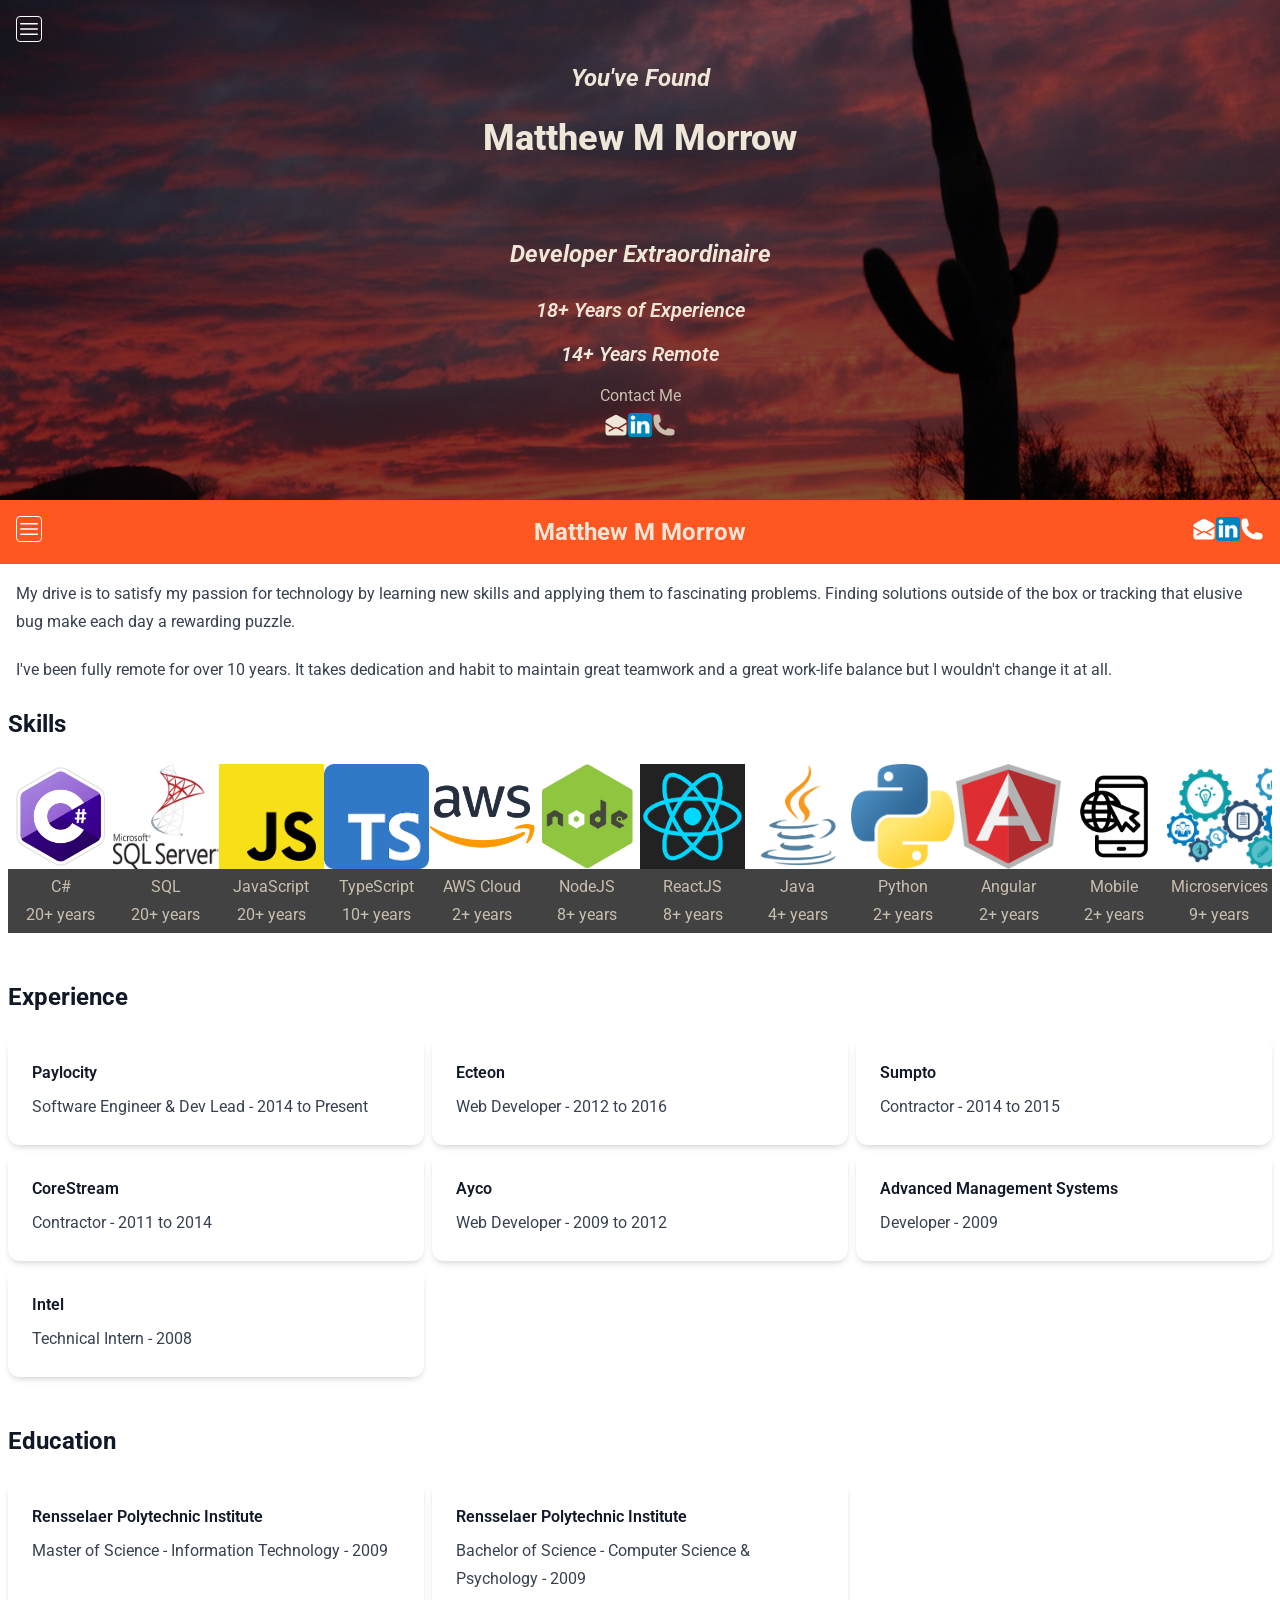
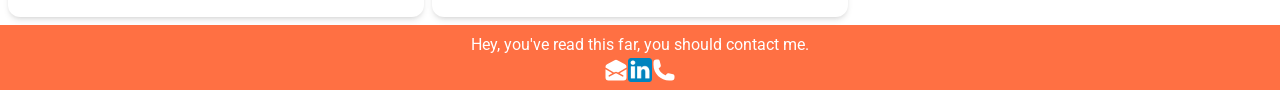
==== index.html @ a5fcb253 "Initial Commit" ====
<!doctype html><html lang="en"><head><meta charset="utf-8"/><link rel="icon" href="/favicon.ico"/><meta name="viewport" content="width=device-width,initial-scale=1"/><meta name="theme-color" content="#000000"/><meta name="description" content="Web site created using create-react-app"/><link rel="apple-touch-icon" href="/logo192.png"/><link rel="manifest" href="/manifest.json"/><title>React App</title><link href="https://fonts.googleapis.com/css?family=Roboto:300,400,500" rel="stylesheet"><script defer="defer" src="/static/js/main.bebfe30c.js"></script><link href="/static/css/main.fe675690.css" rel="stylesheet"></head><body><noscript>You need to enable JavaScript to run this app.</noscript><div id="root"></div></body></html>
---- static/css/main.fe675690.css ----
body{-webkit-font-smoothing:antialiased;-moz-osx-font-smoothing:grayscale;font-family:-apple-system,BlinkMacSystemFont,Segoe UI,Roboto,Oxygen,Ubuntu,Cantarell,Fira Sans,Droid Sans,Helvetica Neue,sans-serif}code{font-family:source-code-pro,Menlo,Monaco,Consolas,Courier New,monospace}

/*
! tailwindcss v3.3.3 | MIT License | https://tailwindcss.com
*/*,:after,:before{border:0 solid #eee;box-sizing:border-box}:after,:before{--tw-content:""}html{-webkit-text-size-adjust:100%;-webkit-font-feature-settings:normal;font-feature-settings:normal;font-family:Roboto,sans-serif;font-variation-settings:normal;line-height:1.5;tab-size:4}body{line-height:inherit;margin:0}hr{border-top-width:1px;color:inherit;height:0}abbr:where([title]){-webkit-text-decoration:underline dotted;text-decoration:underline dotted}h1,h2,h3,h4,h5,h6{font-size:inherit;font-weight:inherit}a{color:inherit;text-decoration:inherit}b,strong{font-weight:bolder}code,kbd,pre,samp{font-family:ui-monospace,SFMono-Regular,Menlo,Monaco,Consolas,Liberation Mono,Courier New,monospace;font-size:1em}small{font-size:80%}sub,sup{font-size:75%;line-height:0;position:relative;vertical-align:initial}sub{bottom:-.25em}sup{top:-.5em}table{border-collapse:collapse;border-color:inherit;text-indent:0}button,input,optgroup,select,textarea{-webkit-font-feature-settings:inherit;font-feature-settings:inherit;color:inherit;font-family:inherit;font-size:100%;font-variation-settings:inherit;font-weight:inherit;line-height:inherit;margin:0;padding:0}button,select{text-transform:none}[type=button],[type=reset],[type=submit],button{-webkit-appearance:button;background-color:initial;background-image:none}:-moz-focusring{outline:auto}:-moz-ui-invalid{box-shadow:none}progress{vertical-align:initial}::-webkit-inner-spin-button,::-webkit-outer-spin-button{height:auto}[type=search]{-webkit-appearance:textfield;outline-offset:-2px}::-webkit-search-decoration{-webkit-appearance:none}::-webkit-file-upload-button{-webkit-appearance:button;font:inherit}summary{display:list-item}blockquote,dd,dl,figure,h1,h2,h3,h4,h5,h6,hr,p,pre{margin:0}fieldset{margin:0}fieldset,legend{padding:0}menu,ol,ul{list-style:none;margin:0;padding:0}dialog{padding:0}textarea{resize:vertical}input::-webkit-input-placeholder,textarea::-webkit-input-placeholder{color:#bdbdbd;opacity:1}input::placeholder,textarea::placeholder{color:#bdbdbd;opacity:1}[role=button],button{cursor:pointer}:disabled{cursor:default}audio,canvas,embed,iframe,img,object,svg,video{display:block;vertical-align:middle}img,video{height:auto;max-width:100%}[hidden]{display:none}*,:after,:before{--tw-border-spacing-x:0;--tw-border-spacing-y:0;--tw-translate-x:0;--tw-translate-y:0;--tw-rotate:0;--tw-skew-x:0;--tw-skew-y:0;--tw-scale-x:1;--tw-scale-y:1;--tw-pan-x: ;--tw-pan-y: ;--tw-pinch-zoom: ;--tw-scroll-snap-strictness:proximity;--tw-gradient-from-position: ;--tw-gradient-via-position: ;--tw-gradient-to-position: ;--tw-ordinal: ;--tw-slashed-zero: ;--tw-numeric-figure: ;--tw-numeric-spacing: ;--tw-numeric-fraction: ;--tw-ring-inset: ;--tw-ring-offset-width:0px;--tw-ring-offset-color:#fff;--tw-ring-color:rgba(33,150,243,.5);--tw-ring-offset-shadow:0 0 #0000;--tw-ring-shadow:0 0 #0000;--tw-shadow:0 0 #0000;--tw-shadow-colored:0 0 #0000;--tw-blur: ;--tw-brightness: ;--tw-contrast: ;--tw-grayscale: ;--tw-hue-rotate: ;--tw-invert: ;--tw-saturate: ;--tw-sepia: ;--tw-drop-shadow: ;--tw-backdrop-blur: ;--tw-backdrop-brightness: ;--tw-backdrop-contrast: ;--tw-backdrop-grayscale: ;--tw-backdrop-hue-rotate: ;--tw-backdrop-invert: ;--tw-backdrop-opacity: ;--tw-backdrop-saturate: ;--tw-backdrop-sepia: }::-webkit-backdrop{--tw-border-spacing-x:0;--tw-border-spacing-y:0;--tw-translate-x:0;--tw-translate-y:0;--tw-rotate:0;--tw-skew-x:0;--tw-skew-y:0;--tw-scale-x:1;--tw-scale-y:1;--tw-pan-x: ;--tw-pan-y: ;--tw-pinch-zoom: ;--tw-scroll-snap-strictness:proximity;--tw-gradient-from-position: ;--tw-gradient-via-position: ;--tw-gradient-to-position: ;--tw-ordinal: ;--tw-slashed-zero: ;--tw-numeric-figure: ;--tw-numeric-spacing: ;--tw-numeric-fraction: ;--tw-ring-inset: ;--tw-ring-offset-width:0px;--tw-ring-offset-color:#fff;--tw-ring-color:rgba(33,150,243,.5);--tw-ring-offset-shadow:0 0 #0000;--tw-ring-shadow:0 0 #0000;--tw-shadow:0 0 #0000;--tw-shadow-colored:0 0 #0000;--tw-blur: ;--tw-brightness: ;--tw-contrast: ;--tw-grayscale: ;--tw-hue-rotate: ;--tw-invert: ;--tw-saturate: ;--tw-sepia: ;--tw-drop-shadow: ;--tw-backdrop-blur: ;--tw-backdrop-brightness: ;--tw-backdrop-contrast: ;--tw-backdrop-grayscale: ;--tw-backdrop-hue-rotate: ;--tw-backdrop-invert: ;--tw-backdrop-opacity: ;--tw-backdrop-saturate: ;--tw-backdrop-sepia: }::backdrop{--tw-border-spacing-x:0;--tw-border-spacing-y:0;--tw-translate-x:0;--tw-translate-y:0;--tw-rotate:0;--tw-skew-x:0;--tw-skew-y:0;--tw-scale-x:1;--tw-scale-y:1;--tw-pan-x: ;--tw-pan-y: ;--tw-pinch-zoom: ;--tw-scroll-snap-strictness:proximity;--tw-gradient-from-position: ;--tw-gradient-via-position: ;--tw-gradient-to-position: ;--tw-ordinal: ;--tw-slashed-zero: ;--tw-numeric-figure: ;--tw-numeric-spacing: ;--tw-numeric-fraction: ;--tw-ring-inset: ;--tw-ring-offset-width:0px;--tw-ring-offset-color:#fff;--tw-ring-color:rgba(33,150,243,.5);--tw-ring-offset-shadow:0 0 #0000;--tw-ring-shadow:0 0 #0000;--tw-shadow:0 0 #0000;--tw-shadow-colored:0 0 #0000;--tw-blur: ;--tw-brightness: ;--tw-contrast: ;--tw-grayscale: ;--tw-hue-rotate: ;--tw-invert: ;--tw-saturate: ;--tw-sepia: ;--tw-drop-shadow: ;--tw-backdrop-blur: ;--tw-backdrop-brightness: ;--tw-backdrop-contrast: ;--tw-backdrop-grayscale: ;--tw-backdrop-hue-rotate: ;--tw-backdrop-invert: ;--tw-backdrop-opacity: ;--tw-backdrop-saturate: ;--tw-backdrop-sepia: }.container{width:100%}@media (min-width:540px){.container{max-width:540px}}@media (min-width:720px){.container{max-width:720px}}@media (min-width:960px){.container{max-width:960px}}@media (min-width:1140px){.container{max-width:1140px}}@media (min-width:1320px){.container{max-width:1320px}}.prose{color:var(--tw-prose-body);max-width:65ch}.prose :where(p):not(:where([class~=not-prose] *)){margin-bottom:1.25em;margin-top:1.25em}.prose :where([class~=lead]):not(:where([class~=not-prose] *)){color:var(--tw-prose-lead);font-size:1.25em;line-height:1.6;margin-bottom:1.2em;margin-top:1.2em}.prose :where(a):not(:where([class~=not-prose] *)){color:var(--tw-prose-links);font-weight:500;text-decoration:underline}.prose :where(strong):not(:where([class~=not-prose] *)){color:var(--tw-prose-bold);font-weight:600}.prose :where(a strong):not(:where([class~=not-prose] *)){color:inherit}.prose :where(blockquote strong):not(:where([class~=not-prose] *)){color:inherit}.prose :where(thead th strong):not(:where([class~=not-prose] *)){color:inherit}.prose :where(ol):not(:where([class~=not-prose] *)){list-style-type:decimal;margin-bottom:1.25em;margin-top:1.25em;padding-left:1.625em}.prose :where(ol[type=A]):not(:where([class~=not-prose] *)){list-style-type:upper-alpha}.prose :where(ol[type=a]):not(:where([class~=not-prose] *)){list-style-type:lower-alpha}.prose :where(ol[type=A s]):not(:where([class~=not-prose] *)){list-style-type:upper-alpha}.prose :where(ol[type=a s]):not(:where([class~=not-prose] *)){list-style-type:lower-alpha}.prose :where(ol[type=I]):not(:where([class~=not-prose] *)){list-style-type:upper-roman}.prose :where(ol[type=i]):not(:where([class~=not-prose] *)){list-style-type:lower-roman}.prose :where(ol[type=I s]):not(:where([class~=not-prose] *)){list-style-type:upper-roman}.prose :where(ol[type=i s]):not(:where([class~=not-prose] *)){list-style-type:lower-roman}.prose :where(ol[type="1"]):not(:where([class~=not-prose] *)){list-style-type:decimal}.prose :where(ul):not(:where([class~=not-prose] *)){list-style-type:disc;margin-bottom:1.25em;margin-top:1.25em;padding-left:1.625em}.prose :where(ol>li):not(:where([class~=not-prose] *))::marker{color:var(--tw-prose-counters);font-weight:400}.prose :where(ul>li):not(:where([class~=not-prose] *))::marker{color:var(--tw-prose-bullets)}.prose :where(hr):not(:where([class~=not-prose] *)){border-color:var(--tw-prose-hr);border-top-width:1px;margin-bottom:3em;margin-top:3em}.prose :where(blockquote):not(:where([class~=not-prose] *)){border-left-color:var(--tw-prose-quote-borders);border-left-width:.25rem;color:var(--tw-prose-quotes);font-style:italic;font-weight:500;margin-bottom:1.6em;margin-top:1.6em;padding-left:1em;quotes:"\201C""\201D""\2018""\2019"}.prose :where(blockquote p:first-of-type):not(:where([class~=not-prose] *)):before{content:open-quote}.prose :where(blockquote p:last-of-type):not(:where([class~=not-prose] *)):after{content:close-quote}.prose :where(h1):not(:where([class~=not-prose] *)){color:var(--tw-prose-headings);font-size:2.25em;font-weight:800;line-height:1.1111111;margin-bottom:.8888889em;margin-top:0}.prose :where(h1 strong):not(:where([class~=not-prose] *)){color:inherit;font-weight:900}.prose :where(h2):not(:where([class~=not-prose] *)){color:var(--tw-prose-headings);font-size:1.5em;font-weight:700;line-height:1.3333333;margin-bottom:1em;margin-top:2em}.prose :where(h2 strong):not(:where([class~=not-prose] *)){color:inherit;font-weight:800}.prose :where(h3):not(:where([class~=not-prose] *)){color:var(--tw-prose-headings);font-size:1.25em;font-weight:600;line-height:1.6;margin-bottom:.6em;margin-top:1.6em}.prose :where(h3 strong):not(:where([class~=not-prose] *)){color:inherit;font-weight:700}.prose :where(h4):not(:where([class~=not-prose] *)){color:var(--tw-prose-headings);font-weight:600;line-height:1.5;margin-bottom:.5em;margin-top:1.5em}.prose :where(h4 strong):not(:where([class~=not-prose] *)){color:inherit;font-weight:700}.prose :where(img):not(:where([class~=not-prose] *)){margin-bottom:2em;margin-top:2em}.prose :where(figure>*):not(:where([class~=not-prose] *)){margin-bottom:0;margin-top:0}.prose :where(figcaption):not(:where([class~=not-prose] *)){color:var(--tw-prose-captions);font-size:.875em;line-height:1.4285714;margin-top:.8571429em}.prose :where(code):not(:where([class~=not-prose] *)){color:var(--tw-prose-code);font-size:.875em;font-weight:600}.prose :where(code):not(:where([class~=not-prose] *)):before{content:"`"}.prose :where(code):not(:where([class~=not-prose] *)):after{content:"`"}.prose :where(a code):not(:where([class~=not-prose] *)){color:inherit}.prose :where(h1 code):not(:where([class~=not-prose] *)){color:inherit}.prose :where(h2 code):not(:where([class~=not-prose] *)){color:inherit;font-size:.875em}.prose :where(h3 code):not(:where([class~=not-prose] *)){color:inherit;font-size:.9em}.prose :where(h4 code):not(:where([class~=not-prose] *)){color:inherit}.prose :where(blockquote code):not(:where([class~=not-prose] *)){color:inherit}.prose :where(thead th code):not(:where([class~=not-prose] *)){color:inherit}.prose :where(pre):not(:where([class~=not-prose] *)){background-color:var(--tw-prose-pre-bg);border-radius:.375rem;color:var(--tw-prose-pre-code);font-size:.875em;font-weight:400;line-height:1.7142857;margin-bottom:1.7142857em;margin-top:1.7142857em;overflow-x:auto;padding:.8571429em 1.1428571em}.prose :where(pre code):not(:where([class~=not-prose] *)){background-color:initial;border-radius:0;border-width:0;color:inherit;font-family:inherit;font-size:inherit;font-weight:inherit;line-height:inherit;padding:0}.prose :where(pre code):not(:where([class~=not-prose] *)):before{content:none}.prose :where(pre code):not(:where([class~=not-prose] *)):after{content:none}.prose :where(table):not(:where([class~=not-prose] *)){font-size:.875em;line-height:1.7142857;margin-bottom:2em;margin-top:2em;table-layout:auto;text-align:left;width:100%}.prose :where(thead):not(:where([class~=not-prose] *)){border-bottom-color:var(--tw-prose-th-borders);border-bottom-width:1px}.prose :where(thead th):not(:where([class~=not-prose] *)){color:var(--tw-prose-headings);font-weight:600;padding-bottom:.5714286em;padding-left:.5714286em;padding-right:.5714286em;vertical-align:bottom}.prose :where(tbody tr):not(:where([class~=not-prose] *)){border-bottom-color:var(--tw-prose-td-borders);border-bottom-width:1px}.prose :where(tbody tr:last-child):not(:where([class~=not-prose] *)){border-bottom-width:0}.prose :where(tbody td):not(:where([class~=not-prose] *)){vertical-align:initial}.prose :where(tfoot):not(:where([class~=not-prose] *)){border-top-color:var(--tw-prose-th-borders);border-top-width:1px}.prose :where(tfoot td):not(:where([class~=not-prose] *)){vertical-align:top}.prose{--tw-prose-body:#374151;--tw-prose-headings:#111827;--tw-prose-lead:#4b5563;--tw-prose-links:#111827;--tw-prose-bold:#111827;--tw-prose-counters:#6b7280;--tw-prose-bullets:#d1d5db;--tw-prose-hr:#e5e7eb;--tw-prose-quotes:#111827;--tw-prose-quote-borders:#e5e7eb;--tw-prose-captions:#6b7280;--tw-prose-code:#111827;--tw-prose-pre-code:#e5e7eb;--tw-prose-pre-bg:#1f2937;--tw-prose-th-borders:#d1d5db;--tw-prose-td-borders:#e5e7eb;--tw-prose-invert-body:#d1d5db;--tw-prose-invert-headings:#fff;--tw-prose-invert-lead:#9ca3af;--tw-prose-invert-links:#fff;--tw-prose-invert-bold:#fff;--tw-prose-invert-counters:#9ca3af;--tw-prose-invert-bullets:#4b5563;--tw-prose-invert-hr:#374151;--tw-prose-invert-quotes:#f3f4f6;--tw-prose-invert-quote-borders:#374151;--tw-prose-invert-captions:#9ca3af;--tw-prose-invert-code:#fff;--tw-prose-invert-pre-code:#d1d5db;--tw-prose-invert-pre-bg:rgba(0,0,0,.5);--tw-prose-invert-th-borders:#4b5563;--tw-prose-invert-td-borders:#374151;font-size:1rem;line-height:1.75}.prose :where(video):not(:where([class~=not-prose] *)){margin-bottom:2em;margin-top:2em}.prose :where(figure):not(:where([class~=not-prose] *)){margin-bottom:2em;margin-top:2em}.prose :where(li):not(:where([class~=not-prose] *)){margin-bottom:.5em;margin-top:.5em}.prose :where(ol>li):not(:where([class~=not-prose] *)){padding-left:.375em}.prose :where(ul>li):not(:where([class~=not-prose] *)){padding-left:.375em}.prose :where(.prose>ul>li p):not(:where([class~=not-prose] *)){margin-bottom:.75em;margin-top:.75em}.prose :where(.prose>ul>li>:first-child):not(:where([class~=not-prose] *)){margin-top:1.25em}.prose :where(.prose>ul>li>:last-child):not(:where([class~=not-prose] *)){margin-bottom:1.25em}.prose :where(.prose>ol>li>:first-child):not(:where([class~=not-prose] *)){margin-top:1.25em}.prose :where(.prose>ol>li>:last-child):not(:where([class~=not-prose] *)){margin-bottom:1.25em}.prose :where(ul ul,ul ol,ol ul,ol ol):not(:where([class~=not-prose] *)){margin-bottom:.75em;margin-top:.75em}.prose :where(hr+*):not(:where([class~=not-prose] *)){margin-top:0}.prose :where(h2+*):not(:where([class~=not-prose] *)){margin-top:0}.prose :where(h3+*):not(:where([class~=not-prose] *)){margin-top:0}.prose :where(h4+*):not(:where([class~=not-prose] *)){margin-top:0}.prose :where(thead th:first-child):not(:where([class~=not-prose] *)){padding-left:0}.prose :where(thead th:last-child):not(:where([class~=not-prose] *)){padding-right:0}.prose :where(tbody td,tfoot td):not(:where([class~=not-prose] *)){padding:.5714286em}.prose :where(tbody td:first-child,tfoot td:first-child):not(:where([class~=not-prose] *)){padding-left:0}.prose :where(tbody td:last-child,tfoot td:last-child):not(:where([class~=not-prose] *)){padding-right:0}.prose :where(.prose>:first-child):not(:where([class~=not-prose] *)){margin-top:0}.prose :where(.prose>:last-child):not(:where([class~=not-prose] *)){margin-bottom:0}.prose-gray{--tw-prose-body:#374151;--tw-prose-headings:#111827;--tw-prose-lead:#4b5563;--tw-prose-links:#111827;--tw-prose-bold:#111827;--tw-prose-counters:#6b7280;--tw-prose-bullets:#d1d5db;--tw-prose-hr:#e5e7eb;--tw-prose-quotes:#111827;--tw-prose-quote-borders:#e5e7eb;--tw-prose-captions:#6b7280;--tw-prose-code:#111827;--tw-prose-pre-code:#e5e7eb;--tw-prose-pre-bg:#1f2937;--tw-prose-th-borders:#d1d5db;--tw-prose-td-borders:#e5e7eb;--tw-prose-invert-body:#d1d5db;--tw-prose-invert-headings:#fff;--tw-prose-invert-lead:#9ca3af;--tw-prose-invert-links:#fff;--tw-prose-invert-bold:#fff;--tw-prose-invert-counters:#9ca3af;--tw-prose-invert-bullets:#4b5563;--tw-prose-invert-hr:#374151;--tw-prose-invert-quotes:#f3f4f6;--tw-prose-invert-quote-borders:#374151;--tw-prose-invert-captions:#9ca3af;--tw-prose-invert-code:#fff;--tw-prose-invert-pre-code:#d1d5db;--tw-prose-invert-pre-bg:rgba(0,0,0,.5);--tw-prose-invert-th-borders:#4b5563;--tw-prose-invert-td-borders:#374151}.pointer-events-none{pointer-events:none}.pointer-events-auto{pointer-events:auto}.\!invisible{visibility:hidden!important}.invisible{visibility:hidden}.collapse{visibility:collapse}.static{position:static}.fixed{position:fixed}.\!absolute{position:absolute!important}.absolute{position:absolute}.relative{position:relative}.sticky{position:-webkit-sticky;position:sticky}.inset-0{inset:0}.-left-1{left:-.25rem}.-top-1{top:-.25rem}.-top-1\.5{top:-.375rem}.-top-2{top:-.5rem}.-top-2\.5{top:-.625rem}.bottom-0{bottom:0}.bottom-4{bottom:1rem}.bottom-\[14\%\]{bottom:14%}.bottom-\[4\%\]{bottom:4%}.left-0{left:0}.left-1{left:.25rem}.left-1\.5{left:.375rem}.left-1\/2,.left-2\/4{left:50%}.left-3{left:.75rem}.left-4{left:1rem}.left-\[14\%\]{left:14%}.left-\[2\%\]{left:2%}.right-0{right:0}.right-1{right:.25rem}.right-2{right:.5rem}.right-3{right:.75rem}.right-4{right:1rem}.right-\[14\%\]{right:14%}.right-\[2\%\]{right:2%}.top-0{top:0}.top-1\/2,.top-2\/4{top:50%}.top-3{top:.75rem}.top-4{top:1rem}.top-\[14\%\]{top:14%}.top-\[4\%\]{top:4%}.z-10{z-index:10}.z-20{z-index:20}.z-50{z-index:50}.z-\[2\]{z-index:2}.z-\[9995\]{z-index:9995}.z-\[9999\]{z-index:9999}.z-\[999\]{z-index:999}.m-0{margin:0}.m-0\.5{margin:.125rem}.m-4{margin:1rem}.mx-2{margin-left:.5rem;margin-right:.5rem}.mx-4{margin-left:1rem;margin-right:1rem}.mx-px{margin-left:1px;margin-right:1px}.-ml-1{margin-left:-.25rem}.-mt-6{margin-top:-1.5rem}.mb-0{margin-bottom:0}.ml-0{margin-left:0}.ml-0\.5{margin-left:.125rem}.ml-1{margin-left:.25rem}.ml-3{margin-left:.75rem}.ml-4{margin-left:1rem}.ml-5{margin-left:1.25rem}.ml-\[18px\]{margin-left:18px}.ml-auto{margin-left:auto}.mr-12{margin-right:3rem}.mr-4{margin-right:1rem}.mr-5{margin-right:1.25rem}.mt-4{margin-top:1rem}.mt-px{margin-top:1px}.box-border{box-sizing:border-box}.block{display:block}.inline-block{display:inline-block}.inline{display:inline}.flex{display:flex}.inline-flex{display:inline-flex}.grid{display:grid}.hidden{display:none}.aspect-square{aspect-ratio:1/1}.h-0{height:0}.h-0\.5{height:.125rem}.h-1{height:.25rem}.h-1\.5{height:.375rem}.h-10{height:2.5rem}.h-11{height:2.75rem}.h-12{height:3rem}.h-2{height:.5rem}.h-2\.5{height:.625rem}.h-3{height:.75rem}.h-3\.5{height:.875rem}.h-4{height:1rem}.h-5{height:1.25rem}.h-6{height:1.5rem}.h-7{height:1.75rem}.h-8{height:2rem}.h-9{height:2.25rem}.h-\[110px\]{height:110px}.h-\[58px\]{height:58px}.h-\[74px\]{height:74px}.h-full{height:100%}.h-max{height:-webkit-max-content;height:max-content}.h-screen{height:100vh}.max-h-96{max-height:24rem}.max-h-\[100vh\]{max-height:100vh}.max-h-\[32px\]{max-height:32px}.max-h-\[40px\]{max-height:40px}.max-h-\[48px\]{max-height:48px}.min-h-\[100px\]{min-height:100px}.min-h-\[100vh\]{min-height:100vh}.min-h-\[12px\]{min-height:12px}.min-h-\[24px\]{min-height:24px}.min-h-\[48px\]{min-height:48px}.w-0{width:0}.w-0\.5{width:.125rem}.w-1\/3{width:33.333333%}.w-1\/4{width:25%}.w-10{width:2.5rem}.w-12{width:3rem}.w-2\/5{width:40%}.w-3{width:.75rem}.w-3\.5{width:.875rem}.w-3\/4{width:75%}.w-3\/5{width:60%}.w-4{width:1rem}.w-5{width:1.25rem}.w-6{width:1.5rem}.w-7{width:1.75rem}.w-8{width:2rem}.w-9{width:2.25rem}.w-\[110px\]{width:110px}.w-\[58px\]{width:58px}.w-\[74px\]{width:74px}.w-full{width:100%}.w-max{width:-webkit-max-content;width:max-content}.w-min{width:-webkit-min-content;width:min-content}.w-screen{width:100vw}.min-w-\[100vw\]{min-width:100vw}.min-w-\[12px\]{min-width:12px}.min-w-\[180px\]{min-width:180px}.min-w-\[200px\]{min-width:200px}.min-w-\[240px\]{min-width:240px}.min-w-\[24px\]{min-width:24px}.min-w-\[48px\]{min-width:48px}.min-w-\[80\%\]{min-width:80%}.min-w-\[90\%\]{min-width:90%}.min-w-\[95\%\]{min-width:95%}.max-w-\[100vw\]{max-width:100vw}.max-w-\[32px\]{max-width:32px}.max-w-\[40px\]{max-width:40px}.max-w-\[48px\]{max-width:48px}.max-w-\[80\%\]{max-width:80%}.max-w-\[90\%\]{max-width:90%}.max-w-\[95\%\]{max-width:95%}.max-w-full{max-width:100%}.max-w-none{max-width:none}.max-w-screen-2xl{max-width:1320px}.flex-1{flex:1 1}.flex-auto{flex:1 1 auto}.flex-none{flex:none}.flex-shrink-0{flex-shrink:0}.shrink{flex-shrink:1}.shrink-0{flex-shrink:0}.grow{flex-grow:1}.basis-1\/3{flex-basis:33.333333%}.basis-full{flex-basis:100%}.-translate-x-1\/2,.-translate-x-2\/4{--tw-translate-x:-50%}.-translate-x-1\/2,.-translate-x-2\/4,.-translate-y-1\/2{-webkit-transform:translate(var(--tw-translate-x),var(--tw-translate-y)) rotate(var(--tw-rotate)) skewX(var(--tw-skew-x)) skewY(var(--tw-skew-y)) scaleX(var(--tw-scale-x)) scaleY(var(--tw-scale-y));transform:translate(var(--tw-translate-x),var(--tw-translate-y)) rotate(var(--tw-rotate)) skewX(var(--tw-skew-x)) skewY(var(--tw-skew-y)) scaleX(var(--tw-scale-x)) scaleY(var(--tw-scale-y))}.-translate-y-1\/2{--tw-translate-y:-50%}.-translate-y-1\/4{--tw-translate-y:-25%}.-translate-y-1\/4,.-translate-y-2\/4{-webkit-transform:translate(var(--tw-translate-x),var(--tw-translate-y)) rotate(var(--tw-rotate)) skewX(var(--tw-skew-x)) skewY(var(--tw-skew-y)) scaleX(var(--tw-scale-x)) scaleY(var(--tw-scale-y));transform:translate(var(--tw-translate-x),var(--tw-translate-y)) rotate(var(--tw-rotate)) skewX(var(--tw-skew-x)) skewY(var(--tw-skew-y)) scaleX(var(--tw-scale-x)) scaleY(var(--tw-scale-y))}.-translate-y-2\/4{--tw-translate-y:-50%}.translate-x-2\/4{--tw-translate-x:50%}.translate-x-2\/4,.translate-y-2\/4{-webkit-transform:translate(var(--tw-translate-x),var(--tw-translate-y)) rotate(var(--tw-rotate)) skewX(var(--tw-skew-x)) skewY(var(--tw-skew-y)) scaleX(var(--tw-scale-x)) scaleY(var(--tw-scale-y));transform:translate(var(--tw-translate-x),var(--tw-translate-y)) rotate(var(--tw-rotate)) skewX(var(--tw-skew-x)) skewY(var(--tw-skew-y)) scaleX(var(--tw-scale-x)) scaleY(var(--tw-scale-y))}.translate-y-2\/4{--tw-translate-y:50%}.rotate-0{--tw-rotate:0deg}.rotate-0,.rotate-180{-webkit-transform:translate(var(--tw-translate-x),var(--tw-translate-y)) rotate(var(--tw-rotate)) skewX(var(--tw-skew-x)) skewY(var(--tw-skew-y)) scaleX(var(--tw-scale-x)) scaleY(var(--tw-scale-y));transform:translate(var(--tw-translate-x),var(--tw-translate-y)) rotate(var(--tw-rotate)) skewX(var(--tw-skew-x)) skewY(var(--tw-skew-y)) scaleX(var(--tw-scale-x)) scaleY(var(--tw-scale-y))}.rotate-180{--tw-rotate:180deg}.scale-100{--tw-scale-x:1;--tw-scale-y:1}.scale-100,.scale-x-0{-webkit-transform:translate(var(--tw-translate-x),var(--tw-translate-y)) rotate(var(--tw-rotate)) skewX(var(--tw-skew-x)) skewY(var(--tw-skew-y)) scaleX(var(--tw-scale-x)) scaleY(var(--tw-scale-y));transform:translate(var(--tw-translate-x),var(--tw-translate-y)) rotate(var(--tw-rotate)) skewX(var(--tw-skew-x)) skewY(var(--tw-skew-y)) scaleX(var(--tw-scale-x)) scaleY(var(--tw-scale-y))}.scale-x-0{--tw-scale-x:0}.scale-x-100{--tw-scale-x:1}.scale-x-100,.transform{-webkit-transform:translate(var(--tw-translate-x),var(--tw-translate-y)) rotate(var(--tw-rotate)) skewX(var(--tw-skew-x)) skewY(var(--tw-skew-y)) scaleX(var(--tw-scale-x)) scaleY(var(--tw-scale-y));transform:translate(var(--tw-translate-x),var(--tw-translate-y)) rotate(var(--tw-rotate)) skewX(var(--tw-skew-x)) skewY(var(--tw-skew-y)) scaleX(var(--tw-scale-x)) scaleY(var(--tw-scale-y))}@-webkit-keyframes spin{to{-webkit-transform:rotate(1turn);transform:rotate(1turn)}}@keyframes spin{to{-webkit-transform:rotate(1turn);transform:rotate(1turn)}}.animate-spin{-webkit-animation:spin 1s linear infinite;animation:spin 1s linear infinite}.cursor-not-allowed{cursor:not-allowed}.cursor-pointer{cursor:pointer}.select-none{-webkit-user-select:none;user-select:none}.\!resize-none{resize:none!important}.resize-none{resize:none}.resize-y{resize:vertical}.\!resize{resize:both!important}.resize{resize:both}.appearance-none{-webkit-appearance:none;appearance:none}.flex-row{flex-direction:row}.flex-col{flex-direction:column}.flex-wrap{flex-wrap:wrap}.place-items-center{place-items:center}.items-center{align-items:center}.justify-end{justify-content:flex-end}.justify-center{justify-content:center}.justify-between{justify-content:space-between}.gap-1{gap:.25rem}.gap-2{gap:.5rem}.gap-4{gap:1rem}.divide-x>:not([hidden])~:not([hidden]){--tw-divide-x-reverse:0;border-left-width:calc(1px*(1 - var(--tw-divide-x-reverse)));border-right-width:calc(1px*var(--tw-divide-x-reverse))}.divide-amber-600>:not([hidden])~:not([hidden]){--tw-divide-opacity:1;border-color:rgb(255 179 0/var(--tw-divide-opacity))}.divide-blue-600>:not([hidden])~:not([hidden]){--tw-divide-opacity:1;border-color:rgb(30 136 229/var(--tw-divide-opacity))}.divide-blue-gray-50>:not([hidden])~:not([hidden]){--tw-divide-opacity:1;border-color:rgb(236 239 241/var(--tw-divide-opacity))}.divide-blue-gray-600>:not([hidden])~:not([hidden]){--tw-divide-opacity:1;border-color:rgb(84 110 122/var(--tw-divide-opacity))}.divide-brown-600>:not([hidden])~:not([hidden]){--tw-divide-opacity:1;border-color:rgb(109 76 65/var(--tw-divide-opacity))}.divide-cyan-600>:not([hidden])~:not([hidden]){--tw-divide-opacity:1;border-color:rgb(0 172 193/var(--tw-divide-opacity))}.divide-deep-orange-600>:not([hidden])~:not([hidden]){--tw-divide-opacity:1;border-color:rgb(244 81 30/var(--tw-divide-opacity))}.divide-deep-purple-600>:not([hidden])~:not([hidden]){--tw-divide-opacity:1;border-color:rgb(94 53 177/var(--tw-divide-opacity))}.divide-gray-800>:not([hidden])~:not([hidden]){--tw-divide-opacity:1;border-color:rgb(66 66 66/var(--tw-divide-opacity))}.divide-green-600>:not([hidden])~:not([hidden]){--tw-divide-opacity:1;border-color:rgb(67 160 71/var(--tw-divide-opacity))}.divide-indigo-600>:not([hidden])~:not([hidden]){--tw-divide-opacity:1;border-color:rgb(57 73 171/var(--tw-divide-opacity))}.divide-light-blue-600>:not([hidden])~:not([hidden]){--tw-divide-opacity:1;border-color:rgb(3 155 229/var(--tw-divide-opacity))}.divide-light-green-600>:not([hidden])~:not([hidden]){--tw-divide-opacity:1;border-color:rgb(124 179 66/var(--tw-divide-opacity))}.divide-lime-600>:not([hidden])~:not([hidden]){--tw-divide-opacity:1;border-color:rgb(192 202 51/var(--tw-divide-opacity))}.divide-orange-600>:not([hidden])~:not([hidden]){--tw-divide-opacity:1;border-color:rgb(251 140 0/var(--tw-divide-opacity))}.divide-pink-600>:not([hidden])~:not([hidden]){--tw-divide-opacity:1;border-color:rgb(216 27 96/var(--tw-divide-opacity))}.divide-purple-600>:not([hidden])~:not([hidden]){--tw-divide-opacity:1;border-color:rgb(142 36 170/var(--tw-divide-opacity))}.divide-red-600>:not([hidden])~:not([hidden]){--tw-divide-opacity:1;border-color:rgb(229 57 53/var(--tw-divide-opacity))}.divide-teal-600>:not([hidden])~:not([hidden]){--tw-divide-opacity:1;border-color:rgb(0 137 123/var(--tw-divide-opacity))}.divide-yellow-600>:not([hidden])~:not([hidden]){--tw-divide-opacity:1;border-color:rgb(253 216 53/var(--tw-divide-opacity))}.justify-self-end{justify-self:end}.overflow-auto{overflow:auto}.overflow-hidden{overflow:hidden}.\!overflow-visible{overflow:visible!important}.overflow-x-hidden{overflow-x:hidden}.truncate{overflow:hidden;text-overflow:ellipsis;white-space:nowrap}.whitespace-normal{white-space:normal}.whitespace-nowrap{white-space:nowrap}.break-words{overflow-wrap:break-word}.break-all{word-break:break-all}.\!rounded-full{border-radius:9999px!important}.\!rounded-none{border-radius:0!important}.rounded{border-radius:.25rem}.rounded-2xl{border-radius:1rem}.rounded-\[7px\]{border-radius:7px}.rounded-full{border-radius:9999px}.rounded-lg{border-radius:.5rem}.rounded-md{border-radius:.375rem}.rounded-none{border-radius:0}.rounded-xl{border-radius:.75rem}.rounded-l-full{border-bottom-left-radius:9999px;border-top-left-radius:9999px}.rounded-l-none{border-bottom-left-radius:0;border-top-left-radius:0}.rounded-r-none{border-bottom-right-radius:0;border-top-right-radius:0}.border{border-width:1px}.border-0{border-width:0}.border-2{border-width:2px}.border-b{border-bottom-width:1px}.border-l-2{border-left-width:2px}.border-r-0{border-right-width:0}.border-r-2{border-right-width:2px}.border-t{border-top-width:1px}.border-t-2{border-top-width:2px}.border-amber-500{--tw-border-opacity:1;border-color:rgb(255 193 7/var(--tw-border-opacity))}.border-black{--tw-border-opacity:1;border-color:rgb(0 0 0/var(--tw-border-opacity))}.border-blue-500{--tw-border-opacity:1;border-color:rgb(33 150 243/var(--tw-border-opacity))}.border-blue-gray-100{--tw-border-opacity:1;border-color:rgb(207 216 220/var(--tw-border-opacity))}.border-blue-gray-200{--tw-border-opacity:1;border-color:rgb(176 190 197/var(--tw-border-opacity))}.border-blue-gray-50{--tw-border-opacity:1;border-color:rgb(236 239 241/var(--tw-border-opacity))}.border-blue-gray-500{--tw-border-opacity:1;border-color:rgb(96 125 139/var(--tw-border-opacity))}.border-brown-500{--tw-border-opacity:1;border-color:rgb(121 85 72/var(--tw-border-opacity))}.border-cyan-500{--tw-border-opacity:1;border-color:rgb(0 188 212/var(--tw-border-opacity))}.border-deep-orange-500{--tw-border-opacity:1;border-color:rgb(255 87 34/var(--tw-border-opacity))}.border-deep-purple-500{--tw-border-opacity:1;border-color:rgb(103 58 183/var(--tw-border-opacity))}.border-gray-900{--tw-border-opacity:1;border-color:rgb(33 33 33/var(--tw-border-opacity))}.border-green-500{--tw-border-opacity:1;border-color:rgb(76 175 80/var(--tw-border-opacity))}.border-indigo-500{--tw-border-opacity:1;border-color:rgb(63 81 181/var(--tw-border-opacity))}.border-light-blue-500{--tw-border-opacity:1;border-color:rgb(3 169 244/var(--tw-border-opacity))}.border-light-green-500{--tw-border-opacity:1;border-color:rgb(139 195 74/var(--tw-border-opacity))}.border-lime-500{--tw-border-opacity:1;border-color:rgb(205 220 57/var(--tw-border-opacity))}.border-orange-500{--tw-border-opacity:1;border-color:rgb(255 152 0/var(--tw-border-opacity))}.border-pink-500{--tw-border-opacity:1;border-color:rgb(233 30 99/var(--tw-border-opacity))}.border-purple-500{--tw-border-opacity:1;border-color:rgb(156 39 176/var(--tw-border-opacity))}.border-red-500{--tw-border-opacity:1;border-color:rgb(244 67 54/var(--tw-border-opacity))}.border-teal-500{--tw-border-opacity:1;border-color:rgb(0 150 136/var(--tw-border-opacity))}.border-white{--tw-border-opacity:1;border-color:rgb(255 255 255/var(--tw-border-opacity))}.border-white\/80{border-color:hsla(0,0%,100%,.8)}.border-yellow-500{--tw-border-opacity:1;border-color:rgb(255 235 59/var(--tw-border-opacity))}.\!border-t-transparent{border-top-color:transparent!important}.border-b-blue-gray-100{--tw-border-opacity:1;border-bottom-color:rgb(207 216 220/var(--tw-border-opacity))}.border-l-transparent{border-left-color:transparent}.border-r-transparent{border-right-color:transparent}.border-t-blue-gray-100{--tw-border-opacity:1;border-top-color:rgb(207 216 220/var(--tw-border-opacity))}.border-t-transparent{border-top-color:transparent}.bg-amber-500{--tw-bg-opacity:1;background-color:rgb(255 193 7/var(--tw-bg-opacity))}.bg-amber-500\/10{background-color:rgba(255,193,7,.1)}.bg-amber-500\/20{background-color:rgba(255,193,7,.2)}.bg-black{--tw-bg-opacity:1;background-color:rgb(0 0 0/var(--tw-bg-opacity))}.bg-blue-500{--tw-bg-opacity:1;background-color:rgb(33 150 243/var(--tw-bg-opacity))}.bg-blue-500\/10{background-color:rgba(33,150,243,.1)}.bg-blue-500\/20{background-color:rgba(33,150,243,.2)}.bg-blue-gray-100{--tw-bg-opacity:1;background-color:rgb(207 216 220/var(--tw-bg-opacity))}.bg-blue-gray-50{--tw-bg-opacity:1;background-color:rgb(236 239 241/var(--tw-bg-opacity))}.bg-blue-gray-50\/50{background-color:rgba(236,239,241,.5)}.bg-blue-gray-500{--tw-bg-opacity:1;background-color:rgb(96 125 139/var(--tw-bg-opacity))}.bg-blue-gray-500\/10{background-color:rgba(96,125,139,.1)}.bg-blue-gray-500\/20{background-color:rgba(96,125,139,.2)}.bg-brown-500{--tw-bg-opacity:1;background-color:rgb(121 85 72/var(--tw-bg-opacity))}.bg-brown-500\/10{background-color:rgba(121,85,72,.1)}.bg-brown-500\/20{background-color:rgba(121,85,72,.2)}.bg-current{background-color:currentColor}.bg-cyan-500{--tw-bg-opacity:1;background-color:rgb(0 188 212/var(--tw-bg-opacity))}.bg-cyan-500\/10{background-color:rgba(0,188,212,.1)}.bg-cyan-500\/20{background-color:rgba(0,188,212,.2)}.bg-deep-orange-400{--tw-bg-opacity:1;background-color:rgb(255 112 67/var(--tw-bg-opacity))}.bg-deep-orange-500{--tw-bg-opacity:1;background-color:rgb(255 87 34/var(--tw-bg-opacity))}.bg-deep-orange-500\/10{background-color:rgba(255,87,34,.1)}.bg-deep-orange-500\/20{background-color:rgba(255,87,34,.2)}.bg-deep-purple-500{--tw-bg-opacity:1;background-color:rgb(103 58 183/var(--tw-bg-opacity))}.bg-deep-purple-500\/10{background-color:rgba(103,58,183,.1)}.bg-deep-purple-500\/20{background-color:rgba(103,58,183,.2)}.bg-gray-300{--tw-bg-opacity:1;background-color:rgb(224 224 224/var(--tw-bg-opacity))}.bg-gray-500{--tw-bg-opacity:1;background-color:rgb(158 158 158/var(--tw-bg-opacity))}.bg-gray-800{--tw-bg-opacity:1;background-color:rgb(66 66 66/var(--tw-bg-opacity))}.bg-gray-900{--tw-bg-opacity:1;background-color:rgb(33 33 33/var(--tw-bg-opacity))}.bg-gray-900\/10{background-color:rgba(33,33,33,.1)}.bg-green-500{--tw-bg-opacity:1;background-color:rgb(76 175 80/var(--tw-bg-opacity))}.bg-green-500\/10{background-color:rgba(76,175,80,.1)}.bg-green-500\/20{background-color:rgba(76,175,80,.2)}.bg-indigo-500{--tw-bg-opacity:1;background-color:rgb(63 81 181/var(--tw-bg-opacity))}.bg-indigo-500\/10{background-color:rgba(63,81,181,.1)}.bg-indigo-500\/20{background-color:rgba(63,81,181,.2)}.bg-light-blue-500{--tw-bg-opacity:1;background-color:rgb(3 169 244/var(--tw-bg-opacity))}.bg-light-blue-500\/10{background-color:rgba(3,169,244,.1)}.bg-light-blue-500\/20{background-color:rgba(3,169,244,.2)}.bg-light-green-500{--tw-bg-opacity:1;background-color:rgb(139 195 74/var(--tw-bg-opacity))}.bg-light-green-500\/10{background-color:rgba(139,195,74,.1)}.bg-light-green-500\/20{background-color:rgba(139,195,74,.2)}.bg-lime-500{--tw-bg-opacity:1;background-color:rgb(205 220 57/var(--tw-bg-opacity))}.bg-lime-500\/10{background-color:rgba(205,220,57,.1)}.bg-lime-500\/20{background-color:rgba(205,220,57,.2)}.bg-orange-500{--tw-bg-opacity:1;background-color:rgb(255 152 0/var(--tw-bg-opacity))}.bg-orange-500\/10{background-color:rgba(255,152,0,.1)}.bg-orange-500\/20{background-color:rgba(255,152,0,.2)}.bg-pink-500{--tw-bg-opacity:1;background-color:rgb(233 30 99/var(--tw-bg-opacity))}.bg-pink-500\/10{background-color:rgba(233,30,99,.1)}.bg-pink-500\/20{background-color:rgba(233,30,99,.2)}.bg-purple-500{--tw-bg-opacity:1;background-color:rgb(156 39 176/var(--tw-bg-opacity))}.bg-purple-500\/10{background-color:rgba(156,39,176,.1)}.bg-purple-500\/20{background-color:rgba(156,39,176,.2)}.bg-red-500{--tw-bg-opacity:1;background-color:rgb(244 67 54/var(--tw-bg-opacity))}.bg-red-500\/10{background-color:rgba(244,67,54,.1)}.bg-red-500\/20{background-color:rgba(244,67,54,.2)}.bg-teal-500{--tw-bg-opacity:1;background-color:rgb(0 150 136/var(--tw-bg-opacity))}.bg-teal-500\/10{background-color:rgba(0,150,136,.1)}.bg-teal-500\/20{background-color:rgba(0,150,136,.2)}.bg-transparent{background-color:initial}.bg-white{--tw-bg-opacity:1;background-color:rgb(255 255 255/var(--tw-bg-opacity))}.bg-white\/10{background-color:hsla(0,0%,100%,.1)}.bg-white\/50{background-color:hsla(0,0%,100%,.5)}.bg-yellow-500{--tw-bg-opacity:1;background-color:rgb(255 235 59/var(--tw-bg-opacity))}.bg-yellow-500\/10{background-color:rgba(255,235,59,.1)}.bg-yellow-500\/20{background-color:rgba(255,235,59,.2)}.bg-opacity-60{--tw-bg-opacity:0.6}.bg-opacity-80{--tw-bg-opacity:0.8}.bg-gradient-to-tr{background-image:linear-gradient(to top right,var(--tw-gradient-stops))}.from-amber-600{--tw-gradient-from:#ffb300 var(--tw-gradient-from-position);--tw-gradient-to:rgba(255,179,0,0) var(--tw-gradient-to-position);--tw-gradient-stops:var(--tw-gradient-from),var(--tw-gradient-to)}.from-blue-600{--tw-gradient-from:#1e88e5 var(--tw-gradient-from-position);--tw-gradient-to:rgba(30,136,229,0) var(--tw-gradient-to-position);--tw-gradient-stops:var(--tw-gradient-from),var(--tw-gradient-to)}.from-blue-gray-600{--tw-gradient-from:#546e7a var(--tw-gradient-from-position);--tw-gradient-to:rgba(84,110,122,0) var(--tw-gradient-to-position);--tw-gradient-stops:var(--tw-gradient-from),var(--tw-gradient-to)}.from-brown-600{--tw-gradient-from:#6d4c41 var(--tw-gradient-from-position);--tw-gradient-to:rgba(109,76,65,0) var(--tw-gradient-to-position);--tw-gradient-stops:var(--tw-gradient-from),var(--tw-gradient-to)}.from-cyan-600{--tw-gradient-from:#00acc1 var(--tw-gradient-from-position);--tw-gradient-to:rgba(0,172,193,0) var(--tw-gradient-to-position);--tw-gradient-stops:var(--tw-gradient-from),var(--tw-gradient-to)}.from-deep-orange-600{--tw-gradient-from:#f4511e var(--tw-gradient-from-position);--tw-gradient-to:rgba(244,81,30,0) var(--tw-gradient-to-position);--tw-gradient-stops:var(--tw-gradient-from),var(--tw-gradient-to)}.from-deep-purple-600{--tw-gradient-from:#5e35b1 var(--tw-gradient-from-position);--tw-gradient-to:rgba(94,53,177,0) var(--tw-gradient-to-position);--tw-gradient-stops:var(--tw-gradient-from),var(--tw-gradient-to)}.from-gray-600{--tw-gradient-from:#757575 var(--tw-gradient-from-position);--tw-gradient-to:hsla(0,0%,46%,0) var(--tw-gradient-to-position);--tw-gradient-stops:var(--tw-gradient-from),var(--tw-gradient-to)}.from-gray-900{--tw-gradient-from:#212121 var(--tw-gradient-from-position);--tw-gradient-to:rgba(33,33,33,0) var(--tw-gradient-to-position);--tw-gradient-stops:var(--tw-gradient-from),var(--tw-gradient-to)}.from-green-600{--tw-gradient-from:#43a047 var(--tw-gradient-from-position);--tw-gradient-to:rgba(67,160,71,0) var(--tw-gradient-to-position);--tw-gradient-stops:var(--tw-gradient-from),var(--tw-gradient-to)}.from-indigo-600{--tw-gradient-from:#3949ab var(--tw-gradient-from-position);--tw-gradient-to:rgba(57,73,171,0) var(--tw-gradient-to-position);--tw-gradient-stops:var(--tw-gradient-from),var(--tw-gradient-to)}.from-light-blue-600{--tw-gradient-from:#039be5 var(--tw-gradient-from-position);--tw-gradient-to:rgba(3,155,229,0) var(--tw-gradient-to-position);--tw-gradient-stops:var(--tw-gradient-from),var(--tw-gradient-to)}.from-light-green-600{--tw-gradient-from:#7cb342 var(--tw-gradient-from-position);--tw-gradient-to:rgba(124,179,66,0) var(--tw-gradient-to-position);--tw-gradient-stops:var(--tw-gradient-from),var(--tw-gradient-to)}.from-lime-600{--tw-gradient-from:#c0ca33 var(--tw-gradient-from-position);--tw-gradient-to:rgba(192,202,51,0) var(--tw-gradient-to-position);--tw-gradient-stops:var(--tw-gradient-from),var(--tw-gradient-to)}.from-orange-600{--tw-gradient-from:#fb8c00 var(--tw-gradient-from-position);--tw-gradient-to:rgba(251,140,0,0) var(--tw-gradient-to-position);--tw-gradient-stops:var(--tw-gradient-from),var(--tw-gradient-to)}.from-pink-600{--tw-gradient-from:#d81b60 var(--tw-gradient-from-position);--tw-gradient-to:rgba(216,27,96,0) var(--tw-gradient-to-position);--tw-gradient-stops:var(--tw-gradient-from),var(--tw-gradient-to)}.from-purple-600{--tw-gradient-from:#8e24aa var(--tw-gradient-from-position);--tw-gradient-to:rgba(142,36,170,0) var(--tw-gradient-to-position);--tw-gradient-stops:var(--tw-gradient-from),var(--tw-gradient-to)}.from-red-600{--tw-gradient-from:#e53935 var(--tw-gradient-from-position);--tw-gradient-to:rgba(229,57,53,0) var(--tw-gradient-to-position);--tw-gradient-stops:var(--tw-gradient-from),var(--tw-gradient-to)}.from-teal-600{--tw-gradient-from:#00897b var(--tw-gradient-from-position);--tw-gradient-to:rgba(0,137,123,0) var(--tw-gradient-to-position);--tw-gradient-stops:var(--tw-gradient-from),var(--tw-gradient-to)}.from-yellow-600{--tw-gradient-from:#fdd835 var(--tw-gradient-from-position);--tw-gradient-to:rgba(253,216,53,0) var(--tw-gradient-to-position);--tw-gradient-stops:var(--tw-gradient-from),var(--tw-gradient-to)}.to-amber-400{--tw-gradient-to:#ffca28 var(--tw-gradient-to-position)}.to-blue-400{--tw-gradient-to:#42a5f5 var(--tw-gradient-to-position)}.to-blue-gray-400{--tw-gradient-to:#78909c var(--tw-gradient-to-position)}.to-brown-400{--tw-gradient-to:#8d6e63 var(--tw-gradient-to-position)}.to-cyan-400{--tw-gradient-to:#26c6da var(--tw-gradient-to-position)}.to-deep-orange-400{--tw-gradient-to:#ff7043 var(--tw-gradient-to-position)}.to-deep-purple-400{--tw-gradient-to:#7e57c2 var(--tw-gradient-to-position)}.to-gray-400{--tw-gradient-to:#bdbdbd var(--tw-gradient-to-position)}.to-gray-800{--tw-gradient-to:#424242 var(--tw-gradient-to-position)}.to-green-400{--tw-gradient-to:#66bb6a var(--tw-gradient-to-position)}.to-indigo-400{--tw-gradient-to:#5c6bc0 var(--tw-gradient-to-position)}.to-light-blue-400{--tw-gradient-to:#29b6f6 var(--tw-gradient-to-position)}.to-light-green-400{--tw-gradient-to:#9ccc65 var(--tw-gradient-to-position)}.to-lime-400{--tw-gradient-to:#d4e157 var(--tw-gradient-to-position)}.to-orange-400{--tw-gradient-to:#ffa726 var(--tw-gradient-to-position)}.to-pink-400{--tw-gradient-to:#ec407a var(--tw-gradient-to-position)}.to-purple-400{--tw-gradient-to:#ab47bc var(--tw-gradient-to-position)}.to-red-400{--tw-gradient-to:#ef5350 var(--tw-gradient-to-position)}.to-teal-400{--tw-gradient-to:#26a69a var(--tw-gradient-to-position)}.to-yellow-400{--tw-gradient-to:#ffee58 var(--tw-gradient-to-position)}.bg-clip-border{background-clip:initial}.bg-clip-text{-webkit-background-clip:text;background-clip:text}.object-cover{object-fit:cover}.object-center{object-position:center}.p-0{padding:0}.p-0\.5{padding:.125rem}.p-1{padding:.25rem}.p-1\.5{padding:.375rem}.p-2{padding:.5rem}.p-3{padding:.75rem}.p-4{padding:1rem}.p-5{padding:1.25rem}.p-6{padding:1.5rem}.px-1{padding-left:.25rem;padding-right:.25rem}.px-2{padding-left:.5rem;padding-right:.5rem}.px-3{padding-left:.75rem;padding-right:.75rem}.px-4{padding-left:1rem;padding-right:1rem}.px-6{padding-left:1.5rem;padding-right:1.5rem}.px-7{padding-left:1.75rem;padding-right:1.75rem}.px-8{padding-left:2rem;padding-right:2rem}.px-px{padding-left:1px;padding-right:1px}.py-1{padding-bottom:.25rem;padding-top:.25rem}.py-1\.5{padding-bottom:.375rem;padding-top:.375rem}.py-2{padding-bottom:.5rem;padding-top:.5rem}.py-2\.5{padding-bottom:.625rem;padding-top:.625rem}.py-3{padding-bottom:.75rem;padding-top:.75rem}.py-3\.5{padding-bottom:.875rem;padding-top:.875rem}.py-4{padding-bottom:1rem;padding-top:1rem}.\!pr-7{padding-right:1.75rem!important}.\!pr-9{padding-right:2.25rem!important}.pb-1{padding-bottom:.25rem}.pb-1\.5{padding-bottom:.375rem}.pb-2{padding-bottom:.5rem}.pt-0{padding-top:0}.pt-0\.5{padding-top:.125rem}.pt-3{padding-top:.75rem}.pt-4{padding-top:1rem}.pt-5{padding-top:1.25rem}.pt-\[9px\]{padding-top:9px}.pt-px{padding-top:1px}.text-left{text-align:left}.text-center{text-align:center}.text-right{text-align:right}.text-start{text-align:start}.align-middle{vertical-align:middle}.font-sans{font-family:Roboto,sans-serif}.\!text-\[11px\]{font-size:11px!important}.text-2xl{font-size:1.5rem;line-height:2rem}.text-3xl{font-size:1.875rem;line-height:2.25rem}.text-4xl{font-size:2.25rem;line-height:2.5rem}.text-5xl{font-size:3rem;line-height:1}.text-\[11px\]{font-size:11px}.text-base{font-size:1rem;line-height:1.5rem}.text-sm{font-size:.875rem;line-height:1.25rem}.text-xl{font-size:1.25rem;line-height:1.75rem}.text-xs{font-size:.75rem;line-height:1rem}.font-bold{font-weight:700}.font-light{font-weight:300}.font-medium{font-weight:500}.font-normal{font-weight:400}.font-semibold{font-weight:600}.uppercase{text-transform:uppercase}.italic{font-style:italic}.\!leading-tight{line-height:1.25!important}.leading-\[1\.3\]{line-height:1.3}.leading-\[3\.75\]{line-height:3.75}.leading-\[4\.1\]{line-height:4.1}.leading-\[4\.25\]{line-height:4.25}.leading-\[4\.875\]{line-height:4.875}.leading-none{line-height:1}.leading-normal{line-height:1.5}.leading-relaxed{line-height:1.625}.leading-snug{line-height:1.375}.leading-tight{line-height:1.25}.tracking-normal{letter-spacing:0}.\!text-black{color:rgb(0 0 0/var(--tw-text-opacity))!important}.\!text-black,.\!text-white{--tw-text-opacity:1!important}.\!text-white{color:rgb(255 255 255/var(--tw-text-opacity))!important}.text-amber-500{--tw-text-opacity:1;color:rgb(255 193 7/var(--tw-text-opacity))}.text-amber-700{--tw-text-opacity:1;color:rgb(255 160 0/var(--tw-text-opacity))}.text-amber-900{--tw-text-opacity:1;color:rgb(255 111 0/var(--tw-text-opacity))}.text-black{--tw-text-opacity:1;color:rgb(0 0 0/var(--tw-text-opacity))}.text-blue-500{--tw-text-opacity:1;color:rgb(33 150 243/var(--tw-text-opacity))}.text-blue-700{--tw-text-opacity:1;color:rgb(25 118 210/var(--tw-text-opacity))}.text-blue-900{--tw-text-opacity:1;color:rgb(13 71 161/var(--tw-text-opacity))}.text-blue-gray-400{--tw-text-opacity:1;color:rgb(120 144 156/var(--tw-text-opacity))}.text-blue-gray-500{--tw-text-opacity:1;color:rgb(96 125 139/var(--tw-text-opacity))}.text-blue-gray-700{--tw-text-opacity:1;color:rgb(69 90 100/var(--tw-text-opacity))}.text-blue-gray-900{--tw-text-opacity:1;color:rgb(38 50 56/var(--tw-text-opacity))}.text-brown-500{--tw-text-opacity:1;color:rgb(121 85 72/var(--tw-text-opacity))}.text-brown-700{--tw-text-opacity:1;color:rgb(93 64 55/var(--tw-text-opacity))}.text-brown-900{--tw-text-opacity:1;color:rgb(62 39 35/var(--tw-text-opacity))}.text-current{color:currentColor}.text-cyan-500{--tw-text-opacity:1;color:rgb(0 188 212/var(--tw-text-opacity))}.text-cyan-700{--tw-text-opacity:1;color:rgb(0 151 167/var(--tw-text-opacity))}.text-cyan-900{--tw-text-opacity:1;color:rgb(0 96 100/var(--tw-text-opacity))}.text-deep-orange-500{--tw-text-opacity:1;color:rgb(255 87 34/var(--tw-text-opacity))}.text-deep-orange-700{--tw-text-opacity:1;color:rgb(230 74 25/var(--tw-text-opacity))}.text-deep-orange-900{--tw-text-opacity:1;color:rgb(191 54 12/var(--tw-text-opacity))}.text-deep-purple-500{--tw-text-opacity:1;color:rgb(103 58 183/var(--tw-text-opacity))}.text-deep-purple-700{--tw-text-opacity:1;color:rgb(81 45 168/var(--tw-text-opacity))}.text-deep-purple-900{--tw-text-opacity:1;color:rgb(49 27 146/var(--tw-text-opacity))}.text-gray-300{--tw-text-opacity:1;color:rgb(224 224 224/var(--tw-text-opacity))}.text-gray-500{--tw-text-opacity:1;color:rgb(158 158 158/var(--tw-text-opacity))}.text-gray-700{--tw-text-opacity:1;color:rgb(97 97 97/var(--tw-text-opacity))}.text-gray-900{--tw-text-opacity:1;color:rgb(33 33 33/var(--tw-text-opacity))}.text-green-500{--tw-text-opacity:1;color:rgb(76 175 80/var(--tw-text-opacity))}.text-green-700{--tw-text-opacity:1;color:rgb(56 142 60/var(--tw-text-opacity))}.text-green-900{--tw-text-opacity:1;color:rgb(27 94 32/var(--tw-text-opacity))}.text-indigo-500{--tw-text-opacity:1;color:rgb(63 81 181/var(--tw-text-opacity))}.text-indigo-700{--tw-text-opacity:1;color:rgb(48 63 159/var(--tw-text-opacity))}.text-indigo-900{--tw-text-opacity:1;color:rgb(26 35 126/var(--tw-text-opacity))}.text-inherit{color:inherit}.text-light-blue-500{--tw-text-opacity:1;color:rgb(3 169 244/var(--tw-text-opacity))}.text-light-blue-700{--tw-text-opacity:1;color:rgb(2 136 209/var(--tw-text-opacity))}.text-light-blue-900{--tw-text-opacity:1;color:rgb(1 87 155/var(--tw-text-opacity))}.text-light-green-500{--tw-text-opacity:1;color:rgb(139 195 74/var(--tw-text-opacity))}.text-light-green-700{--tw-text-opacity:1;color:rgb(104 159 56/var(--tw-text-opacity))}.text-light-green-900{--tw-text-opacity:1;color:rgb(51 105 30/var(--tw-text-opacity))}.text-lime-500{--tw-text-opacity:1;color:rgb(205 220 57/var(--tw-text-opacity))}.text-lime-700{--tw-text-opacity:1;color:rgb(175 180 43/var(--tw-text-opacity))}.text-lime-900{--tw-text-opacity:1;color:rgb(130 119 23/var(--tw-text-opacity))}.text-orange-500{--tw-text-opacity:1;color:rgb(255 152 0/var(--tw-text-opacity))}.text-orange-700{--tw-text-opacity:1;color:rgb(245 124 0/var(--tw-text-opacity))}.text-orange-900{--tw-text-opacity:1;color:rgb(230 81 0/var(--tw-text-opacity))}.text-pink-500{--tw-text-opacity:1;color:rgb(233 30 99/var(--tw-text-opacity))}.text-pink-700{--tw-text-opacity:1;color:rgb(194 24 91/var(--tw-text-opacity))}.text-pink-900{--tw-text-opacity:1;color:rgb(136 14 79/var(--tw-text-opacity))}.text-purple-500{--tw-text-opacity:1;color:rgb(156 39 176/var(--tw-text-opacity))}.text-purple-700{--tw-text-opacity:1;color:rgb(123 31 162/var(--tw-text-opacity))}.text-purple-900{--tw-text-opacity:1;color:rgb(74 20 140/var(--tw-text-opacity))}.text-red-500{--tw-text-opacity:1;color:rgb(244 67 54/var(--tw-text-opacity))}.text-red-700{--tw-text-opacity:1;color:rgb(211 47 47/var(--tw-text-opacity))}.text-red-900{--tw-text-opacity:1;color:rgb(183 28 28/var(--tw-text-opacity))}.text-teal-500{--tw-text-opacity:1;color:rgb(0 150 136/var(--tw-text-opacity))}.text-teal-700{--tw-text-opacity:1;color:rgb(0 121 107/var(--tw-text-opacity))}.text-teal-900{--tw-text-opacity:1;color:rgb(0 77 64/var(--tw-text-opacity))}.text-transparent{color:transparent}.text-white{--tw-text-opacity:1;color:rgb(255 255 255/var(--tw-text-opacity))}.text-yellow-500{--tw-text-opacity:1;color:rgb(255 235 59/var(--tw-text-opacity))}.text-yellow-700{--tw-text-opacity:1;color:rgb(251 192 45/var(--tw-text-opacity))}.text-yellow-900{--tw-text-opacity:1;color:rgb(245 127 23/var(--tw-text-opacity))}.antialiased{-webkit-font-smoothing:antialiased;-moz-osx-font-smoothing:grayscale}.opacity-0{opacity:0}.opacity-10{opacity:.1}.opacity-50{opacity:.5}.shadow{--tw-shadow:0 1px 3px 0 rgba(0,0,0,.1),0 1px 2px -1px rgba(0,0,0,.1);--tw-shadow-colored:0 1px 3px 0 var(--tw-shadow-color),0 1px 2px -1px var(--tw-shadow-color)}.shadow,.shadow-2xl{box-shadow:0 0 #0000,0 0 #0000,var(--tw-shadow);box-shadow:var(--tw-ring-offset-shadow,0 0 #0000),var(--tw-ring-shadow,0 0 #0000),var(--tw-shadow)}.shadow-2xl{--tw-shadow:0 25px 50px -12px rgba(0,0,0,.25);--tw-shadow-colored:0 25px 50px -12px var(--tw-shadow-color)}.shadow-lg{--tw-shadow:0 10px 15px -3px rgba(0,0,0,.1),0 4px 6px -4px rgba(0,0,0,.1);--tw-shadow-colored:0 10px 15px -3px var(--tw-shadow-color),0 4px 6px -4px var(--tw-shadow-color)}.shadow-lg,.shadow-md{box-shadow:0 0 #0000,0 0 #0000,var(--tw-shadow);box-shadow:var(--tw-ring-offset-shadow,0 0 #0000),var(--tw-ring-shadow,0 0 #0000),var(--tw-shadow)}.shadow-md{--tw-shadow:0 4px 6px -1px rgba(0,0,0,.1),0 2px 4px -2px rgba(0,0,0,.1);--tw-shadow-colored:0 4px 6px -1px var(--tw-shadow-color),0 2px 4px -2px var(--tw-shadow-color)}.shadow-none{--tw-shadow:0 0 rgb(0,0/0,0);--tw-shadow-colored:0 0 var(--tw-shadow-color);box-shadow:0 0 #0000,0 0 #0000,var(--tw-shadow);box-shadow:var(--tw-ring-offset-shadow,0 0 #0000),var(--tw-ring-shadow,0 0 #0000),var(--tw-shadow)}.shadow-amber-500\/20{--tw-shadow-color:rgba(255,193,7,.2);--tw-shadow:var(--tw-shadow-colored)}.shadow-amber-500\/40{--tw-shadow-color:rgba(255,193,7,.4);--tw-shadow:var(--tw-shadow-colored)}.shadow-blue-500\/20{--tw-shadow-color:rgba(33,150,243,.2);--tw-shadow:var(--tw-shadow-colored)}.shadow-blue-500\/40{--tw-shadow-color:rgba(33,150,243,.4);--tw-shadow:var(--tw-shadow-colored)}.shadow-blue-gray-500\/10{--tw-shadow-color:rgba(96,125,139,.1);--tw-shadow:var(--tw-shadow-colored)}.shadow-blue-gray-500\/20{--tw-shadow-color:rgba(96,125,139,.2);--tw-shadow:var(--tw-shadow-colored)}.shadow-blue-gray-500\/40{--tw-shadow-color:rgba(96,125,139,.4);--tw-shadow:var(--tw-shadow-colored)}.shadow-blue-gray-900\/10{--tw-shadow-color:rgba(38,50,56,.1);--tw-shadow:var(--tw-shadow-colored)}.shadow-brown-500\/20{--tw-shadow-color:rgba(121,85,72,.2);--tw-shadow:var(--tw-shadow-colored)}.shadow-brown-500\/40{--tw-shadow-color:rgba(121,85,72,.4);--tw-shadow:var(--tw-shadow-colored)}.shadow-cyan-500\/20{--tw-shadow-color:rgba(0,188,212,.2);--tw-shadow:var(--tw-shadow-colored)}.shadow-cyan-500\/40{--tw-shadow-color:rgba(0,188,212,.4);--tw-shadow:var(--tw-shadow-colored)}.shadow-deep-orange-500\/20{--tw-shadow-color:rgba(255,87,34,.2);--tw-shadow:var(--tw-shadow-colored)}.shadow-deep-orange-500\/40{--tw-shadow-color:rgba(255,87,34,.4);--tw-shadow:var(--tw-shadow-colored)}.shadow-deep-purple-500\/20{--tw-shadow-color:rgba(103,58,183,.2);--tw-shadow:var(--tw-shadow-colored)}.shadow-deep-purple-500\/40{--tw-shadow-color:rgba(103,58,183,.4);--tw-shadow:var(--tw-shadow-colored)}.shadow-gray-900\/10{--tw-shadow-color:rgba(33,33,33,.1);--tw-shadow:var(--tw-shadow-colored)}.shadow-gray-900\/20{--tw-shadow-color:rgba(33,33,33,.2);--tw-shadow:var(--tw-shadow-colored)}.shadow-green-500\/20{--tw-shadow-color:rgba(76,175,80,.2);--tw-shadow:var(--tw-shadow-colored)}.shadow-green-500\/40{--tw-shadow-color:rgba(76,175,80,.4);--tw-shadow:var(--tw-shadow-colored)}.shadow-indigo-500\/20{--tw-shadow-color:rgba(63,81,181,.2);--tw-shadow:var(--tw-shadow-colored)}.shadow-indigo-500\/40{--tw-shadow-color:rgba(63,81,181,.4);--tw-shadow:var(--tw-shadow-colored)}.shadow-light-blue-500\/20{--tw-shadow-color:rgba(3,169,244,.2);--tw-shadow:var(--tw-shadow-colored)}.shadow-light-blue-500\/40{--tw-shadow-color:rgba(3,169,244,.4);--tw-shadow:var(--tw-shadow-colored)}.shadow-light-green-500\/20{--tw-shadow-color:rgba(139,195,74,.2);--tw-shadow:var(--tw-shadow-colored)}.shadow-light-green-500\/40{--tw-shadow-color:rgba(139,195,74,.4);--tw-shadow:var(--tw-shadow-colored)}.shadow-lime-500\/20{--tw-shadow-color:rgba(205,220,57,.2);--tw-shadow:var(--tw-shadow-colored)}.shadow-lime-500\/40{--tw-shadow-color:rgba(205,220,57,.4);--tw-shadow:var(--tw-shadow-colored)}.shadow-orange-500\/20{--tw-shadow-color:rgba(255,152,0,.2);--tw-shadow:var(--tw-shadow-colored)}.shadow-orange-500\/40{--tw-shadow-color:rgba(255,152,0,.4);--tw-shadow:var(--tw-shadow-colored)}.shadow-pink-500\/20{--tw-shadow-color:rgba(233,30,99,.2);--tw-shadow:var(--tw-shadow-colored)}.shadow-pink-500\/40{--tw-shadow-color:rgba(233,30,99,.4);--tw-shadow:var(--tw-shadow-colored)}.shadow-purple-500\/20{--tw-shadow-color:rgba(156,39,176,.2);--tw-shadow:var(--tw-shadow-colored)}.shadow-purple-500\/40{--tw-shadow-color:rgba(156,39,176,.4);--tw-shadow:var(--tw-shadow-colored)}.shadow-red-500\/20{--tw-shadow-color:rgba(244,67,54,.2);--tw-shadow:var(--tw-shadow-colored)}.shadow-red-500\/40{--tw-shadow-color:rgba(244,67,54,.4);--tw-shadow:var(--tw-shadow-colored)}.shadow-teal-500\/20{--tw-shadow-color:rgba(0,150,136,.2);--tw-shadow:var(--tw-shadow-colored)}.shadow-teal-500\/40{--tw-shadow-color:rgba(0,150,136,.4);--tw-shadow:var(--tw-shadow-colored)}.shadow-yellow-500\/20{--tw-shadow-color:rgba(255,235,59,.2);--tw-shadow:var(--tw-shadow-colored)}.shadow-yellow-500\/40{--tw-shadow-color:rgba(255,235,59,.4);--tw-shadow:var(--tw-shadow-colored)}.outline-none{outline:2px solid transparent;outline-offset:2px}.outline{outline-style:solid}.outline-0{outline-width:0}.invert{--tw-invert:invert(100%)}.filter,.invert{-webkit-filter:var(--tw-blur) var(--tw-brightness) var(--tw-contrast) var(--tw-grayscale) var(--tw-hue-rotate) var(--tw-invert) var(--tw-saturate) var(--tw-sepia) var(--tw-drop-shadow);filter:var(--tw-blur) var(--tw-brightness) var(--tw-contrast) var(--tw-grayscale) var(--tw-hue-rotate) var(--tw-invert) var(--tw-saturate) var(--tw-sepia) var(--tw-drop-shadow)}.backdrop-blur-2xl{--tw-backdrop-blur:blur(40px)}.backdrop-blur-2xl,.backdrop-blur-sm{-webkit-backdrop-filter:var(--tw-backdrop-blur) var(--tw-backdrop-brightness) var(--tw-backdrop-contrast) var(--tw-backdrop-grayscale) var(--tw-backdrop-hue-rotate) var(--tw-backdrop-invert) var(--tw-backdrop-opacity) var(--tw-backdrop-saturate) var(--tw-backdrop-sepia);backdrop-filter:var(--tw-backdrop-blur) var(--tw-backdrop-brightness) var(--tw-backdrop-contrast) var(--tw-backdrop-grayscale) var(--tw-backdrop-hue-rotate) var(--tw-backdrop-invert) var(--tw-backdrop-opacity) var(--tw-backdrop-saturate) var(--tw-backdrop-sepia)}.backdrop-blur-sm{--tw-backdrop-blur:blur(4px)}.backdrop-saturate-200{--tw-backdrop-saturate:saturate(2);-webkit-backdrop-filter:var(--tw-backdrop-blur) var(--tw-backdrop-brightness) var(--tw-backdrop-contrast) var(--tw-backdrop-grayscale) var(--tw-backdrop-hue-rotate) var(--tw-backdrop-invert) var(--tw-backdrop-opacity) var(--tw-backdrop-saturate) var(--tw-backdrop-sepia);backdrop-filter:var(--tw-backdrop-blur) var(--tw-backdrop-brightness) var(--tw-backdrop-contrast) var(--tw-backdrop-grayscale) var(--tw-backdrop-hue-rotate) var(--tw-backdrop-invert) var(--tw-backdrop-opacity) var(--tw-backdrop-saturate) var(--tw-backdrop-sepia)}.transition{transition-duration:.15s;transition-property:color,background-color,border-color,fill,stroke,opacity,box-shadow,-webkit-text-decoration-color,-webkit-transform,-webkit-filter,-webkit-backdrop-filter;transition-property:color,background-color,border-color,text-decoration-color,fill,stroke,opacity,box-shadow,transform,filter,backdrop-filter;transition-property:color,background-color,border-color,text-decoration-color,fill,stroke,opacity,box-shadow,transform,filter,backdrop-filter,-webkit-text-decoration-color,-webkit-transform,-webkit-filter,-webkit-backdrop-filter;transition-timing-function:cubic-bezier(.4,0,.2,1)}.transition-all{transition-duration:.15s;transition-property:all;transition-timing-function:cubic-bezier(.4,0,.2,1)}.transition-colors{transition-duration:.15s;transition-property:color,background-color,border-color,fill,stroke,-webkit-text-decoration-color;transition-property:color,background-color,border-color,text-decoration-color,fill,stroke;transition-property:color,background-color,border-color,text-decoration-color,fill,stroke,-webkit-text-decoration-color;transition-timing-function:cubic-bezier(.4,0,.2,1)}.transition-opacity{transition-duration:.15s;transition-property:opacity;transition-timing-function:cubic-bezier(.4,0,.2,1)}.transition-transform{transition-duration:.15s;transition-property:-webkit-transform;transition-property:transform;transition-property:transform,-webkit-transform;transition-timing-function:cubic-bezier(.4,0,.2,1)}.duration-200{transition-duration:.2s}.duration-300{transition-duration:.3s}.duration-500{transition-duration:.5s}.ease-in-out{transition-timing-function:cubic-bezier(.4,0,.2,1)}.content-\[\'\'\]{--tw-content:"";content:var(--tw-content)}.\[-webkit-appearance\:none\]{-webkit-appearance:none}#background{background:linear-gradient(rgba(0,0,0,.5),rgba(0,0,0,.5)),url(/static/media/sunset.d8d8f969b3219746c644.jpg);background-position-x:right;background-position-y:center;background-size:cover;min-height:500px}.toolbar-placeholder{min-height:64px}.logo{background-position-x:right;background-position-y:center;background-repeat:no-repeat;background-size:contain;flex:1 1;margin-left:auto}*{font-family:Roboto,Open Sans,Helvetica Neue,sans-serif}.App{text-align:center}.App-logo{height:40vmin;pointer-events:none}@media (prefers-reduced-motion:no-preference){.App-logo{-webkit-animation:App-logo-spin 20s linear infinite;animation:App-logo-spin 20s linear infinite}}.App-header{align-items:center;background-color:#282c34;color:#fff;display:flex;flex-direction:column;font-size:calc(10px + 2vmin);justify-content:center;min-height:100vh}.App-link{color:#61dafb}@-webkit-keyframes App-logo-spin{0%{-webkit-transform:rotate(0deg);transform:rotate(0deg)}to{-webkit-transform:rotate(1turn);transform:rotate(1turn)}}@keyframes App-logo-spin{0%{-webkit-transform:rotate(0deg);transform:rotate(0deg)}to{-webkit-transform:rotate(1turn);transform:rotate(1turn)}}.before\:pointer-events-none:before{content:var(--tw-content);pointer-events:none}.before\:absolute:before{content:var(--tw-content);position:absolute}.before\:left-2\/4:before{content:var(--tw-content);left:50%}.before\:top-2\/4:before{content:var(--tw-content);top:50%}.before\:mr-1:before{content:var(--tw-content);margin-right:.25rem}.before\:mt-\[6\.5px\]:before{content:var(--tw-content);margin-top:6.5px}.before\:box-border:before{box-sizing:border-box;content:var(--tw-content)}.before\:block:before{content:var(--tw-content);display:block}.before\:h-1:before{content:var(--tw-content);height:.25rem}.before\:h-1\.5:before{content:var(--tw-content);height:.375rem}.before\:h-10:before{content:var(--tw-content);height:2.5rem}.before\:h-12:before{content:var(--tw-content);height:3rem}.before\:w-10:before{content:var(--tw-content);width:2.5rem}.before\:w-12:before{content:var(--tw-content);width:3rem}.before\:w-2:before{content:var(--tw-content);width:.5rem}.before\:w-2\.5:before{content:var(--tw-content);width:.625rem}.before\:-translate-x-2\/4:before{--tw-translate-x:-50%}.before\:-translate-x-2\/4:before,.before\:-translate-y-2\/4:before{content:var(--tw-content);-webkit-transform:translate(var(--tw-translate-x),var(--tw-translate-y)) rotate(var(--tw-rotate)) skewX(var(--tw-skew-x)) skewY(var(--tw-skew-y)) scaleX(var(--tw-scale-x)) scaleY(var(--tw-scale-y));transform:translate(var(--tw-translate-x),var(--tw-translate-y)) rotate(var(--tw-rotate)) skewX(var(--tw-skew-x)) skewY(var(--tw-skew-y)) scaleX(var(--tw-scale-x)) scaleY(var(--tw-scale-y))}.before\:-translate-y-2\/4:before{--tw-translate-y:-50%}.before\:rounded-full:before{border-radius:9999px;content:var(--tw-content)}.before\:rounded-tl-md:before{border-top-left-radius:.375rem;content:var(--tw-content)}.before\:border-l:before{border-left-width:1px;content:var(--tw-content)}.before\:border-l-2:before{border-left-width:2px;content:var(--tw-content)}.before\:border-t:before{border-top-width:1px;content:var(--tw-content)}.before\:border-t-2:before{border-top-width:2px;content:var(--tw-content)}.before\:\!border-blue-gray-200:before{--tw-border-opacity:1!important;border-color:rgb(176 190 197/var(--tw-border-opacity))!important;content:var(--tw-content)}.before\:border-amber-500:before{--tw-border-opacity:1;border-color:rgb(255 193 7/var(--tw-border-opacity));content:var(--tw-content)}.before\:border-black:before{--tw-border-opacity:1;border-color:rgb(0 0 0/var(--tw-border-opacity));content:var(--tw-content)}.before\:border-blue-500:before{--tw-border-opacity:1;border-color:rgb(33 150 243/var(--tw-border-opacity));content:var(--tw-content)}.before\:border-blue-gray-200:before{--tw-border-opacity:1;border-color:rgb(176 190 197/var(--tw-border-opacity));content:var(--tw-content)}.before\:border-blue-gray-500:before{--tw-border-opacity:1;border-color:rgb(96 125 139/var(--tw-border-opacity));content:var(--tw-content)}.before\:border-brown-500:before{--tw-border-opacity:1;border-color:rgb(121 85 72/var(--tw-border-opacity));content:var(--tw-content)}.before\:border-cyan-500:before{--tw-border-opacity:1;border-color:rgb(0 188 212/var(--tw-border-opacity));content:var(--tw-content)}.before\:border-deep-orange-500:before{--tw-border-opacity:1;border-color:rgb(255 87 34/var(--tw-border-opacity));content:var(--tw-content)}.before\:border-deep-purple-500:before{--tw-border-opacity:1;border-color:rgb(103 58 183/var(--tw-border-opacity));content:var(--tw-content)}.before\:border-gray-900:before{--tw-border-opacity:1;border-color:rgb(33 33 33/var(--tw-border-opacity));content:var(--tw-content)}.before\:border-green-500:before{--tw-border-opacity:1;border-color:rgb(76 175 80/var(--tw-border-opacity));content:var(--tw-content)}.before\:border-indigo-500:before{--tw-border-opacity:1;border-color:rgb(63 81 181/var(--tw-border-opacity));content:var(--tw-content)}.before\:border-light-blue-500:before{--tw-border-opacity:1;border-color:rgb(3 169 244/var(--tw-border-opacity));content:var(--tw-content)}.before\:border-light-green-500:before{--tw-border-opacity:1;border-color:rgb(139 195 74/var(--tw-border-opacity));content:var(--tw-content)}.before\:border-lime-500:before{--tw-border-opacity:1;border-color:rgb(205 220 57/var(--tw-border-opacity));content:var(--tw-content)}.before\:border-orange-500:before{--tw-border-opacity:1;border-color:rgb(255 152 0/var(--tw-border-opacity));content:var(--tw-content)}.before\:border-pink-500:before{--tw-border-opacity:1;border-color:rgb(233 30 99/var(--tw-border-opacity));content:var(--tw-content)}.before\:border-purple-500:before{--tw-border-opacity:1;border-color:rgb(156 39 176/var(--tw-border-opacity));content:var(--tw-content)}.before\:border-red-500:before{--tw-border-opacity:1;border-color:rgb(244 67 54/var(--tw-border-opacity));content:var(--tw-content)}.before\:border-teal-500:before{--tw-border-opacity:1;border-color:rgb(0 150 136/var(--tw-border-opacity));content:var(--tw-content)}.before\:border-transparent:before{border-color:transparent;content:var(--tw-content)}.before\:border-white:before{--tw-border-opacity:1;border-color:rgb(255 255 255/var(--tw-border-opacity));content:var(--tw-content)}.before\:border-yellow-500:before{--tw-border-opacity:1;border-color:rgb(255 235 59/var(--tw-border-opacity));content:var(--tw-content)}.before\:border-l-transparent:before{border-left-color:transparent;content:var(--tw-content)}.before\:border-t-transparent:before{border-top-color:transparent;content:var(--tw-content)}.before\:bg-blue-gray-500:before{--tw-bg-opacity:1;background-color:rgb(96 125 139/var(--tw-bg-opacity));content:var(--tw-content)}.before\:opacity-0:before{content:var(--tw-content);opacity:0}.before\:transition-all:before{content:var(--tw-content);transition-duration:.15s;transition-property:all;transition-timing-function:cubic-bezier(.4,0,.2,1)}.before\:transition-opacity:before{content:var(--tw-content);transition-duration:.15s;transition-property:opacity;transition-timing-function:cubic-bezier(.4,0,.2,1)}.after\:pointer-events-none:after{content:var(--tw-content);pointer-events:none}.after\:absolute:after{content:var(--tw-content);position:absolute}.after\:-bottom-0:after{bottom:0;content:var(--tw-content)}.after\:-bottom-1:after{bottom:-.25rem;content:var(--tw-content)}.after\:-bottom-1\.5:after{bottom:-.375rem;content:var(--tw-content)}.after\:-bottom-2:after{bottom:-.5rem;content:var(--tw-content)}.after\:-bottom-2\.5:after{bottom:-.625rem;content:var(--tw-content)}.after\:ml-1:after{content:var(--tw-content);margin-left:.25rem}.after\:mt-\[6\.5px\]:after{content:var(--tw-content);margin-top:6.5px}.after\:box-border:after{box-sizing:border-box;content:var(--tw-content)}.after\:block:after{content:var(--tw-content);display:block}.after\:h-1:after{content:var(--tw-content);height:.25rem}.after\:h-1\.5:after{content:var(--tw-content);height:.375rem}.after\:w-2:after{content:var(--tw-content);width:.5rem}.after\:w-2\.5:after{content:var(--tw-content);width:.625rem}.after\:w-full:after{content:var(--tw-content);width:100%}.after\:flex-grow:after{content:var(--tw-content);flex-grow:1}.after\:scale-x-0:after{--tw-scale-x:0}.after\:scale-x-0:after,.after\:scale-x-100:after{content:var(--tw-content);-webkit-transform:translate(var(--tw-translate-x),var(--tw-translate-y)) rotate(var(--tw-rotate)) skewX(var(--tw-skew-x)) skewY(var(--tw-skew-y)) scaleX(var(--tw-scale-x)) scaleY(var(--tw-scale-y));transform:translate(var(--tw-translate-x),var(--tw-translate-y)) rotate(var(--tw-rotate)) skewX(var(--tw-skew-x)) skewY(var(--tw-skew-y)) scaleX(var(--tw-scale-x)) scaleY(var(--tw-scale-y))}.after\:scale-x-100:after{--tw-scale-x:1}.after\:rounded-tr-md:after{border-top-right-radius:.375rem;content:var(--tw-content)}.after\:border-b-2:after{border-bottom-width:2px;content:var(--tw-content)}.after\:border-r:after{border-right-width:1px;content:var(--tw-content)}.after\:border-r-2:after{border-right-width:2px;content:var(--tw-content)}.after\:border-t:after{border-top-width:1px;content:var(--tw-content)}.after\:border-t-2:after{border-top-width:2px;content:var(--tw-content)}.after\:\!border-blue-gray-200:after{--tw-border-opacity:1!important;border-color:rgb(176 190 197/var(--tw-border-opacity))!important;content:var(--tw-content)}.after\:border-amber-500:after{--tw-border-opacity:1;border-color:rgb(255 193 7/var(--tw-border-opacity));content:var(--tw-content)}.after\:border-black:after{--tw-border-opacity:1;border-color:rgb(0 0 0/var(--tw-border-opacity));content:var(--tw-content)}.after\:border-blue-500:after{--tw-border-opacity:1;border-color:rgb(33 150 243/var(--tw-border-opacity));content:var(--tw-content)}.after\:border-blue-gray-200:after{--tw-border-opacity:1;border-color:rgb(176 190 197/var(--tw-border-opacity));content:var(--tw-content)}.after\:border-blue-gray-50:after{--tw-border-opacity:1;border-color:rgb(236 239 241/var(--tw-border-opacity));content:var(--tw-content)}.after\:border-blue-gray-500:after{--tw-border-opacity:1;border-color:rgb(96 125 139/var(--tw-border-opacity));content:var(--tw-content)}.after\:border-brown-500:after{--tw-border-opacity:1;border-color:rgb(121 85 72/var(--tw-border-opacity));content:var(--tw-content)}.after\:border-cyan-500:after{--tw-border-opacity:1;border-color:rgb(0 188 212/var(--tw-border-opacity));content:var(--tw-content)}.after\:border-deep-orange-500:after{--tw-border-opacity:1;border-color:rgb(255 87 34/var(--tw-border-opacity));content:var(--tw-content)}.after\:border-deep-purple-500:after{--tw-border-opacity:1;border-color:rgb(103 58 183/var(--tw-border-opacity));content:var(--tw-content)}.after\:border-gray-500:after{--tw-border-opacity:1;border-color:rgb(158 158 158/var(--tw-border-opacity));content:var(--tw-content)}.after\:border-gray-900:after{--tw-border-opacity:1;border-color:rgb(33 33 33/var(--tw-border-opacity));content:var(--tw-content)}.after\:border-green-500:after{--tw-border-opacity:1;border-color:rgb(76 175 80/var(--tw-border-opacity));content:var(--tw-content)}.after\:border-indigo-500:after{--tw-border-opacity:1;border-color:rgb(63 81 181/var(--tw-border-opacity));content:var(--tw-content)}.after\:border-light-blue-500:after{--tw-border-opacity:1;border-color:rgb(3 169 244/var(--tw-border-opacity));content:var(--tw-content)}.after\:border-light-green-500:after{--tw-border-opacity:1;border-color:rgb(139 195 74/var(--tw-border-opacity));content:var(--tw-content)}.after\:border-lime-500:after{--tw-border-opacity:1;border-color:rgb(205 220 57/var(--tw-border-opacity));content:var(--tw-content)}.after\:border-orange-500:after{--tw-border-opacity:1;border-color:rgb(255 152 0/var(--tw-border-opacity));content:var(--tw-content)}.after\:border-pink-500:after{--tw-border-opacity:1;border-color:rgb(233 30 99/var(--tw-border-opacity));content:var(--tw-content)}.after\:border-purple-500:after{--tw-border-opacity:1;border-color:rgb(156 39 176/var(--tw-border-opacity));content:var(--tw-content)}.after\:border-red-500:after{--tw-border-opacity:1;border-color:rgb(244 67 54/var(--tw-border-opacity));content:var(--tw-content)}.after\:border-teal-500:after{--tw-border-opacity:1;border-color:rgb(0 150 136/var(--tw-border-opacity));content:var(--tw-content)}.after\:border-transparent:after{border-color:transparent;content:var(--tw-content)}.after\:border-white:after{--tw-border-opacity:1;border-color:rgb(255 255 255/var(--tw-border-opacity));content:var(--tw-content)}.after\:border-yellow-500:after{--tw-border-opacity:1;border-color:rgb(255 235 59/var(--tw-border-opacity));content:var(--tw-content)}.after\:border-r-transparent:after{border-right-color:transparent;content:var(--tw-content)}.after\:border-t-transparent:after{border-top-color:transparent;content:var(--tw-content)}.after\:transition-all:after{content:var(--tw-content);transition-duration:.15s;transition-property:all;transition-timing-function:cubic-bezier(.4,0,.2,1)}.after\:transition-transform:after{content:var(--tw-content);transition-duration:.15s;transition-property:-webkit-transform;transition-property:transform;transition-property:transform,-webkit-transform;transition-timing-function:cubic-bezier(.4,0,.2,1)}.after\:duration-300:after{content:var(--tw-content);transition-duration:.3s}.checked\:border-amber-500:checked{--tw-border-opacity:1;border-color:rgb(255 193 7/var(--tw-border-opacity))}.checked\:border-blue-500:checked{--tw-border-opacity:1;border-color:rgb(33 150 243/var(--tw-border-opacity))}.checked\:border-blue-gray-500:checked{--tw-border-opacity:1;border-color:rgb(96 125 139/var(--tw-border-opacity))}.checked\:border-brown-500:checked{--tw-border-opacity:1;border-color:rgb(121 85 72/var(--tw-border-opacity))}.checked\:border-cyan-500:checked{--tw-border-opacity:1;border-color:rgb(0 188 212/var(--tw-border-opacity))}.checked\:border-deep-orange-500:checked{--tw-border-opacity:1;border-color:rgb(255 87 34/var(--tw-border-opacity))}.checked\:border-deep-purple-500:checked{--tw-border-opacity:1;border-color:rgb(103 58 183/var(--tw-border-opacity))}.checked\:border-gray-900:checked{--tw-border-opacity:1;border-color:rgb(33 33 33/var(--tw-border-opacity))}.checked\:border-green-500:checked{--tw-border-opacity:1;border-color:rgb(76 175 80/var(--tw-border-opacity))}.checked\:border-indigo-500:checked{--tw-border-opacity:1;border-color:rgb(63 81 181/var(--tw-border-opacity))}.checked\:border-light-blue-500:checked{--tw-border-opacity:1;border-color:rgb(3 169 244/var(--tw-border-opacity))}.checked\:border-light-green-500:checked{--tw-border-opacity:1;border-color:rgb(139 195 74/var(--tw-border-opacity))}.checked\:border-lime-500:checked{--tw-border-opacity:1;border-color:rgb(205 220 57/var(--tw-border-opacity))}.checked\:border-orange-500:checked{--tw-border-opacity:1;border-color:rgb(255 152 0/var(--tw-border-opacity))}.checked\:border-pink-500:checked{--tw-border-opacity:1;border-color:rgb(233 30 99/var(--tw-border-opacity))}.checked\:border-purple-500:checked{--tw-border-opacity:1;border-color:rgb(156 39 176/var(--tw-border-opacity))}.checked\:border-red-500:checked{--tw-border-opacity:1;border-color:rgb(244 67 54/var(--tw-border-opacity))}.checked\:border-teal-500:checked{--tw-border-opacity:1;border-color:rgb(0 150 136/var(--tw-border-opacity))}.checked\:border-yellow-500:checked{--tw-border-opacity:1;border-color:rgb(255 235 59/var(--tw-border-opacity))}.checked\:bg-amber-500:checked{--tw-bg-opacity:1;background-color:rgb(255 193 7/var(--tw-bg-opacity))}.checked\:bg-blue-500:checked{--tw-bg-opacity:1;background-color:rgb(33 150 243/var(--tw-bg-opacity))}.checked\:bg-blue-gray-500:checked{--tw-bg-opacity:1;background-color:rgb(96 125 139/var(--tw-bg-opacity))}.checked\:bg-brown-500:checked{--tw-bg-opacity:1;background-color:rgb(121 85 72/var(--tw-bg-opacity))}.checked\:bg-cyan-500:checked{--tw-bg-opacity:1;background-color:rgb(0 188 212/var(--tw-bg-opacity))}.checked\:bg-deep-orange-500:checked{--tw-bg-opacity:1;background-color:rgb(255 87 34/var(--tw-bg-opacity))}.checked\:bg-deep-purple-500:checked{--tw-bg-opacity:1;background-color:rgb(103 58 183/var(--tw-bg-opacity))}.checked\:bg-gray-900:checked{--tw-bg-opacity:1;background-color:rgb(33 33 33/var(--tw-bg-opacity))}.checked\:bg-green-500:checked{--tw-bg-opacity:1;background-color:rgb(76 175 80/var(--tw-bg-opacity))}.checked\:bg-indigo-500:checked{--tw-bg-opacity:1;background-color:rgb(63 81 181/var(--tw-bg-opacity))}.checked\:bg-light-blue-500:checked{--tw-bg-opacity:1;background-color:rgb(3 169 244/var(--tw-bg-opacity))}.checked\:bg-light-green-500:checked{--tw-bg-opacity:1;background-color:rgb(139 195 74/var(--tw-bg-opacity))}.checked\:bg-lime-500:checked{--tw-bg-opacity:1;background-color:rgb(205 220 57/var(--tw-bg-opacity))}.checked\:bg-orange-500:checked{--tw-bg-opacity:1;background-color:rgb(255 152 0/var(--tw-bg-opacity))}.checked\:bg-pink-500:checked{--tw-bg-opacity:1;background-color:rgb(233 30 99/var(--tw-bg-opacity))}.checked\:bg-purple-500:checked{--tw-bg-opacity:1;background-color:rgb(156 39 176/var(--tw-bg-opacity))}.checked\:bg-red-500:checked{--tw-bg-opacity:1;background-color:rgb(244 67 54/var(--tw-bg-opacity))}.checked\:bg-teal-500:checked{--tw-bg-opacity:1;background-color:rgb(0 150 136/var(--tw-bg-opacity))}.checked\:bg-yellow-500:checked{--tw-bg-opacity:1;background-color:rgb(255 235 59/var(--tw-bg-opacity))}.checked\:before\:bg-amber-500:checked:before{--tw-bg-opacity:1;background-color:rgb(255 193 7/var(--tw-bg-opacity));content:var(--tw-content)}.checked\:before\:bg-blue-500:checked:before{--tw-bg-opacity:1;background-color:rgb(33 150 243/var(--tw-bg-opacity));content:var(--tw-content)}.checked\:before\:bg-blue-gray-500:checked:before{--tw-bg-opacity:1;background-color:rgb(96 125 139/var(--tw-bg-opacity));content:var(--tw-content)}.checked\:before\:bg-brown-500:checked:before{--tw-bg-opacity:1;background-color:rgb(121 85 72/var(--tw-bg-opacity));content:var(--tw-content)}.checked\:before\:bg-cyan-500:checked:before{--tw-bg-opacity:1;background-color:rgb(0 188 212/var(--tw-bg-opacity));content:var(--tw-content)}.checked\:before\:bg-deep-orange-500:checked:before{--tw-bg-opacity:1;background-color:rgb(255 87 34/var(--tw-bg-opacity));content:var(--tw-content)}.checked\:before\:bg-deep-purple-500:checked:before{--tw-bg-opacity:1;background-color:rgb(103 58 183/var(--tw-bg-opacity));content:var(--tw-content)}.checked\:before\:bg-gray-900:checked:before{--tw-bg-opacity:1;background-color:rgb(33 33 33/var(--tw-bg-opacity));content:var(--tw-content)}.checked\:before\:bg-green-500:checked:before{--tw-bg-opacity:1;background-color:rgb(76 175 80/var(--tw-bg-opacity));content:var(--tw-content)}.checked\:before\:bg-indigo-500:checked:before{--tw-bg-opacity:1;background-color:rgb(63 81 181/var(--tw-bg-opacity));content:var(--tw-content)}.checked\:before\:bg-light-blue-500:checked:before{--tw-bg-opacity:1;background-color:rgb(3 169 244/var(--tw-bg-opacity));content:var(--tw-content)}.checked\:before\:bg-light-green-500:checked:before{--tw-bg-opacity:1;background-color:rgb(139 195 74/var(--tw-bg-opacity));content:var(--tw-content)}.checked\:before\:bg-lime-500:checked:before{--tw-bg-opacity:1;background-color:rgb(205 220 57/var(--tw-bg-opacity));content:var(--tw-content)}.checked\:before\:bg-orange-500:checked:before{--tw-bg-opacity:1;background-color:rgb(255 152 0/var(--tw-bg-opacity));content:var(--tw-content)}.checked\:before\:bg-pink-500:checked:before{--tw-bg-opacity:1;background-color:rgb(233 30 99/var(--tw-bg-opacity));content:var(--tw-content)}.checked\:before\:bg-purple-500:checked:before{--tw-bg-opacity:1;background-color:rgb(156 39 176/var(--tw-bg-opacity));content:var(--tw-content)}.checked\:before\:bg-red-500:checked:before{--tw-bg-opacity:1;background-color:rgb(244 67 54/var(--tw-bg-opacity));content:var(--tw-content)}.checked\:before\:bg-teal-500:checked:before{--tw-bg-opacity:1;background-color:rgb(0 150 136/var(--tw-bg-opacity));content:var(--tw-content)}.checked\:before\:bg-yellow-500:checked:before{--tw-bg-opacity:1;background-color:rgb(255 235 59/var(--tw-bg-opacity));content:var(--tw-content)}.placeholder-shown\:border:placeholder-shown{border-width:1px}.placeholder-shown\:border-blue-gray-200:placeholder-shown{--tw-border-opacity:1;border-color:rgb(176 190 197/var(--tw-border-opacity))}.placeholder-shown\:border-green-500:placeholder-shown{--tw-border-opacity:1;border-color:rgb(76 175 80/var(--tw-border-opacity))}.placeholder-shown\:border-red-500:placeholder-shown{--tw-border-opacity:1;border-color:rgb(244 67 54/var(--tw-border-opacity))}.placeholder-shown\:border-t-blue-gray-200:placeholder-shown{--tw-border-opacity:1;border-top-color:rgb(176 190 197/var(--tw-border-opacity))}.placeholder-shown\:border-t-green-500:placeholder-shown{--tw-border-opacity:1;border-top-color:rgb(76 175 80/var(--tw-border-opacity))}.placeholder-shown\:border-t-red-500:placeholder-shown{--tw-border-opacity:1;border-top-color:rgb(244 67 54/var(--tw-border-opacity))}.hover\:scale-110:hover{--tw-scale-x:1.1;--tw-scale-y:1.1;-webkit-transform:translate(var(--tw-translate-x),var(--tw-translate-y)) rotate(var(--tw-rotate)) skewX(var(--tw-skew-x)) skewY(var(--tw-skew-y)) scaleX(var(--tw-scale-x)) scaleY(var(--tw-scale-y));transform:translate(var(--tw-translate-x),var(--tw-translate-y)) rotate(var(--tw-rotate)) skewX(var(--tw-skew-x)) skewY(var(--tw-skew-y)) scaleX(var(--tw-scale-x)) scaleY(var(--tw-scale-y))}.hover\:bg-amber-500\/10:hover{background-color:rgba(255,193,7,.1)}.hover\:bg-blue-500\/10:hover{background-color:rgba(33,150,243,.1)}.hover\:bg-blue-gray-50:hover{--tw-bg-opacity:1;background-color:rgb(236 239 241/var(--tw-bg-opacity))}.hover\:bg-blue-gray-500\/10:hover{background-color:rgba(96,125,139,.1)}.hover\:bg-brown-500\/10:hover{background-color:rgba(121,85,72,.1)}.hover\:bg-cyan-500\/10:hover{background-color:rgba(0,188,212,.1)}.hover\:bg-deep-orange-500\/10:hover{background-color:rgba(255,87,34,.1)}.hover\:bg-deep-purple-500\/10:hover{background-color:rgba(103,58,183,.1)}.hover\:bg-gray-900\/10:hover{background-color:rgba(33,33,33,.1)}.hover\:bg-green-500\/10:hover{background-color:rgba(76,175,80,.1)}.hover\:bg-indigo-500\/10:hover{background-color:rgba(63,81,181,.1)}.hover\:bg-light-blue-500\/10:hover{background-color:rgba(3,169,244,.1)}.hover\:bg-light-green-500\/10:hover{background-color:rgba(139,195,74,.1)}.hover\:bg-lime-500\/10:hover{background-color:rgba(205,220,57,.1)}.hover\:bg-orange-500\/10:hover{background-color:rgba(255,152,0,.1)}.hover\:bg-pink-500\/10:hover{background-color:rgba(233,30,99,.1)}.hover\:bg-purple-500\/10:hover{background-color:rgba(156,39,176,.1)}.hover\:bg-red-500\/10:hover{background-color:rgba(244,67,54,.1)}.hover\:bg-teal-500\/10:hover{background-color:rgba(0,150,136,.1)}.hover\:bg-transparent:hover{background-color:initial}.hover\:bg-white\/10:hover{background-color:hsla(0,0%,100%,.1)}.hover\:bg-yellow-500\/10:hover{background-color:rgba(255,235,59,.1)}.hover\:bg-opacity-80:hover{--tw-bg-opacity:0.8}.hover\:text-blue-gray-500:hover{--tw-text-opacity:1;color:rgb(96 125 139/var(--tw-text-opacity))}.hover\:text-blue-gray-900:hover{--tw-text-opacity:1;color:rgb(38 50 56/var(--tw-text-opacity))}.hover\:text-light-blue-500:hover{--tw-text-opacity:1;color:rgb(3 169 244/var(--tw-text-opacity))}.hover\:opacity-75:hover{opacity:.75}.hover\:shadow-lg:hover{--tw-shadow:0 10px 15px -3px rgba(0,0,0,.1),0 4px 6px -4px rgba(0,0,0,.1);--tw-shadow-colored:0 10px 15px -3px var(--tw-shadow-color),0 4px 6px -4px var(--tw-shadow-color);box-shadow:0 0 #0000,0 0 #0000,var(--tw-shadow);box-shadow:var(--tw-ring-offset-shadow,0 0 #0000),var(--tw-ring-shadow,0 0 #0000),var(--tw-shadow)}.hover\:shadow-amber-500\/40:hover{--tw-shadow-color:rgba(255,193,7,.4);--tw-shadow:var(--tw-shadow-colored)}.hover\:shadow-blue-500\/40:hover{--tw-shadow-color:rgba(33,150,243,.4);--tw-shadow:var(--tw-shadow-colored)}.hover\:shadow-blue-gray-500\/20:hover{--tw-shadow-color:rgba(96,125,139,.2);--tw-shadow:var(--tw-shadow-colored)}.hover\:shadow-blue-gray-500\/40:hover{--tw-shadow-color:rgba(96,125,139,.4);--tw-shadow:var(--tw-shadow-colored)}.hover\:shadow-brown-500\/40:hover{--tw-shadow-color:rgba(121,85,72,.4);--tw-shadow:var(--tw-shadow-colored)}.hover\:shadow-cyan-500\/40:hover{--tw-shadow-color:rgba(0,188,212,.4);--tw-shadow:var(--tw-shadow-colored)}.hover\:shadow-deep-orange-500\/40:hover{--tw-shadow-color:rgba(255,87,34,.4);--tw-shadow:var(--tw-shadow-colored)}.hover\:shadow-deep-purple-500\/40:hover{--tw-shadow-color:rgba(103,58,183,.4);--tw-shadow:var(--tw-shadow-colored)}.hover\:shadow-gray-900\/20:hover{--tw-shadow-color:rgba(33,33,33,.2);--tw-shadow:var(--tw-shadow-colored)}.hover\:shadow-green-500\/40:hover{--tw-shadow-color:rgba(76,175,80,.4);--tw-shadow:var(--tw-shadow-colored)}.hover\:shadow-indigo-500\/40:hover{--tw-shadow-color:rgba(63,81,181,.4);--tw-shadow:var(--tw-shadow-colored)}.hover\:shadow-light-blue-500\/40:hover{--tw-shadow-color:rgba(3,169,244,.4);--tw-shadow:var(--tw-shadow-colored)}.hover\:shadow-light-green-500\/40:hover{--tw-shadow-color:rgba(139,195,74,.4);--tw-shadow:var(--tw-shadow-colored)}.hover\:shadow-lime-500\/40:hover{--tw-shadow-color:rgba(205,220,57,.4);--tw-shadow:var(--tw-shadow-colored)}.hover\:shadow-orange-500\/40:hover{--tw-shadow-color:rgba(255,152,0,.4);--tw-shadow:var(--tw-shadow-colored)}.hover\:shadow-pink-500\/40:hover{--tw-shadow-color:rgba(233,30,99,.4);--tw-shadow:var(--tw-shadow-colored)}.hover\:shadow-purple-500\/40:hover{--tw-shadow-color:rgba(156,39,176,.4);--tw-shadow:var(--tw-shadow-colored)}.hover\:shadow-red-500\/40:hover{--tw-shadow-color:rgba(244,67,54,.4);--tw-shadow:var(--tw-shadow-colored)}.hover\:shadow-teal-500\/40:hover{--tw-shadow-color:rgba(0,150,136,.4);--tw-shadow:var(--tw-shadow-colored)}.hover\:shadow-yellow-500\/40:hover{--tw-shadow-color:rgba(255,235,59,.4);--tw-shadow:var(--tw-shadow-colored)}.hover\:before\:opacity-10:hover:before{content:var(--tw-content);opacity:.1}.focus\:scale-110:focus{--tw-scale-x:1.1;--tw-scale-y:1.1;-webkit-transform:translate(var(--tw-translate-x),var(--tw-translate-y)) rotate(var(--tw-rotate)) skewX(var(--tw-skew-x)) skewY(var(--tw-skew-y)) scaleX(var(--tw-scale-x)) scaleY(var(--tw-scale-y));transform:translate(var(--tw-translate-x),var(--tw-translate-y)) rotate(var(--tw-rotate)) skewX(var(--tw-skew-x)) skewY(var(--tw-skew-y)) scaleX(var(--tw-scale-x)) scaleY(var(--tw-scale-y))}.focus\:border-2:focus{border-width:2px}.focus\:border-amber-500:focus{--tw-border-opacity:1;border-color:rgb(255 193 7/var(--tw-border-opacity))}.focus\:border-black:focus{--tw-border-opacity:1;border-color:rgb(0 0 0/var(--tw-border-opacity))}.focus\:border-blue-500:focus{--tw-border-opacity:1;border-color:rgb(33 150 243/var(--tw-border-opacity))}.focus\:border-blue-gray-500:focus{--tw-border-opacity:1;border-color:rgb(96 125 139/var(--tw-border-opacity))}.focus\:border-blue-gray-900:focus{--tw-border-opacity:1;border-color:rgb(38 50 56/var(--tw-border-opacity))}.focus\:border-brown-500:focus{--tw-border-opacity:1;border-color:rgb(121 85 72/var(--tw-border-opacity))}.focus\:border-cyan-500:focus{--tw-border-opacity:1;border-color:rgb(0 188 212/var(--tw-border-opacity))}.focus\:border-deep-orange-500:focus{--tw-border-opacity:1;border-color:rgb(255 87 34/var(--tw-border-opacity))}.focus\:border-deep-purple-500:focus{--tw-border-opacity:1;border-color:rgb(103 58 183/var(--tw-border-opacity))}.focus\:border-gray-500:focus{--tw-border-opacity:1;border-color:rgb(158 158 158/var(--tw-border-opacity))}.focus\:border-gray-900:focus{--tw-border-opacity:1;border-color:rgb(33 33 33/var(--tw-border-opacity))}.focus\:border-green-500:focus{--tw-border-opacity:1;border-color:rgb(76 175 80/var(--tw-border-opacity))}.focus\:border-indigo-500:focus{--tw-border-opacity:1;border-color:rgb(63 81 181/var(--tw-border-opacity))}.focus\:border-light-blue-500:focus{--tw-border-opacity:1;border-color:rgb(3 169 244/var(--tw-border-opacity))}.focus\:border-light-green-500:focus{--tw-border-opacity:1;border-color:rgb(139 195 74/var(--tw-border-opacity))}.focus\:border-lime-500:focus{--tw-border-opacity:1;border-color:rgb(205 220 57/var(--tw-border-opacity))}.focus\:border-orange-500:focus{--tw-border-opacity:1;border-color:rgb(255 152 0/var(--tw-border-opacity))}.focus\:border-pink-500:focus{--tw-border-opacity:1;border-color:rgb(233 30 99/var(--tw-border-opacity))}.focus\:border-purple-500:focus{--tw-border-opacity:1;border-color:rgb(156 39 176/var(--tw-border-opacity))}.focus\:border-red-500:focus{--tw-border-opacity:1;border-color:rgb(244 67 54/var(--tw-border-opacity))}.focus\:border-teal-500:focus{--tw-border-opacity:1;border-color:rgb(0 150 136/var(--tw-border-opacity))}.focus\:border-white:focus{--tw-border-opacity:1;border-color:rgb(255 255 255/var(--tw-border-opacity))}.focus\:border-yellow-500:focus{--tw-border-opacity:1;border-color:rgb(255 235 59/var(--tw-border-opacity))}.focus\:border-t-transparent:focus{border-top-color:transparent}.focus\:bg-blue-gray-50:focus{--tw-bg-opacity:1;background-color:rgb(236 239 241/var(--tw-bg-opacity))}.focus\:bg-transparent:focus{background-color:initial}.focus\:bg-opacity-80:focus{--tw-bg-opacity:0.8}.focus\:text-blue-gray-500:focus{--tw-text-opacity:1;color:rgb(96 125 139/var(--tw-text-opacity))}.focus\:text-blue-gray-900:focus{--tw-text-opacity:1;color:rgb(38 50 56/var(--tw-text-opacity))}.focus\:opacity-\[0\.85\]:focus{opacity:.85}.focus\:shadow-none:focus{--tw-shadow:0 0 rgb(0,0/0,0);--tw-shadow-colored:0 0 var(--tw-shadow-color);box-shadow:0 0 #0000,0 0 #0000,var(--tw-shadow);box-shadow:var(--tw-ring-offset-shadow,0 0 #0000),var(--tw-ring-shadow,0 0 #0000),var(--tw-shadow)}.focus\:outline-none:focus{outline:2px solid transparent;outline-offset:2px}.focus\:outline-0:focus{outline-width:0}.focus\:ring:focus{--tw-ring-offset-shadow:var(--tw-ring-inset) 0 0 0 var(--tw-ring-offset-width) var(--tw-ring-offset-color);--tw-ring-shadow:var(--tw-ring-inset) 0 0 0 calc(3px + var(--tw-ring-offset-width)) var(--tw-ring-color);box-shadow:var(--tw-ring-offset-shadow),var(--tw-ring-shadow),0 0 #0000;box-shadow:var(--tw-ring-offset-shadow),var(--tw-ring-shadow),var(--tw-shadow,0 0 #0000)}.focus\:ring-amber-200:focus{--tw-ring-opacity:1;--tw-ring-color:rgb(255 224 130/var(--tw-ring-opacity))}.focus\:ring-blue-200:focus{--tw-ring-opacity:1;--tw-ring-color:rgb(144 202 249/var(--tw-ring-opacity))}.focus\:ring-blue-gray-200:focus{--tw-ring-opacity:1;--tw-ring-color:rgb(176 190 197/var(--tw-ring-opacity))}.focus\:ring-brown-200:focus{--tw-ring-opacity:1;--tw-ring-color:rgb(188 170 164/var(--tw-ring-opacity))}.focus\:ring-cyan-200:focus{--tw-ring-opacity:1;--tw-ring-color:rgb(128 222 234/var(--tw-ring-opacity))}.focus\:ring-deep-orange-200:focus{--tw-ring-opacity:1;--tw-ring-color:rgb(255 171 145/var(--tw-ring-opacity))}.focus\:ring-deep-purple-200:focus{--tw-ring-opacity:1;--tw-ring-color:rgb(179 157 219/var(--tw-ring-opacity))}.focus\:ring-gray-300:focus{--tw-ring-opacity:1;--tw-ring-color:rgb(224 224 224/var(--tw-ring-opacity))}.focus\:ring-green-200:focus{--tw-ring-opacity:1;--tw-ring-color:rgb(165 214 167/var(--tw-ring-opacity))}.focus\:ring-indigo-200:focus{--tw-ring-opacity:1;--tw-ring-color:rgb(159 168 218/var(--tw-ring-opacity))}.focus\:ring-light-blue-200:focus{--tw-ring-opacity:1;--tw-ring-color:rgb(129 212 250/var(--tw-ring-opacity))}.focus\:ring-light-green-200:focus{--tw-ring-opacity:1;--tw-ring-color:rgb(197 225 165/var(--tw-ring-opacity))}.focus\:ring-lime-200:focus{--tw-ring-opacity:1;--tw-ring-color:rgb(230 238 156/var(--tw-ring-opacity))}.focus\:ring-orange-200:focus{--tw-ring-opacity:1;--tw-ring-color:rgb(255 204 128/var(--tw-ring-opacity))}.focus\:ring-pink-200:focus{--tw-ring-opacity:1;--tw-ring-color:rgb(244 143 177/var(--tw-ring-opacity))}.focus\:ring-purple-200:focus{--tw-ring-opacity:1;--tw-ring-color:rgb(206 147 216/var(--tw-ring-opacity))}.focus\:ring-red-200:focus{--tw-ring-opacity:1;--tw-ring-color:rgb(239 154 154/var(--tw-ring-opacity))}.focus\:ring-teal-200:focus{--tw-ring-opacity:1;--tw-ring-color:rgb(128 203 196/var(--tw-ring-opacity))}.focus\:ring-white\/50:focus{--tw-ring-color:hsla(0,0%,100%,.5)}.focus\:ring-yellow-200:focus{--tw-ring-opacity:1;--tw-ring-color:rgb(255 245 157/var(--tw-ring-opacity))}.active\:scale-100:active{--tw-scale-x:1;--tw-scale-y:1;-webkit-transform:translate(var(--tw-translate-x),var(--tw-translate-y)) rotate(var(--tw-rotate)) skewX(var(--tw-skew-x)) skewY(var(--tw-skew-y)) scaleX(var(--tw-scale-x)) scaleY(var(--tw-scale-y));transform:translate(var(--tw-translate-x),var(--tw-translate-y)) rotate(var(--tw-rotate)) skewX(var(--tw-skew-x)) skewY(var(--tw-skew-y)) scaleX(var(--tw-scale-x)) scaleY(var(--tw-scale-y))}.active\:bg-amber-500\/30:active{background-color:rgba(255,193,7,.3)}.active\:bg-blue-500\/30:active{background-color:rgba(33,150,243,.3)}.active\:bg-blue-gray-50:active{--tw-bg-opacity:1;background-color:rgb(236 239 241/var(--tw-bg-opacity))}.active\:bg-blue-gray-500\/30:active{background-color:rgba(96,125,139,.3)}.active\:bg-brown-500\/30:active{background-color:rgba(121,85,72,.3)}.active\:bg-cyan-500\/30:active{background-color:rgba(0,188,212,.3)}.active\:bg-deep-orange-500\/30:active{background-color:rgba(255,87,34,.3)}.active\:bg-deep-purple-500\/30:active{background-color:rgba(103,58,183,.3)}.active\:bg-gray-900\/20:active{background-color:rgba(33,33,33,.2)}.active\:bg-green-500\/30:active{background-color:rgba(76,175,80,.3)}.active\:bg-indigo-500\/30:active{background-color:rgba(63,81,181,.3)}.active\:bg-light-blue-500\/30:active{background-color:rgba(3,169,244,.3)}.active\:bg-light-green-500\/30:active{background-color:rgba(139,195,74,.3)}.active\:bg-lime-500\/30:active{background-color:rgba(205,220,57,.3)}.active\:bg-orange-500\/30:active{background-color:rgba(255,152,0,.3)}.active\:bg-pink-500\/30:active{background-color:rgba(233,30,99,.3)}.active\:bg-purple-500\/30:active{background-color:rgba(156,39,176,.3)}.active\:bg-red-500\/30:active{background-color:rgba(244,67,54,.3)}.active\:bg-teal-500\/30:active{background-color:rgba(0,150,136,.3)}.active\:bg-transparent:active{background-color:initial}.active\:bg-white\/30:active{background-color:hsla(0,0%,100%,.3)}.active\:bg-yellow-500\/30:active{background-color:rgba(255,235,59,.3)}.active\:bg-opacity-80:active{--tw-bg-opacity:0.8}.active\:text-blue-gray-500:active{--tw-text-opacity:1;color:rgb(96 125 139/var(--tw-text-opacity))}.active\:text-blue-gray-900:active{--tw-text-opacity:1;color:rgb(38 50 56/var(--tw-text-opacity))}.active\:opacity-\[0\.85\]:active{opacity:.85}.active\:shadow-none:active{--tw-shadow:0 0 rgb(0,0/0,0);--tw-shadow-colored:0 0 var(--tw-shadow-color);box-shadow:0 0 #0000,0 0 #0000,var(--tw-shadow);box-shadow:var(--tw-ring-offset-shadow,0 0 #0000),var(--tw-ring-shadow,0 0 #0000),var(--tw-shadow)}.disabled\:pointer-events-none:disabled{pointer-events:none}.disabled\:resize-none:disabled{resize:none}.disabled\:border-0:disabled{border-width:0}.disabled\:bg-blue-gray-50:disabled{--tw-bg-opacity:1;background-color:rgb(236 239 241/var(--tw-bg-opacity))}.disabled\:opacity-50:disabled{opacity:.5}.disabled\:shadow-none:disabled{--tw-shadow:0 0 rgb(0,0/0,0);--tw-shadow-colored:0 0 var(--tw-shadow-color);box-shadow:0 0 #0000,0 0 #0000,var(--tw-shadow);box-shadow:var(--tw-ring-offset-shadow,0 0 #0000),var(--tw-ring-shadow,0 0 #0000),var(--tw-shadow)}.peer:checked~.peer-checked\:translate-x-full{--tw-translate-x:100%;-webkit-transform:translate(var(--tw-translate-x),var(--tw-translate-y)) rotate(var(--tw-rotate)) skewX(var(--tw-skew-x)) skewY(var(--tw-skew-y)) scaleX(var(--tw-scale-x)) scaleY(var(--tw-scale-y));transform:translate(var(--tw-translate-x),var(--tw-translate-y)) rotate(var(--tw-rotate)) skewX(var(--tw-skew-x)) skewY(var(--tw-skew-y)) scaleX(var(--tw-scale-x)) scaleY(var(--tw-scale-y))}.peer:checked~.peer-checked\:border-amber-500{--tw-border-opacity:1;border-color:rgb(255 193 7/var(--tw-border-opacity))}.peer:checked~.peer-checked\:border-blue-500{--tw-border-opacity:1;border-color:rgb(33 150 243/var(--tw-border-opacity))}.peer:checked~.peer-checked\:border-blue-gray-500{--tw-border-opacity:1;border-color:rgb(96 125 139/var(--tw-border-opacity))}.peer:checked~.peer-checked\:border-brown-500{--tw-border-opacity:1;border-color:rgb(121 85 72/var(--tw-border-opacity))}.peer:checked~.peer-checked\:border-cyan-500{--tw-border-opacity:1;border-color:rgb(0 188 212/var(--tw-border-opacity))}.peer:checked~.peer-checked\:border-deep-orange-500{--tw-border-opacity:1;border-color:rgb(255 87 34/var(--tw-border-opacity))}.peer:checked~.peer-checked\:border-deep-purple-500{--tw-border-opacity:1;border-color:rgb(103 58 183/var(--tw-border-opacity))}.peer:checked~.peer-checked\:border-gray-900{--tw-border-opacity:1;border-color:rgb(33 33 33/var(--tw-border-opacity))}.peer:checked~.peer-checked\:border-green-500{--tw-border-opacity:1;border-color:rgb(76 175 80/var(--tw-border-opacity))}.peer:checked~.peer-checked\:border-indigo-500{--tw-border-opacity:1;border-color:rgb(63 81 181/var(--tw-border-opacity))}.peer:checked~.peer-checked\:border-light-blue-500{--tw-border-opacity:1;border-color:rgb(3 169 244/var(--tw-border-opacity))}.peer:checked~.peer-checked\:border-light-green-500{--tw-border-opacity:1;border-color:rgb(139 195 74/var(--tw-border-opacity))}.peer:checked~.peer-checked\:border-lime-500{--tw-border-opacity:1;border-color:rgb(205 220 57/var(--tw-border-opacity))}.peer:checked~.peer-checked\:border-orange-500{--tw-border-opacity:1;border-color:rgb(255 152 0/var(--tw-border-opacity))}.peer:checked~.peer-checked\:border-pink-500{--tw-border-opacity:1;border-color:rgb(233 30 99/var(--tw-border-opacity))}.peer:checked~.peer-checked\:border-purple-500{--tw-border-opacity:1;border-color:rgb(156 39 176/var(--tw-border-opacity))}.peer:checked~.peer-checked\:border-red-500{--tw-border-opacity:1;border-color:rgb(244 67 54/var(--tw-border-opacity))}.peer:checked~.peer-checked\:border-teal-500{--tw-border-opacity:1;border-color:rgb(0 150 136/var(--tw-border-opacity))}.peer:checked~.peer-checked\:border-yellow-500{--tw-border-opacity:1;border-color:rgb(255 235 59/var(--tw-border-opacity))}.peer:checked~.peer-checked\:opacity-100{opacity:1}.peer:checked~.peer-checked\:before\:bg-amber-500:before{--tw-bg-opacity:1;background-color:rgb(255 193 7/var(--tw-bg-opacity));content:var(--tw-content)}.peer:checked~.peer-checked\:before\:bg-blue-500:before{--tw-bg-opacity:1;background-color:rgb(33 150 243/var(--tw-bg-opacity));content:var(--tw-content)}.peer:checked~.peer-checked\:before\:bg-blue-gray-500:before{--tw-bg-opacity:1;background-color:rgb(96 125 139/var(--tw-bg-opacity));content:var(--tw-content)}.peer:checked~.peer-checked\:before\:bg-brown-500:before{--tw-bg-opacity:1;background-color:rgb(121 85 72/var(--tw-bg-opacity));content:var(--tw-content)}.peer:checked~.peer-checked\:before\:bg-cyan-500:before{--tw-bg-opacity:1;background-color:rgb(0 188 212/var(--tw-bg-opacity));content:var(--tw-content)}.peer:checked~.peer-checked\:before\:bg-deep-orange-500:before{--tw-bg-opacity:1;background-color:rgb(255 87 34/var(--tw-bg-opacity));content:var(--tw-content)}.peer:checked~.peer-checked\:before\:bg-deep-purple-500:before{--tw-bg-opacity:1;background-color:rgb(103 58 183/var(--tw-bg-opacity));content:var(--tw-content)}.peer:checked~.peer-checked\:before\:bg-gray-900:before{--tw-bg-opacity:1;background-color:rgb(33 33 33/var(--tw-bg-opacity));content:var(--tw-content)}.peer:checked~.peer-checked\:before\:bg-green-500:before{--tw-bg-opacity:1;background-color:rgb(76 175 80/var(--tw-bg-opacity));content:var(--tw-content)}.peer:checked~.peer-checked\:before\:bg-indigo-500:before{--tw-bg-opacity:1;background-color:rgb(63 81 181/var(--tw-bg-opacity));content:var(--tw-content)}.peer:checked~.peer-checked\:before\:bg-light-blue-500:before{--tw-bg-opacity:1;background-color:rgb(3 169 244/var(--tw-bg-opacity));content:var(--tw-content)}.peer:checked~.peer-checked\:before\:bg-light-green-500:before{--tw-bg-opacity:1;background-color:rgb(139 195 74/var(--tw-bg-opacity));content:var(--tw-content)}.peer:checked~.peer-checked\:before\:bg-lime-500:before{--tw-bg-opacity:1;background-color:rgb(205 220 57/var(--tw-bg-opacity));content:var(--tw-content)}.peer:checked~.peer-checked\:before\:bg-orange-500:before{--tw-bg-opacity:1;background-color:rgb(255 152 0/var(--tw-bg-opacity));content:var(--tw-content)}.peer:checked~.peer-checked\:before\:bg-pink-500:before{--tw-bg-opacity:1;background-color:rgb(233 30 99/var(--tw-bg-opacity));content:var(--tw-content)}.peer:checked~.peer-checked\:before\:bg-purple-500:before{--tw-bg-opacity:1;background-color:rgb(156 39 176/var(--tw-bg-opacity));content:var(--tw-content)}.peer:checked~.peer-checked\:before\:bg-red-500:before{--tw-bg-opacity:1;background-color:rgb(244 67 54/var(--tw-bg-opacity));content:var(--tw-content)}.peer:checked~.peer-checked\:before\:bg-teal-500:before{--tw-bg-opacity:1;background-color:rgb(0 150 136/var(--tw-bg-opacity));content:var(--tw-content)}.peer:checked~.peer-checked\:before\:bg-yellow-500:before{--tw-bg-opacity:1;background-color:rgb(255 235 59/var(--tw-bg-opacity));content:var(--tw-content)}.peer:placeholder-shown~.peer-placeholder-shown\:text-sm{font-size:.875rem;line-height:1.25rem}.peer:placeholder-shown~.peer-placeholder-shown\:leading-\[3\.75\]{line-height:3.75}.peer:placeholder-shown~.peer-placeholder-shown\:leading-\[4\.1\]{line-height:4.1}.peer:placeholder-shown~.peer-placeholder-shown\:leading-\[4\.25\]{line-height:4.25}.peer:placeholder-shown~.peer-placeholder-shown\:leading-\[4\.875\]{line-height:4.875}.peer:placeholder-shown~.peer-placeholder-shown\:leading-tight{line-height:1.25}.peer:placeholder-shown~.peer-placeholder-shown\:text-blue-gray-500{--tw-text-opacity:1;color:rgb(96 125 139/var(--tw-text-opacity))}.peer:placeholder-shown~.peer-placeholder-shown\:text-green-500{--tw-text-opacity:1;color:rgb(76 175 80/var(--tw-text-opacity))}.peer:placeholder-shown~.peer-placeholder-shown\:text-red-500{--tw-text-opacity:1;color:rgb(244 67 54/var(--tw-text-opacity))}.peer:placeholder-shown~.peer-placeholder-shown\:before\:border-transparent:before{border-color:transparent;content:var(--tw-content)}.peer:placeholder-shown~.peer-placeholder-shown\:after\:border-transparent:after{border-color:transparent;content:var(--tw-content)}.peer:focus~.peer-focus\:text-\[11px\]{font-size:11px}.peer:focus~.peer-focus\:text-sm{font-size:.875rem;line-height:1.25rem}.peer:focus~.peer-focus\:leading-tight{line-height:1.25}.peer:focus~.peer-focus\:text-amber-500{--tw-text-opacity:1;color:rgb(255 193 7/var(--tw-text-opacity))}.peer:focus~.peer-focus\:text-black{--tw-text-opacity:1;color:rgb(0 0 0/var(--tw-text-opacity))}.peer:focus~.peer-focus\:text-blue-500{--tw-text-opacity:1;color:rgb(33 150 243/var(--tw-text-opacity))}.peer:focus~.peer-focus\:text-blue-gray-500{--tw-text-opacity:1;color:rgb(96 125 139/var(--tw-text-opacity))}.peer:focus~.peer-focus\:text-brown-500{--tw-text-opacity:1;color:rgb(121 85 72/var(--tw-text-opacity))}.peer:focus~.peer-focus\:text-cyan-500{--tw-text-opacity:1;color:rgb(0 188 212/var(--tw-text-opacity))}.peer:focus~.peer-focus\:text-deep-orange-500{--tw-text-opacity:1;color:rgb(255 87 34/var(--tw-text-opacity))}.peer:focus~.peer-focus\:text-deep-purple-500{--tw-text-opacity:1;color:rgb(103 58 183/var(--tw-text-opacity))}.peer:focus~.peer-focus\:text-gray-900{--tw-text-opacity:1;color:rgb(33 33 33/var(--tw-text-opacity))}.peer:focus~.peer-focus\:text-green-500{--tw-text-opacity:1;color:rgb(76 175 80/var(--tw-text-opacity))}.peer:focus~.peer-focus\:text-indigo-500{--tw-text-opacity:1;color:rgb(63 81 181/var(--tw-text-opacity))}.peer:focus~.peer-focus\:text-light-blue-500{--tw-text-opacity:1;color:rgb(3 169 244/var(--tw-text-opacity))}.peer:focus~.peer-focus\:text-light-green-500{--tw-text-opacity:1;color:rgb(139 195 74/var(--tw-text-opacity))}.peer:focus~.peer-focus\:text-lime-500{--tw-text-opacity:1;color:rgb(205 220 57/var(--tw-text-opacity))}.peer:focus~.peer-focus\:text-orange-500{--tw-text-opacity:1;color:rgb(255 152 0/var(--tw-text-opacity))}.peer:focus~.peer-focus\:text-pink-500{--tw-text-opacity:1;color:rgb(233 30 99/var(--tw-text-opacity))}.peer:focus~.peer-focus\:text-purple-500{--tw-text-opacity:1;color:rgb(156 39 176/var(--tw-text-opacity))}.peer:focus~.peer-focus\:text-red-500{--tw-text-opacity:1;color:rgb(244 67 54/var(--tw-text-opacity))}.peer:focus~.peer-focus\:text-teal-500{--tw-text-opacity:1;color:rgb(0 150 136/var(--tw-text-opacity))}.peer:focus~.peer-focus\:text-white{--tw-text-opacity:1;color:rgb(255 255 255/var(--tw-text-opacity))}.peer:focus~.peer-focus\:text-yellow-500{--tw-text-opacity:1;color:rgb(255 235 59/var(--tw-text-opacity))}.peer:focus~.peer-focus\:before\:border-l-2:before{border-left-width:2px;content:var(--tw-content)}.peer:focus~.peer-focus\:before\:border-t-2:before{border-top-width:2px;content:var(--tw-content)}.peer:focus~.peer-focus\:before\:\!border-amber-500:before{--tw-border-opacity:1!important;border-color:rgb(255 193 7/var(--tw-border-opacity))!important;content:var(--tw-content)}.peer:focus~.peer-focus\:before\:\!border-black:before{--tw-border-opacity:1!important;border-color:rgb(0 0 0/var(--tw-border-opacity))!important;content:var(--tw-content)}.peer:focus~.peer-focus\:before\:\!border-blue-500:before{--tw-border-opacity:1!important;border-color:rgb(33 150 243/var(--tw-border-opacity))!important;content:var(--tw-content)}.peer:focus~.peer-focus\:before\:\!border-blue-gray-500:before{--tw-border-opacity:1!important;border-color:rgb(96 125 139/var(--tw-border-opacity))!important;content:var(--tw-content)}.peer:focus~.peer-focus\:before\:\!border-brown-500:before{--tw-border-opacity:1!important;border-color:rgb(121 85 72/var(--tw-border-opacity))!important;content:var(--tw-content)}.peer:focus~.peer-focus\:before\:\!border-cyan-500:before{--tw-border-opacity:1!important;border-color:rgb(0 188 212/var(--tw-border-opacity))!important;content:var(--tw-content)}.peer:focus~.peer-focus\:before\:\!border-deep-orange-500:before{--tw-border-opacity:1!important;border-color:rgb(255 87 34/var(--tw-border-opacity))!important;content:var(--tw-content)}.peer:focus~.peer-focus\:before\:\!border-deep-purple-500:before{--tw-border-opacity:1!important;border-color:rgb(103 58 183/var(--tw-border-opacity))!important;content:var(--tw-content)}.peer:focus~.peer-focus\:before\:\!border-gray-900:before{--tw-border-opacity:1!important;border-color:rgb(33 33 33/var(--tw-border-opacity))!important;content:var(--tw-content)}.peer:focus~.peer-focus\:before\:\!border-green-500:before{--tw-border-opacity:1!important;border-color:rgb(76 175 80/var(--tw-border-opacity))!important;content:var(--tw-content)}.peer:focus~.peer-focus\:before\:\!border-indigo-500:before{--tw-border-opacity:1!important;border-color:rgb(63 81 181/var(--tw-border-opacity))!important;content:var(--tw-content)}.peer:focus~.peer-focus\:before\:\!border-light-blue-500:before{--tw-border-opacity:1!important;border-color:rgb(3 169 244/var(--tw-border-opacity))!important;content:var(--tw-content)}.peer:focus~.peer-focus\:before\:\!border-light-green-500:before{--tw-border-opacity:1!important;border-color:rgb(139 195 74/var(--tw-border-opacity))!important;content:var(--tw-content)}.peer:focus~.peer-focus\:before\:\!border-lime-500:before{--tw-border-opacity:1!important;border-color:rgb(205 220 57/var(--tw-border-opacity))!important;content:var(--tw-content)}.peer:focus~.peer-focus\:before\:\!border-orange-500:before{--tw-border-opacity:1!important;border-color:rgb(255 152 0/var(--tw-border-opacity))!important;content:var(--tw-content)}.peer:focus~.peer-focus\:before\:\!border-pink-500:before{--tw-border-opacity:1!important;border-color:rgb(233 30 99/var(--tw-border-opacity))!important;content:var(--tw-content)}.peer:focus~.peer-focus\:before\:\!border-purple-500:before{--tw-border-opacity:1!important;border-color:rgb(156 39 176/var(--tw-border-opacity))!important;content:var(--tw-content)}.peer:focus~.peer-focus\:before\:\!border-red-500:before{--tw-border-opacity:1!important;border-color:rgb(244 67 54/var(--tw-border-opacity))!important;content:var(--tw-content)}.peer:focus~.peer-focus\:before\:\!border-teal-500:before{--tw-border-opacity:1!important;border-color:rgb(0 150 136/var(--tw-border-opacity))!important;content:var(--tw-content)}.peer:focus~.peer-focus\:before\:\!border-white:before{--tw-border-opacity:1!important;border-color:rgb(255 255 255/var(--tw-border-opacity))!important;content:var(--tw-content)}.peer:focus~.peer-focus\:before\:\!border-yellow-500:before{--tw-border-opacity:1!important;border-color:rgb(255 235 59/var(--tw-border-opacity))!important;content:var(--tw-content)}.peer:focus~.peer-focus\:before\:border-green-500:before{--tw-border-opacity:1;border-color:rgb(76 175 80/var(--tw-border-opacity));content:var(--tw-content)}.peer:focus~.peer-focus\:before\:border-red-500:before{--tw-border-opacity:1;border-color:rgb(244 67 54/var(--tw-border-opacity));content:var(--tw-content)}.peer:focus~.peer-focus\:after\:scale-x-100:after{--tw-scale-x:1;content:var(--tw-content);-webkit-transform:translate(var(--tw-translate-x),var(--tw-translate-y)) rotate(var(--tw-rotate)) skewX(var(--tw-skew-x)) skewY(var(--tw-skew-y)) scaleX(var(--tw-scale-x)) scaleY(var(--tw-scale-y));transform:translate(var(--tw-translate-x),var(--tw-translate-y)) rotate(var(--tw-rotate)) skewX(var(--tw-skew-x)) skewY(var(--tw-skew-y)) scaleX(var(--tw-scale-x)) scaleY(var(--tw-scale-y))}.peer:focus~.peer-focus\:after\:border-r-2:after{border-right-width:2px;content:var(--tw-content)}.peer:focus~.peer-focus\:after\:border-t-2:after{border-top-width:2px;content:var(--tw-content)}.peer:focus~.peer-focus\:after\:\!border-amber-500:after{--tw-border-opacity:1!important;border-color:rgb(255 193 7/var(--tw-border-opacity))!important;content:var(--tw-content)}.peer:focus~.peer-focus\:after\:\!border-black:after{--tw-border-opacity:1!important;border-color:rgb(0 0 0/var(--tw-border-opacity))!important;content:var(--tw-content)}.peer:focus~.peer-focus\:after\:\!border-blue-500:after{--tw-border-opacity:1!important;border-color:rgb(33 150 243/var(--tw-border-opacity))!important;content:var(--tw-content)}.peer:focus~.peer-focus\:after\:\!border-blue-gray-500:after{--tw-border-opacity:1!important;border-color:rgb(96 125 139/var(--tw-border-opacity))!important;content:var(--tw-content)}.peer:focus~.peer-focus\:after\:\!border-brown-500:after{--tw-border-opacity:1!important;border-color:rgb(121 85 72/var(--tw-border-opacity))!important;content:var(--tw-content)}.peer:focus~.peer-focus\:after\:\!border-cyan-500:after{--tw-border-opacity:1!important;border-color:rgb(0 188 212/var(--tw-border-opacity))!important;content:var(--tw-content)}.peer:focus~.peer-focus\:after\:\!border-deep-orange-500:after{--tw-border-opacity:1!important;border-color:rgb(255 87 34/var(--tw-border-opacity))!important;content:var(--tw-content)}.peer:focus~.peer-focus\:after\:\!border-deep-purple-500:after{--tw-border-opacity:1!important;border-color:rgb(103 58 183/var(--tw-border-opacity))!important;content:var(--tw-content)}.peer:focus~.peer-focus\:after\:\!border-gray-900:after{--tw-border-opacity:1!important;border-color:rgb(33 33 33/var(--tw-border-opacity))!important;content:var(--tw-content)}.peer:focus~.peer-focus\:after\:\!border-green-500:after{--tw-border-opacity:1!important;border-color:rgb(76 175 80/var(--tw-border-opacity))!important;content:var(--tw-content)}.peer:focus~.peer-focus\:after\:\!border-indigo-500:after{--tw-border-opacity:1!important;border-color:rgb(63 81 181/var(--tw-border-opacity))!important;content:var(--tw-content)}.peer:focus~.peer-focus\:after\:\!border-light-blue-500:after{--tw-border-opacity:1!important;border-color:rgb(3 169 244/var(--tw-border-opacity))!important;content:var(--tw-content)}.peer:focus~.peer-focus\:after\:\!border-light-green-500:after{--tw-border-opacity:1!important;border-color:rgb(139 195 74/var(--tw-border-opacity))!important;content:var(--tw-content)}.peer:focus~.peer-focus\:after\:\!border-lime-500:after{--tw-border-opacity:1!important;border-color:rgb(205 220 57/var(--tw-border-opacity))!important;content:var(--tw-content)}.peer:focus~.peer-focus\:after\:\!border-orange-500:after{--tw-border-opacity:1!important;border-color:rgb(255 152 0/var(--tw-border-opacity))!important;content:var(--tw-content)}.peer:focus~.peer-focus\:after\:\!border-pink-500:after{--tw-border-opacity:1!important;border-color:rgb(233 30 99/var(--tw-border-opacity))!important;content:var(--tw-content)}.peer:focus~.peer-focus\:after\:\!border-purple-500:after{--tw-border-opacity:1!important;border-color:rgb(156 39 176/var(--tw-border-opacity))!important;content:var(--tw-content)}.peer:focus~.peer-focus\:after\:\!border-red-500:after{--tw-border-opacity:1!important;border-color:rgb(244 67 54/var(--tw-border-opacity))!important;content:var(--tw-content)}.peer:focus~.peer-focus\:after\:\!border-teal-500:after{--tw-border-opacity:1!important;border-color:rgb(0 150 136/var(--tw-border-opacity))!important;content:var(--tw-content)}.peer:focus~.peer-focus\:after\:\!border-white:after{--tw-border-opacity:1!important;border-color:rgb(255 255 255/var(--tw-border-opacity))!important;content:var(--tw-content)}.peer:focus~.peer-focus\:after\:\!border-yellow-500:after{--tw-border-opacity:1!important;border-color:rgb(255 235 59/var(--tw-border-opacity))!important;content:var(--tw-content)}.peer:focus~.peer-focus\:after\:border-amber-500:after{--tw-border-opacity:1;border-color:rgb(255 193 7/var(--tw-border-opacity));content:var(--tw-content)}.peer:focus~.peer-focus\:after\:border-black:after{--tw-border-opacity:1;border-color:rgb(0 0 0/var(--tw-border-opacity));content:var(--tw-content)}.peer:focus~.peer-focus\:after\:border-blue-500:after{--tw-border-opacity:1;border-color:rgb(33 150 243/var(--tw-border-opacity));content:var(--tw-content)}.peer:focus~.peer-focus\:after\:border-blue-gray-500:after{--tw-border-opacity:1;border-color:rgb(96 125 139/var(--tw-border-opacity));content:var(--tw-content)}.peer:focus~.peer-focus\:after\:border-brown-500:after{--tw-border-opacity:1;border-color:rgb(121 85 72/var(--tw-border-opacity));content:var(--tw-content)}.peer:focus~.peer-focus\:after\:border-cyan-500:after{--tw-border-opacity:1;border-color:rgb(0 188 212/var(--tw-border-opacity));content:var(--tw-content)}.peer:focus~.peer-focus\:after\:border-deep-orange-500:after{--tw-border-opacity:1;border-color:rgb(255 87 34/var(--tw-border-opacity));content:var(--tw-content)}.peer:focus~.peer-focus\:after\:border-deep-purple-500:after{--tw-border-opacity:1;border-color:rgb(103 58 183/var(--tw-border-opacity));content:var(--tw-content)}.peer:focus~.peer-focus\:after\:border-gray-900:after{--tw-border-opacity:1;border-color:rgb(33 33 33/var(--tw-border-opacity));content:var(--tw-content)}.peer:focus~.peer-focus\:after\:border-green-500:after{--tw-border-opacity:1;border-color:rgb(76 175 80/var(--tw-border-opacity));content:var(--tw-content)}.peer:focus~.peer-focus\:after\:border-indigo-500:after{--tw-border-opacity:1;border-color:rgb(63 81 181/var(--tw-border-opacity));content:var(--tw-content)}.peer:focus~.peer-focus\:after\:border-light-blue-500:after{--tw-border-opacity:1;border-color:rgb(3 169 244/var(--tw-border-opacity));content:var(--tw-content)}.peer:focus~.peer-focus\:after\:border-light-green-500:after{--tw-border-opacity:1;border-color:rgb(139 195 74/var(--tw-border-opacity));content:var(--tw-content)}.peer:focus~.peer-focus\:after\:border-lime-500:after{--tw-border-opacity:1;border-color:rgb(205 220 57/var(--tw-border-opacity));content:var(--tw-content)}.peer:focus~.peer-focus\:after\:border-orange-500:after{--tw-border-opacity:1;border-color:rgb(255 152 0/var(--tw-border-opacity));content:var(--tw-content)}.peer:focus~.peer-focus\:after\:border-pink-500:after{--tw-border-opacity:1;border-color:rgb(233 30 99/var(--tw-border-opacity));content:var(--tw-content)}.peer:focus~.peer-focus\:after\:border-purple-500:after{--tw-border-opacity:1;border-color:rgb(156 39 176/var(--tw-border-opacity));content:var(--tw-content)}.peer:focus~.peer-focus\:after\:border-red-500:after{--tw-border-opacity:1;border-color:rgb(244 67 54/var(--tw-border-opacity));content:var(--tw-content)}.peer:focus~.peer-focus\:after\:border-teal-500:after{--tw-border-opacity:1;border-color:rgb(0 150 136/var(--tw-border-opacity));content:var(--tw-content)}.peer:focus~.peer-focus\:after\:border-white:after{--tw-border-opacity:1;border-color:rgb(255 255 255/var(--tw-border-opacity));content:var(--tw-content)}.peer:focus~.peer-focus\:after\:border-yellow-500:after{--tw-border-opacity:1;border-color:rgb(255 235 59/var(--tw-border-opacity));content:var(--tw-content)}.peer:disabled~.peer-disabled\:text-blue-gray-400{--tw-text-opacity:1;color:rgb(120 144 156/var(--tw-text-opacity))}.peer:disabled~.peer-disabled\:text-transparent{color:transparent}.peer:disabled~.peer-disabled\:after\:border-transparent:after,.peer:disabled~.peer-disabled\:before\:border-transparent:before{border-color:transparent;content:var(--tw-content)}.peer:disabled:placeholder-shown~.peer-disabled\:peer-placeholder-shown\:text-blue-gray-500{--tw-text-opacity:1;color:rgb(96 125 139/var(--tw-text-opacity))}@media (min-width:540px){.sm\:grow-0{flex-grow:0}.sm\:basis-1\/6{flex-basis:16.666667%}.sm\:grid-cols-2{grid-template-columns:repeat(2,minmax(0,1fr))}}@media (min-width:720px){.md\:w-2\/3{width:66.666667%}.md\:w-3\/4{width:75%}.md\:w-3\/5{width:60%}.md\:w-5\/6{width:83.333333%}.md\:min-w-\[60\%\]{min-width:60%}.md\:min-w-\[66\.666667\%\]{min-width:66.666667%}.md\:min-w-\[75\%\]{min-width:75%}.md\:min-w-\[83\.333333\%\]{min-width:83.333333%}.md\:max-w-\[60\%\]{max-width:60%}.md\:max-w-\[66\.666667\%\]{max-width:66.666667%}.md\:max-w-\[75\%\]{max-width:75%}.md\:max-w-\[83\.333333\%\]{max-width:83.333333%}}@media (min-width:960px){.lg\:w-2\/4{width:50%}.lg\:w-2\/5{width:40%}.lg\:w-3\/4{width:75%}.lg\:w-3\/5{width:60%}.lg\:min-w-\[40\%\]{min-width:40%}.lg\:min-w-\[50\%\]{min-width:50%}.lg\:min-w-\[60\%\]{min-width:60%}.lg\:min-w-\[75\%\]{min-width:75%}.lg\:max-w-\[40\%\]{max-width:40%}.lg\:max-w-\[50\%\]{max-width:50%}.lg\:max-w-\[60\%\]{max-width:60%}.lg\:max-w-\[75\%\]{max-width:75%}.lg\:basis-1\/12{flex-basis:8.333333%}.lg\:grid-cols-3{grid-template-columns:repeat(3,minmax(0,1fr))}}@media (min-width:1320px){.\32xl\:w-1\/3{width:33.333333%}.\32xl\:w-1\/4{width:25%}.\32xl\:w-2\/5{width:40%}.\32xl\:w-3\/4{width:75%}.\32xl\:w-3\/5{width:60%}.\32xl\:min-w-\[25\%\]{min-width:25%}.\32xl\:min-w-\[33\.333333\%\]{min-width:33.333333%}.\32xl\:min-w-\[40\%\]{min-width:40%}.\32xl\:min-w-\[60\%\]{min-width:60%}.\32xl\:min-w-\[75\%\]{min-width:75%}.\32xl\:max-w-\[25\%\]{max-width:25%}.\32xl\:max-w-\[33\.333333\%\]{max-width:33.333333%}.\32xl\:max-w-\[40\%\]{max-width:40%}.\32xl\:max-w-\[60\%\]{max-width:60%}.\32xl\:max-w-\[75\%\]{max-width:75%}}.\[\&\:\:-moz-range-thumb\]\:relative::-moz-range-thumb{position:relative}.\[\&\:\:-moz-range-thumb\]\:z-20::-moz-range-thumb{z-index:20}.\[\&\:\:-moz-range-thumb\]\:-mt-1::-moz-range-thumb{margin-top:-.25rem}.\[\&\:\:-moz-range-thumb\]\:-mt-\[3px\]::-moz-range-thumb{margin-top:-3px}.\[\&\:\:-moz-range-thumb\]\:h-2\.5::-moz-range-thumb{height:.625rem}.\[\&\:\:-moz-range-thumb\]\:h-3\.5::-moz-range-thumb{height:.875rem}.\[\&\:\:-moz-range-thumb\]\:h-5::-moz-range-thumb{height:1.25rem}.\[\&\:\:-moz-range-thumb\]\:w-2\.5::-moz-range-thumb{width:.625rem}.\[\&\:\:-moz-range-thumb\]\:w-3\.5::-moz-range-thumb{width:.875rem}.\[\&\:\:-moz-range-thumb\]\:w-5::-moz-range-thumb{width:1.25rem}.\[\&\:\:-moz-range-thumb\]\:appearance-none::-moz-range-thumb{appearance:none}.\[\&\:\:-moz-range-thumb\]\:rounded-full::-moz-range-thumb{border-radius:9999px}.\[\&\:\:-moz-range-thumb\]\:border-0::-moz-range-thumb{border-width:0}.\[\&\:\:-moz-range-thumb\]\:bg-white::-moz-range-thumb{--tw-bg-opacity:1;background-color:rgb(255 255 255/var(--tw-bg-opacity))}.\[\&\:\:-moz-range-thumb\]\:ring-2::-moz-range-thumb{--tw-ring-offset-shadow:var(--tw-ring-inset) 0 0 0 var(--tw-ring-offset-width) var(--tw-ring-offset-color);--tw-ring-shadow:var(--tw-ring-inset) 0 0 0 calc(2px + var(--tw-ring-offset-width)) var(--tw-ring-color);box-shadow:var(--tw-ring-offset-shadow),var(--tw-ring-shadow),0 0 #0000;box-shadow:var(--tw-ring-offset-shadow),var(--tw-ring-shadow),var(--tw-shadow,0 0 #0000)}.\[\&\:\:-moz-range-thumb\]\:ring-current::-moz-range-thumb{--tw-ring-color:currentColor}.\[\&\:\:-moz-range-thumb\]\:\[-webkit-appearance\:none\]::-moz-range-thumb{-webkit-appearance:none}.\[\&\:\:-moz-range-track\]\:h-full::-moz-range-track{height:100%}.\[\&\:\:-moz-range-track\]\:rounded-full::-moz-range-track{border-radius:9999px}.\[\&\:\:-moz-range-track\]\:bg-blue-gray-100::-moz-range-track{--tw-bg-opacity:1;background-color:rgb(207 216 220/var(--tw-bg-opacity))}.\[\&\:\:-webkit-slider-runnable-track\]\:h-full::-webkit-slider-runnable-track{height:100%}.\[\&\:\:-webkit-slider-runnable-track\]\:rounded-full::-webkit-slider-runnable-track{border-radius:9999px}.\[\&\:\:-webkit-slider-runnable-track\]\:bg-blue-gray-100::-webkit-slider-runnable-track{--tw-bg-opacity:1;background-color:rgb(207 216 220/var(--tw-bg-opacity))}.\[\&\:\:-webkit-slider-thumb\]\:relative::-webkit-slider-thumb{position:relative}.\[\&\:\:-webkit-slider-thumb\]\:z-20::-webkit-slider-thumb{z-index:20}.\[\&\:\:-webkit-slider-thumb\]\:-mt-1::-webkit-slider-thumb{margin-top:-.25rem}.\[\&\:\:-webkit-slider-thumb\]\:-mt-\[3px\]::-webkit-slider-thumb{margin-top:-3px}.\[\&\:\:-webkit-slider-thumb\]\:h-2\.5::-webkit-slider-thumb{height:.625rem}.\[\&\:\:-webkit-slider-thumb\]\:h-3\.5::-webkit-slider-thumb{height:.875rem}.\[\&\:\:-webkit-slider-thumb\]\:h-5::-webkit-slider-thumb{height:1.25rem}.\[\&\:\:-webkit-slider-thumb\]\:w-2\.5::-webkit-slider-thumb{width:.625rem}.\[\&\:\:-webkit-slider-thumb\]\:w-3\.5::-webkit-slider-thumb{width:.875rem}.\[\&\:\:-webkit-slider-thumb\]\:w-5::-webkit-slider-thumb{width:1.25rem}.\[\&\:\:-webkit-slider-thumb\]\:appearance-none::-webkit-slider-thumb{-webkit-appearance:none;appearance:none}.\[\&\:\:-webkit-slider-thumb\]\:rounded-full::-webkit-slider-thumb{border-radius:9999px}.\[\&\:\:-webkit-slider-thumb\]\:border-0::-webkit-slider-thumb{border-width:0}.\[\&\:\:-webkit-slider-thumb\]\:bg-white::-webkit-slider-thumb{--tw-bg-opacity:1;background-color:rgb(255 255 255/var(--tw-bg-opacity))}.\[\&\:\:-webkit-slider-thumb\]\:ring-2::-webkit-slider-thumb{--tw-ring-offset-shadow:var(--tw-ring-inset) 0 0 0 var(--tw-ring-offset-width) var(--tw-ring-offset-color);--tw-ring-shadow:var(--tw-ring-inset) 0 0 0 calc(2px + var(--tw-ring-offset-width)) var(--tw-ring-color);box-shadow:var(--tw-ring-offset-shadow),var(--tw-ring-shadow),0 0 #0000;box-shadow:var(--tw-ring-offset-shadow),var(--tw-ring-shadow),var(--tw-shadow,0 0 #0000)}.\[\&\:\:-webkit-slider-thumb\]\:ring-current::-webkit-slider-thumb{--tw-ring-color:currentColor}.\[\&\:\:-webkit-slider-thumb\]\:\[-webkit-appearance\:none\]::-webkit-slider-thumb{-webkit-appearance:none}
/*# sourceMappingURL=main.fe675690.css.map*/
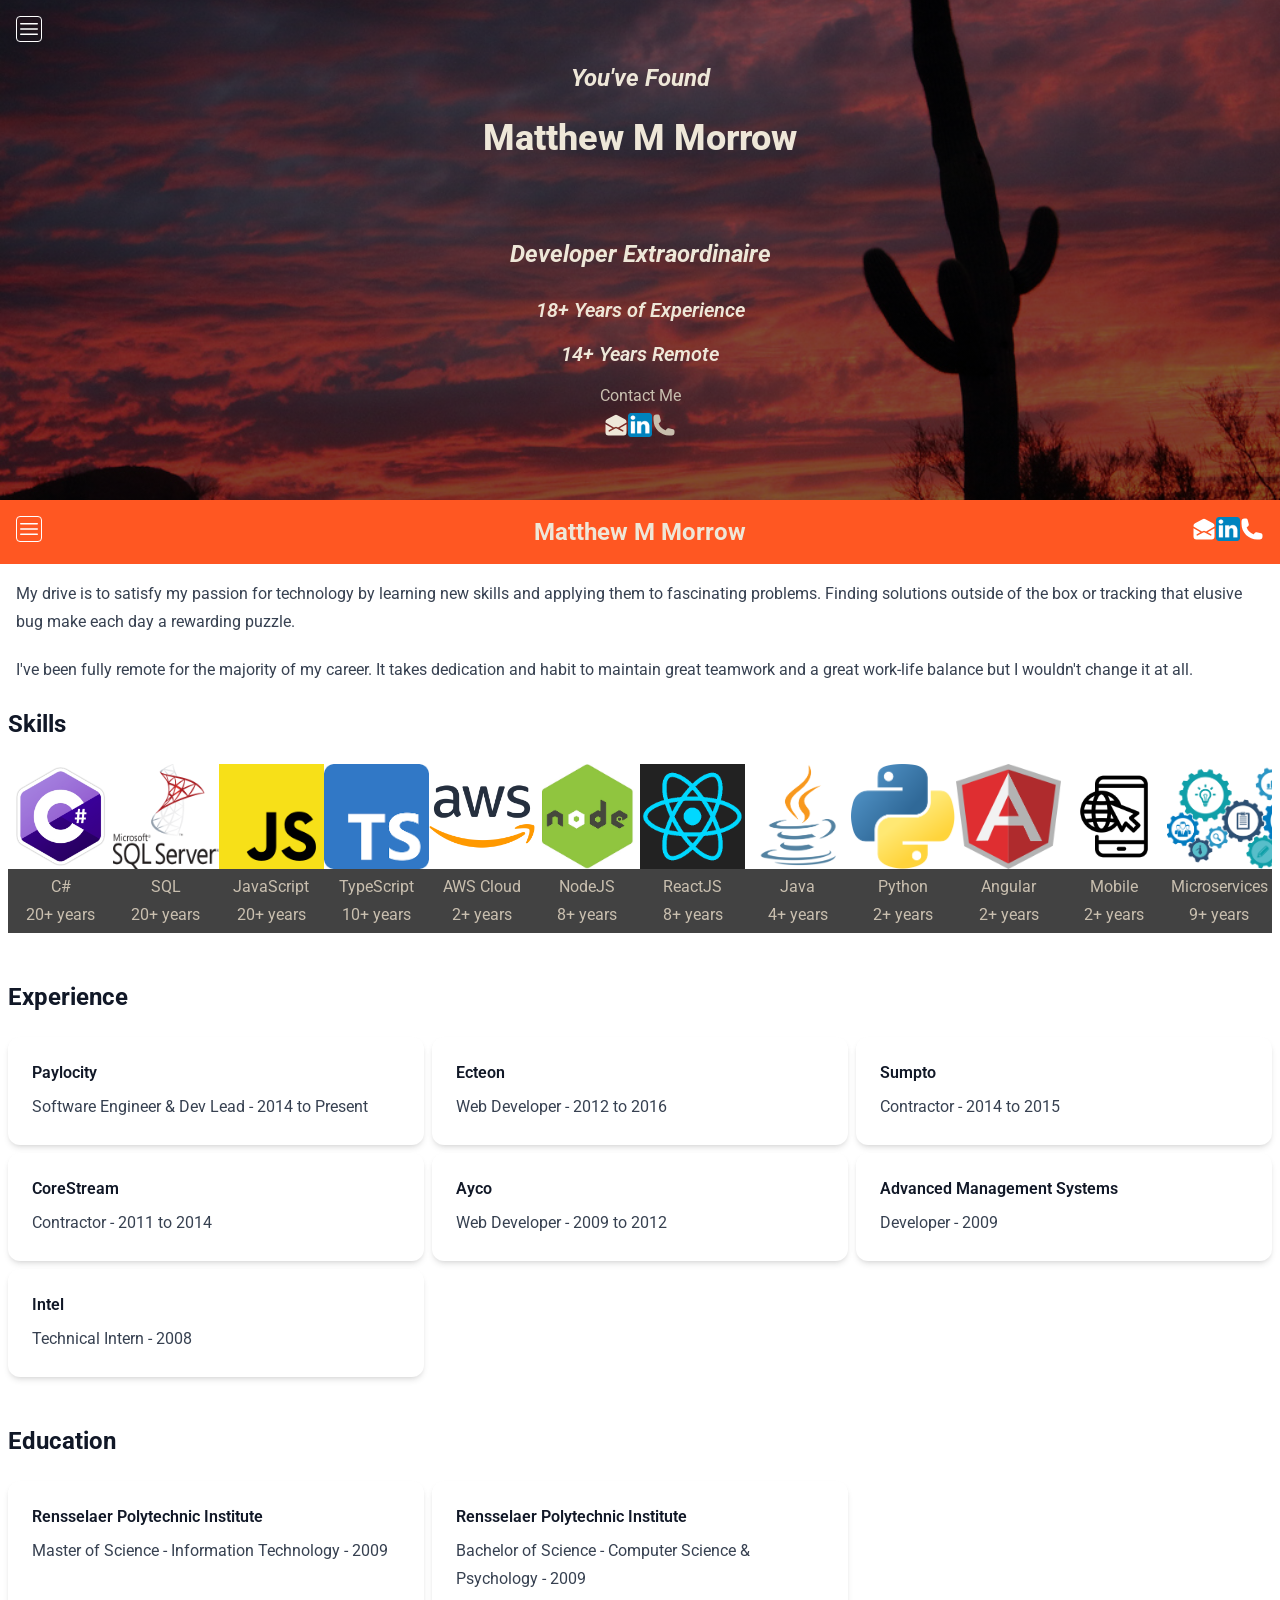
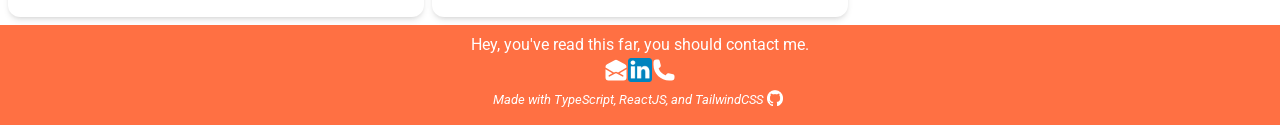
==== commit 684de8f5: "Added github, fixed menu" ====
--- a/index.html
+++ b/index.html
@@ -1 +1 @@
-<!doctype html><html lang="en"><head><meta charset="utf-8"/><link rel="icon" href="/favicon.ico"/><meta name="viewport" content="width=device-width,initial-scale=1"/><meta name="theme-color" content="#000000"/><meta name="description" content="Web site created using create-react-app"/><link rel="apple-touch-icon" href="/logo192.png"/><link rel="manifest" href="/manifest.json"/><title>React App</title><link href="https://fonts.googleapis.com/css?family=Roboto:300,400,500" rel="stylesheet"><script defer="defer" src="/static/js/main.bebfe30c.js"></script><link href="/static/css/main.fe675690.css" rel="stylesheet"></head><body><noscript>You need to enable JavaScript to run this app.</noscript><div id="root"></div></body></html>+<!doctype html><html lang="en"><head><meta charset="utf-8"/><link rel="icon" href="/favicon.ico"/><meta name="viewport" content="width=device-width,initial-scale=1"/><meta name="theme-color" content="#000000"/><meta name="description" content="Web site created using create-react-app"/><link rel="apple-touch-icon" href="/logo192.png"/><link rel="manifest" href="/manifest.json"/><title>React App</title><link href="https://fonts.googleapis.com/css?family=Roboto:300,400,500" rel="stylesheet"><script defer="defer" src="/static/js/main.136369ac.js"></script><link href="/static/css/main.84beb1cc.css" rel="stylesheet"></head><body><noscript>You need to enable JavaScript to run this app.</noscript><div id="root"></div></body></html>
--- a/static/css/main.84beb1cc.css
+++ b/static/css/main.84beb1cc.css
@@ -0,0 +1,6 @@
+body{-webkit-font-smoothing:antialiased;-moz-osx-font-smoothing:grayscale;font-family:-apple-system,BlinkMacSystemFont,Segoe UI,Roboto,Oxygen,Ubuntu,Cantarell,Fira Sans,Droid Sans,Helvetica Neue,sans-serif}code{font-family:source-code-pro,Menlo,Monaco,Consolas,Courier New,monospace}
+
+/*
+! tailwindcss v3.3.3 | MIT License | https://tailwindcss.com
+*/*,:after,:before{border:0 solid #eee;box-sizing:border-box}:after,:before{--tw-content:""}html{-webkit-text-size-adjust:100%;-webkit-font-feature-settings:normal;font-feature-settings:normal;font-family:Roboto,sans-serif;font-variation-settings:normal;line-height:1.5;tab-size:4}body{line-height:inherit;margin:0}hr{border-top-width:1px;color:inherit;height:0}abbr:where([title]){-webkit-text-decoration:underline dotted;text-decoration:underline dotted}h1,h2,h3,h4,h5,h6{font-size:inherit;font-weight:inherit}a{color:inherit;text-decoration:inherit}b,strong{font-weight:bolder}code,kbd,pre,samp{font-family:ui-monospace,SFMono-Regular,Menlo,Monaco,Consolas,Liberation Mono,Courier New,monospace;font-size:1em}small{font-size:80%}sub,sup{font-size:75%;line-height:0;position:relative;vertical-align:initial}sub{bottom:-.25em}sup{top:-.5em}table{border-collapse:collapse;border-color:inherit;text-indent:0}button,input,optgroup,select,textarea{-webkit-font-feature-settings:inherit;font-feature-settings:inherit;color:inherit;font-family:inherit;font-size:100%;font-variation-settings:inherit;font-weight:inherit;line-height:inherit;margin:0;padding:0}button,select{text-transform:none}[type=button],[type=reset],[type=submit],button{-webkit-appearance:button;background-color:initial;background-image:none}:-moz-focusring{outline:auto}:-moz-ui-invalid{box-shadow:none}progress{vertical-align:initial}::-webkit-inner-spin-button,::-webkit-outer-spin-button{height:auto}[type=search]{-webkit-appearance:textfield;outline-offset:-2px}::-webkit-search-decoration{-webkit-appearance:none}::-webkit-file-upload-button{-webkit-appearance:button;font:inherit}summary{display:list-item}blockquote,dd,dl,figure,h1,h2,h3,h4,h5,h6,hr,p,pre{margin:0}fieldset{margin:0}fieldset,legend{padding:0}menu,ol,ul{list-style:none;margin:0;padding:0}dialog{padding:0}textarea{resize:vertical}input::-webkit-input-placeholder,textarea::-webkit-input-placeholder{color:#bdbdbd;opacity:1}input::placeholder,textarea::placeholder{color:#bdbdbd;opacity:1}[role=button],button{cursor:pointer}:disabled{cursor:default}audio,canvas,embed,iframe,img,object,svg,video{display:block;vertical-align:middle}img,video{height:auto;max-width:100%}[hidden]{display:none}*,:after,:before{--tw-border-spacing-x:0;--tw-border-spacing-y:0;--tw-translate-x:0;--tw-translate-y:0;--tw-rotate:0;--tw-skew-x:0;--tw-skew-y:0;--tw-scale-x:1;--tw-scale-y:1;--tw-pan-x: ;--tw-pan-y: ;--tw-pinch-zoom: ;--tw-scroll-snap-strictness:proximity;--tw-gradient-from-position: ;--tw-gradient-via-position: ;--tw-gradient-to-position: ;--tw-ordinal: ;--tw-slashed-zero: ;--tw-numeric-figure: ;--tw-numeric-spacing: ;--tw-numeric-fraction: ;--tw-ring-inset: ;--tw-ring-offset-width:0px;--tw-ring-offset-color:#fff;--tw-ring-color:rgba(33,150,243,.5);--tw-ring-offset-shadow:0 0 #0000;--tw-ring-shadow:0 0 #0000;--tw-shadow:0 0 #0000;--tw-shadow-colored:0 0 #0000;--tw-blur: ;--tw-brightness: ;--tw-contrast: ;--tw-grayscale: ;--tw-hue-rotate: ;--tw-invert: ;--tw-saturate: ;--tw-sepia: ;--tw-drop-shadow: ;--tw-backdrop-blur: ;--tw-backdrop-brightness: ;--tw-backdrop-contrast: ;--tw-backdrop-grayscale: ;--tw-backdrop-hue-rotate: ;--tw-backdrop-invert: ;--tw-backdrop-opacity: ;--tw-backdrop-saturate: ;--tw-backdrop-sepia: }::-webkit-backdrop{--tw-border-spacing-x:0;--tw-border-spacing-y:0;--tw-translate-x:0;--tw-translate-y:0;--tw-rotate:0;--tw-skew-x:0;--tw-skew-y:0;--tw-scale-x:1;--tw-scale-y:1;--tw-pan-x: ;--tw-pan-y: ;--tw-pinch-zoom: ;--tw-scroll-snap-strictness:proximity;--tw-gradient-from-position: ;--tw-gradient-via-position: ;--tw-gradient-to-position: ;--tw-ordinal: ;--tw-slashed-zero: ;--tw-numeric-figure: ;--tw-numeric-spacing: ;--tw-numeric-fraction: ;--tw-ring-inset: ;--tw-ring-offset-width:0px;--tw-ring-offset-color:#fff;--tw-ring-color:rgba(33,150,243,.5);--tw-ring-offset-shadow:0 0 #0000;--tw-ring-shadow:0 0 #0000;--tw-shadow:0 0 #0000;--tw-shadow-colored:0 0 #0000;--tw-blur: ;--tw-brightness: ;--tw-contrast: ;--tw-grayscale: ;--tw-hue-rotate: ;--tw-invert: ;--tw-saturate: ;--tw-sepia: ;--tw-drop-shadow: ;--tw-backdrop-blur: ;--tw-backdrop-brightness: ;--tw-backdrop-contrast: ;--tw-backdrop-grayscale: ;--tw-backdrop-hue-rotate: ;--tw-backdrop-invert: ;--tw-backdrop-opacity: ;--tw-backdrop-saturate: ;--tw-backdrop-sepia: }::backdrop{--tw-border-spacing-x:0;--tw-border-spacing-y:0;--tw-translate-x:0;--tw-translate-y:0;--tw-rotate:0;--tw-skew-x:0;--tw-skew-y:0;--tw-scale-x:1;--tw-scale-y:1;--tw-pan-x: ;--tw-pan-y: ;--tw-pinch-zoom: ;--tw-scroll-snap-strictness:proximity;--tw-gradient-from-position: ;--tw-gradient-via-position: ;--tw-gradient-to-position: ;--tw-ordinal: ;--tw-slashed-zero: ;--tw-numeric-figure: ;--tw-numeric-spacing: ;--tw-numeric-fraction: ;--tw-ring-inset: ;--tw-ring-offset-width:0px;--tw-ring-offset-color:#fff;--tw-ring-color:rgba(33,150,243,.5);--tw-ring-offset-shadow:0 0 #0000;--tw-ring-shadow:0 0 #0000;--tw-shadow:0 0 #0000;--tw-shadow-colored:0 0 #0000;--tw-blur: ;--tw-brightness: ;--tw-contrast: ;--tw-grayscale: ;--tw-hue-rotate: ;--tw-invert: ;--tw-saturate: ;--tw-sepia: ;--tw-drop-shadow: ;--tw-backdrop-blur: ;--tw-backdrop-brightness: ;--tw-backdrop-contrast: ;--tw-backdrop-grayscale: ;--tw-backdrop-hue-rotate: ;--tw-backdrop-invert: ;--tw-backdrop-opacity: ;--tw-backdrop-saturate: ;--tw-backdrop-sepia: }.container{width:100%}@media (min-width:540px){.container{max-width:540px}}@media (min-width:720px){.container{max-width:720px}}@media (min-width:960px){.container{max-width:960px}}@media (min-width:1140px){.container{max-width:1140px}}@media (min-width:1320px){.container{max-width:1320px}}.prose{color:var(--tw-prose-body);max-width:65ch}.prose :where(p):not(:where([class~=not-prose] *)){margin-bottom:1.25em;margin-top:1.25em}.prose :where([class~=lead]):not(:where([class~=not-prose] *)){color:var(--tw-prose-lead);font-size:1.25em;line-height:1.6;margin-bottom:1.2em;margin-top:1.2em}.prose :where(a):not(:where([class~=not-prose] *)){color:var(--tw-prose-links);font-weight:500;text-decoration:underline}.prose :where(strong):not(:where([class~=not-prose] *)){color:var(--tw-prose-bold);font-weight:600}.prose :where(a strong):not(:where([class~=not-prose] *)){color:inherit}.prose :where(blockquote strong):not(:where([class~=not-prose] *)){color:inherit}.prose :where(thead th strong):not(:where([class~=not-prose] *)){color:inherit}.prose :where(ol):not(:where([class~=not-prose] *)){list-style-type:decimal;margin-bottom:1.25em;margin-top:1.25em;padding-left:1.625em}.prose :where(ol[type=A]):not(:where([class~=not-prose] *)){list-style-type:upper-alpha}.prose :where(ol[type=a]):not(:where([class~=not-prose] *)){list-style-type:lower-alpha}.prose :where(ol[type=A s]):not(:where([class~=not-prose] *)){list-style-type:upper-alpha}.prose :where(ol[type=a s]):not(:where([class~=not-prose] *)){list-style-type:lower-alpha}.prose :where(ol[type=I]):not(:where([class~=not-prose] *)){list-style-type:upper-roman}.prose :where(ol[type=i]):not(:where([class~=not-prose] *)){list-style-type:lower-roman}.prose :where(ol[type=I s]):not(:where([class~=not-prose] *)){list-style-type:upper-roman}.prose :where(ol[type=i s]):not(:where([class~=not-prose] *)){list-style-type:lower-roman}.prose :where(ol[type="1"]):not(:where([class~=not-prose] *)){list-style-type:decimal}.prose :where(ul):not(:where([class~=not-prose] *)){list-style-type:disc;margin-bottom:1.25em;margin-top:1.25em;padding-left:1.625em}.prose :where(ol>li):not(:where([class~=not-prose] *))::marker{color:var(--tw-prose-counters);font-weight:400}.prose :where(ul>li):not(:where([class~=not-prose] *))::marker{color:var(--tw-prose-bullets)}.prose :where(hr):not(:where([class~=not-prose] *)){border-color:var(--tw-prose-hr);border-top-width:1px;margin-bottom:3em;margin-top:3em}.prose :where(blockquote):not(:where([class~=not-prose] *)){border-left-color:var(--tw-prose-quote-borders);border-left-width:.25rem;color:var(--tw-prose-quotes);font-style:italic;font-weight:500;margin-bottom:1.6em;margin-top:1.6em;padding-left:1em;quotes:"\201C""\201D""\2018""\2019"}.prose :where(blockquote p:first-of-type):not(:where([class~=not-prose] *)):before{content:open-quote}.prose :where(blockquote p:last-of-type):not(:where([class~=not-prose] *)):after{content:close-quote}.prose :where(h1):not(:where([class~=not-prose] *)){color:var(--tw-prose-headings);font-size:2.25em;font-weight:800;line-height:1.1111111;margin-bottom:.8888889em;margin-top:0}.prose :where(h1 strong):not(:where([class~=not-prose] *)){color:inherit;font-weight:900}.prose :where(h2):not(:where([class~=not-prose] *)){color:var(--tw-prose-headings);font-size:1.5em;font-weight:700;line-height:1.3333333;margin-bottom:1em;margin-top:2em}.prose :where(h2 strong):not(:where([class~=not-prose] *)){color:inherit;font-weight:800}.prose :where(h3):not(:where([class~=not-prose] *)){color:var(--tw-prose-headings);font-size:1.25em;font-weight:600;line-height:1.6;margin-bottom:.6em;margin-top:1.6em}.prose :where(h3 strong):not(:where([class~=not-prose] *)){color:inherit;font-weight:700}.prose :where(h4):not(:where([class~=not-prose] *)){color:var(--tw-prose-headings);font-weight:600;line-height:1.5;margin-bottom:.5em;margin-top:1.5em}.prose :where(h4 strong):not(:where([class~=not-prose] *)){color:inherit;font-weight:700}.prose :where(img):not(:where([class~=not-prose] *)){margin-bottom:2em;margin-top:2em}.prose :where(figure>*):not(:where([class~=not-prose] *)){margin-bottom:0;margin-top:0}.prose :where(figcaption):not(:where([class~=not-prose] *)){color:var(--tw-prose-captions);font-size:.875em;line-height:1.4285714;margin-top:.8571429em}.prose :where(code):not(:where([class~=not-prose] *)){color:var(--tw-prose-code);font-size:.875em;font-weight:600}.prose :where(code):not(:where([class~=not-prose] *)):before{content:"`"}.prose :where(code):not(:where([class~=not-prose] *)):after{content:"`"}.prose :where(a code):not(:where([class~=not-prose] *)){color:inherit}.prose :where(h1 code):not(:where([class~=not-prose] *)){color:inherit}.prose :where(h2 code):not(:where([class~=not-prose] *)){color:inherit;font-size:.875em}.prose :where(h3 code):not(:where([class~=not-prose] *)){color:inherit;font-size:.9em}.prose :where(h4 code):not(:where([class~=not-prose] *)){color:inherit}.prose :where(blockquote code):not(:where([class~=not-prose] *)){color:inherit}.prose :where(thead th code):not(:where([class~=not-prose] *)){color:inherit}.prose :where(pre):not(:where([class~=not-prose] *)){background-color:var(--tw-prose-pre-bg);border-radius:.375rem;color:var(--tw-prose-pre-code);font-size:.875em;font-weight:400;line-height:1.7142857;margin-bottom:1.7142857em;margin-top:1.7142857em;overflow-x:auto;padding:.8571429em 1.1428571em}.prose :where(pre code):not(:where([class~=not-prose] *)){background-color:initial;border-radius:0;border-width:0;color:inherit;font-family:inherit;font-size:inherit;font-weight:inherit;line-height:inherit;padding:0}.prose :where(pre code):not(:where([class~=not-prose] *)):before{content:none}.prose :where(pre code):not(:where([class~=not-prose] *)):after{content:none}.prose :where(table):not(:where([class~=not-prose] *)){font-size:.875em;line-height:1.7142857;margin-bottom:2em;margin-top:2em;table-layout:auto;text-align:left;width:100%}.prose :where(thead):not(:where([class~=not-prose] *)){border-bottom-color:var(--tw-prose-th-borders);border-bottom-width:1px}.prose :where(thead th):not(:where([class~=not-prose] *)){color:var(--tw-prose-headings);font-weight:600;padding-bottom:.5714286em;padding-left:.5714286em;padding-right:.5714286em;vertical-align:bottom}.prose :where(tbody tr):not(:where([class~=not-prose] *)){border-bottom-color:var(--tw-prose-td-borders);border-bottom-width:1px}.prose :where(tbody tr:last-child):not(:where([class~=not-prose] *)){border-bottom-width:0}.prose :where(tbody td):not(:where([class~=not-prose] *)){vertical-align:initial}.prose :where(tfoot):not(:where([class~=not-prose] *)){border-top-color:var(--tw-prose-th-borders);border-top-width:1px}.prose :where(tfoot td):not(:where([class~=not-prose] *)){vertical-align:top}.prose{--tw-prose-body:#374151;--tw-prose-headings:#111827;--tw-prose-lead:#4b5563;--tw-prose-links:#111827;--tw-prose-bold:#111827;--tw-prose-counters:#6b7280;--tw-prose-bullets:#d1d5db;--tw-prose-hr:#e5e7eb;--tw-prose-quotes:#111827;--tw-prose-quote-borders:#e5e7eb;--tw-prose-captions:#6b7280;--tw-prose-code:#111827;--tw-prose-pre-code:#e5e7eb;--tw-prose-pre-bg:#1f2937;--tw-prose-th-borders:#d1d5db;--tw-prose-td-borders:#e5e7eb;--tw-prose-invert-body:#d1d5db;--tw-prose-invert-headings:#fff;--tw-prose-invert-lead:#9ca3af;--tw-prose-invert-links:#fff;--tw-prose-invert-bold:#fff;--tw-prose-invert-counters:#9ca3af;--tw-prose-invert-bullets:#4b5563;--tw-prose-invert-hr:#374151;--tw-prose-invert-quotes:#f3f4f6;--tw-prose-invert-quote-borders:#374151;--tw-prose-invert-captions:#9ca3af;--tw-prose-invert-code:#fff;--tw-prose-invert-pre-code:#d1d5db;--tw-prose-invert-pre-bg:rgba(0,0,0,.5);--tw-prose-invert-th-borders:#4b5563;--tw-prose-invert-td-borders:#374151;font-size:1rem;line-height:1.75}.prose :where(video):not(:where([class~=not-prose] *)){margin-bottom:2em;margin-top:2em}.prose :where(figure):not(:where([class~=not-prose] *)){margin-bottom:2em;margin-top:2em}.prose :where(li):not(:where([class~=not-prose] *)){margin-bottom:.5em;margin-top:.5em}.prose :where(ol>li):not(:where([class~=not-prose] *)){padding-left:.375em}.prose :where(ul>li):not(:where([class~=not-prose] *)){padding-left:.375em}.prose :where(.prose>ul>li p):not(:where([class~=not-prose] *)){margin-bottom:.75em;margin-top:.75em}.prose :where(.prose>ul>li>:first-child):not(:where([class~=not-prose] *)){margin-top:1.25em}.prose :where(.prose>ul>li>:last-child):not(:where([class~=not-prose] *)){margin-bottom:1.25em}.prose :where(.prose>ol>li>:first-child):not(:where([class~=not-prose] *)){margin-top:1.25em}.prose :where(.prose>ol>li>:last-child):not(:where([class~=not-prose] *)){margin-bottom:1.25em}.prose :where(ul ul,ul ol,ol ul,ol ol):not(:where([class~=not-prose] *)){margin-bottom:.75em;margin-top:.75em}.prose :where(hr+*):not(:where([class~=not-prose] *)){margin-top:0}.prose :where(h2+*):not(:where([class~=not-prose] *)){margin-top:0}.prose :where(h3+*):not(:where([class~=not-prose] *)){margin-top:0}.prose :where(h4+*):not(:where([class~=not-prose] *)){margin-top:0}.prose :where(thead th:first-child):not(:where([class~=not-prose] *)){padding-left:0}.prose :where(thead th:last-child):not(:where([class~=not-prose] *)){padding-right:0}.prose :where(tbody td,tfoot td):not(:where([class~=not-prose] *)){padding:.5714286em}.prose :where(tbody td:first-child,tfoot td:first-child):not(:where([class~=not-prose] *)){padding-left:0}.prose :where(tbody td:last-child,tfoot td:last-child):not(:where([class~=not-prose] *)){padding-right:0}.prose :where(.prose>:first-child):not(:where([class~=not-prose] *)){margin-top:0}.prose :where(.prose>:last-child):not(:where([class~=not-prose] *)){margin-bottom:0}.prose-gray{--tw-prose-body:#374151;--tw-prose-headings:#111827;--tw-prose-lead:#4b5563;--tw-prose-links:#111827;--tw-prose-bold:#111827;--tw-prose-counters:#6b7280;--tw-prose-bullets:#d1d5db;--tw-prose-hr:#e5e7eb;--tw-prose-quotes:#111827;--tw-prose-quote-borders:#e5e7eb;--tw-prose-captions:#6b7280;--tw-prose-code:#111827;--tw-prose-pre-code:#e5e7eb;--tw-prose-pre-bg:#1f2937;--tw-prose-th-borders:#d1d5db;--tw-prose-td-borders:#e5e7eb;--tw-prose-invert-body:#d1d5db;--tw-prose-invert-headings:#fff;--tw-prose-invert-lead:#9ca3af;--tw-prose-invert-links:#fff;--tw-prose-invert-bold:#fff;--tw-prose-invert-counters:#9ca3af;--tw-prose-invert-bullets:#4b5563;--tw-prose-invert-hr:#374151;--tw-prose-invert-quotes:#f3f4f6;--tw-prose-invert-quote-borders:#374151;--tw-prose-invert-captions:#9ca3af;--tw-prose-invert-code:#fff;--tw-prose-invert-pre-code:#d1d5db;--tw-prose-invert-pre-bg:rgba(0,0,0,.5);--tw-prose-invert-th-borders:#4b5563;--tw-prose-invert-td-borders:#374151}.pointer-events-none{pointer-events:none}.pointer-events-auto{pointer-events:auto}.\!invisible{visibility:hidden!important}.invisible{visibility:hidden}.collapse{visibility:collapse}.static{position:static}.fixed{position:fixed}.\!absolute{position:absolute!important}.absolute{position:absolute}.relative{position:relative}.sticky{position:-webkit-sticky;position:sticky}.inset-0{inset:0}.-left-1{left:-.25rem}.-top-1{top:-.25rem}.-top-1\.5{top:-.375rem}.-top-2{top:-.5rem}.-top-2\.5{top:-.625rem}.bottom-0{bottom:0}.bottom-4{bottom:1rem}.bottom-\[14\%\]{bottom:14%}.bottom-\[4\%\]{bottom:4%}.left-0{left:0}.left-1{left:.25rem}.left-1\.5{left:.375rem}.left-1\/2,.left-2\/4{left:50%}.left-3{left:.75rem}.left-4{left:1rem}.left-\[14\%\]{left:14%}.left-\[2\%\]{left:2%}.right-0{right:0}.right-1{right:.25rem}.right-2{right:.5rem}.right-3{right:.75rem}.right-4{right:1rem}.right-\[14\%\]{right:14%}.right-\[2\%\]{right:2%}.top-0{top:0}.top-1\/2,.top-2\/4{top:50%}.top-3{top:.75rem}.top-4{top:1rem}.top-\[14\%\]{top:14%}.top-\[4\%\]{top:4%}.z-10{z-index:10}.z-20{z-index:20}.z-50{z-index:50}.z-\[2\]{z-index:2}.z-\[9995\]{z-index:9995}.z-\[9999\]{z-index:9999}.z-\[999\]{z-index:999}.m-0{margin:0}.m-0\.5{margin:.125rem}.m-4{margin:1rem}.mx-1{margin-left:.25rem;margin-right:.25rem}.mx-2{margin-left:.5rem;margin-right:.5rem}.mx-4{margin-left:1rem;margin-right:1rem}.mx-px{margin-left:1px;margin-right:1px}.my-0{margin-bottom:0;margin-top:0}.my-2{margin-bottom:.5rem;margin-top:.5rem}.-ml-1{margin-left:-.25rem}.-mt-6{margin-top:-1.5rem}.mb-0{margin-bottom:0}.ml-0{margin-left:0}.ml-0\.5{margin-left:.125rem}.ml-1{margin-left:.25rem}.ml-3{margin-left:.75rem}.ml-4{margin-left:1rem}.ml-5{margin-left:1.25rem}.ml-\[18px\]{margin-left:18px}.ml-auto{margin-left:auto}.mr-12{margin-right:3rem}.mr-4{margin-right:1rem}.mr-5{margin-right:1.25rem}.mt-4{margin-top:1rem}.mt-px{margin-top:1px}.box-border{box-sizing:border-box}.block{display:block}.inline-block{display:inline-block}.inline{display:inline}.flex{display:flex}.inline-flex{display:inline-flex}.grid{display:grid}.hidden{display:none}.aspect-square{aspect-ratio:1/1}.h-0{height:0}.h-0\.5{height:.125rem}.h-1{height:.25rem}.h-1\.5{height:.375rem}.h-10{height:2.5rem}.h-11{height:2.75rem}.h-12{height:3rem}.h-2{height:.5rem}.h-2\.5{height:.625rem}.h-3{height:.75rem}.h-3\.5{height:.875rem}.h-4{height:1rem}.h-5{height:1.25rem}.h-6{height:1.5rem}.h-7{height:1.75rem}.h-8{height:2rem}.h-9{height:2.25rem}.h-\[110px\]{height:110px}.h-\[58px\]{height:58px}.h-\[74px\]{height:74px}.h-full{height:100%}.h-max{height:-webkit-max-content;height:max-content}.h-screen{height:100vh}.max-h-96{max-height:24rem}.max-h-\[100vh\]{max-height:100vh}.max-h-\[32px\]{max-height:32px}.max-h-\[40px\]{max-height:40px}.max-h-\[48px\]{max-height:48px}.min-h-\[100px\]{min-height:100px}.min-h-\[100vh\]{min-height:100vh}.min-h-\[12px\]{min-height:12px}.min-h-\[24px\]{min-height:24px}.min-h-\[48px\]{min-height:48px}.w-0{width:0}.w-0\.5{width:.125rem}.w-1\/3{width:33.333333%}.w-1\/4{width:25%}.w-10{width:2.5rem}.w-12{width:3rem}.w-2\/5{width:40%}.w-3{width:.75rem}.w-3\.5{width:.875rem}.w-3\/4{width:75%}.w-3\/5{width:60%}.w-4{width:1rem}.w-5{width:1.25rem}.w-6{width:1.5rem}.w-7{width:1.75rem}.w-8{width:2rem}.w-9{width:2.25rem}.w-\[110px\]{width:110px}.w-\[58px\]{width:58px}.w-\[74px\]{width:74px}.w-full{width:100%}.w-max{width:-webkit-max-content;width:max-content}.w-min{width:-webkit-min-content;width:min-content}.w-screen{width:100vw}.min-w-\[100vw\]{min-width:100vw}.min-w-\[12px\]{min-width:12px}.min-w-\[180px\]{min-width:180px}.min-w-\[200px\]{min-width:200px}.min-w-\[240px\]{min-width:240px}.min-w-\[24px\]{min-width:24px}.min-w-\[48px\]{min-width:48px}.min-w-\[80\%\]{min-width:80%}.min-w-\[90\%\]{min-width:90%}.min-w-\[95\%\]{min-width:95%}.max-w-\[100vw\]{max-width:100vw}.max-w-\[32px\]{max-width:32px}.max-w-\[40px\]{max-width:40px}.max-w-\[48px\]{max-width:48px}.max-w-\[80\%\]{max-width:80%}.max-w-\[90\%\]{max-width:90%}.max-w-\[95\%\]{max-width:95%}.max-w-full{max-width:100%}.max-w-none{max-width:none}.max-w-screen-2xl{max-width:1320px}.flex-1{flex:1 1}.flex-auto{flex:1 1 auto}.flex-none{flex:none}.flex-shrink-0{flex-shrink:0}.shrink{flex-shrink:1}.shrink-0{flex-shrink:0}.grow{flex-grow:1}.basis-1\/3{flex-basis:33.333333%}.basis-full{flex-basis:100%}.-translate-x-1\/2,.-translate-x-2\/4{--tw-translate-x:-50%}.-translate-x-1\/2,.-translate-x-2\/4,.-translate-y-1\/2{-webkit-transform:translate(var(--tw-translate-x),var(--tw-translate-y)) rotate(var(--tw-rotate)) skewX(var(--tw-skew-x)) skewY(var(--tw-skew-y)) scaleX(var(--tw-scale-x)) scaleY(var(--tw-scale-y));transform:translate(var(--tw-translate-x),var(--tw-translate-y)) rotate(var(--tw-rotate)) skewX(var(--tw-skew-x)) skewY(var(--tw-skew-y)) scaleX(var(--tw-scale-x)) scaleY(var(--tw-scale-y))}.-translate-y-1\/2{--tw-translate-y:-50%}.-translate-y-1\/4{--tw-translate-y:-25%}.-translate-y-1\/4,.-translate-y-2\/4{-webkit-transform:translate(var(--tw-translate-x),var(--tw-translate-y)) rotate(var(--tw-rotate)) skewX(var(--tw-skew-x)) skewY(var(--tw-skew-y)) scaleX(var(--tw-scale-x)) scaleY(var(--tw-scale-y));transform:translate(var(--tw-translate-x),var(--tw-translate-y)) rotate(var(--tw-rotate)) skewX(var(--tw-skew-x)) skewY(var(--tw-skew-y)) scaleX(var(--tw-scale-x)) scaleY(var(--tw-scale-y))}.-translate-y-2\/4{--tw-translate-y:-50%}.translate-x-2\/4{--tw-translate-x:50%}.translate-x-2\/4,.translate-y-2\/4{-webkit-transform:translate(var(--tw-translate-x),var(--tw-translate-y)) rotate(var(--tw-rotate)) skewX(var(--tw-skew-x)) skewY(var(--tw-skew-y)) scaleX(var(--tw-scale-x)) scaleY(var(--tw-scale-y));transform:translate(var(--tw-translate-x),var(--tw-translate-y)) rotate(var(--tw-rotate)) skewX(var(--tw-skew-x)) skewY(var(--tw-skew-y)) scaleX(var(--tw-scale-x)) scaleY(var(--tw-scale-y))}.translate-y-2\/4{--tw-translate-y:50%}.rotate-0{--tw-rotate:0deg}.rotate-0,.rotate-180{-webkit-transform:translate(var(--tw-translate-x),var(--tw-translate-y)) rotate(var(--tw-rotate)) skewX(var(--tw-skew-x)) skewY(var(--tw-skew-y)) scaleX(var(--tw-scale-x)) scaleY(var(--tw-scale-y));transform:translate(var(--tw-translate-x),var(--tw-translate-y)) rotate(var(--tw-rotate)) skewX(var(--tw-skew-x)) skewY(var(--tw-skew-y)) scaleX(var(--tw-scale-x)) scaleY(var(--tw-scale-y))}.rotate-180{--tw-rotate:180deg}.scale-100{--tw-scale-x:1;--tw-scale-y:1}.scale-100,.scale-x-0{-webkit-transform:translate(var(--tw-translate-x),var(--tw-translate-y)) rotate(var(--tw-rotate)) skewX(var(--tw-skew-x)) skewY(var(--tw-skew-y)) scaleX(var(--tw-scale-x)) scaleY(var(--tw-scale-y));transform:translate(var(--tw-translate-x),var(--tw-translate-y)) rotate(var(--tw-rotate)) skewX(var(--tw-skew-x)) skewY(var(--tw-skew-y)) scaleX(var(--tw-scale-x)) scaleY(var(--tw-scale-y))}.scale-x-0{--tw-scale-x:0}.scale-x-100{--tw-scale-x:1}.scale-x-100,.transform{-webkit-transform:translate(var(--tw-translate-x),var(--tw-translate-y)) rotate(var(--tw-rotate)) skewX(var(--tw-skew-x)) skewY(var(--tw-skew-y)) scaleX(var(--tw-scale-x)) scaleY(var(--tw-scale-y));transform:translate(var(--tw-translate-x),var(--tw-translate-y)) rotate(var(--tw-rotate)) skewX(var(--tw-skew-x)) skewY(var(--tw-skew-y)) scaleX(var(--tw-scale-x)) scaleY(var(--tw-scale-y))}@-webkit-keyframes spin{to{-webkit-transform:rotate(1turn);transform:rotate(1turn)}}@keyframes spin{to{-webkit-transform:rotate(1turn);transform:rotate(1turn)}}.animate-spin{-webkit-animation:spin 1s linear infinite;animation:spin 1s linear infinite}.cursor-not-allowed{cursor:not-allowed}.cursor-pointer{cursor:pointer}.select-none{-webkit-user-select:none;user-select:none}.\!resize-none{resize:none!important}.resize-none{resize:none}.resize-y{resize:vertical}.\!resize{resize:both!important}.resize{resize:both}.appearance-none{-webkit-appearance:none;appearance:none}.flex-row{flex-direction:row}.flex-col{flex-direction:column}.flex-wrap{flex-wrap:wrap}.place-items-center{place-items:center}.content-center{align-content:center}.items-center{align-items:center}.justify-end{justify-content:flex-end}.justify-center{justify-content:center}.justify-between{justify-content:space-between}.gap-1{gap:.25rem}.gap-2{gap:.5rem}.gap-4{gap:1rem}.divide-x>:not([hidden])~:not([hidden]){--tw-divide-x-reverse:0;border-left-width:calc(1px*(1 - var(--tw-divide-x-reverse)));border-right-width:calc(1px*var(--tw-divide-x-reverse))}.divide-amber-600>:not([hidden])~:not([hidden]){--tw-divide-opacity:1;border-color:rgb(255 179 0/var(--tw-divide-opacity))}.divide-blue-600>:not([hidden])~:not([hidden]){--tw-divide-opacity:1;border-color:rgb(30 136 229/var(--tw-divide-opacity))}.divide-blue-gray-50>:not([hidden])~:not([hidden]){--tw-divide-opacity:1;border-color:rgb(236 239 241/var(--tw-divide-opacity))}.divide-blue-gray-600>:not([hidden])~:not([hidden]){--tw-divide-opacity:1;border-color:rgb(84 110 122/var(--tw-divide-opacity))}.divide-brown-600>:not([hidden])~:not([hidden]){--tw-divide-opacity:1;border-color:rgb(109 76 65/var(--tw-divide-opacity))}.divide-cyan-600>:not([hidden])~:not([hidden]){--tw-divide-opacity:1;border-color:rgb(0 172 193/var(--tw-divide-opacity))}.divide-deep-orange-600>:not([hidden])~:not([hidden]){--tw-divide-opacity:1;border-color:rgb(244 81 30/var(--tw-divide-opacity))}.divide-deep-purple-600>:not([hidden])~:not([hidden]){--tw-divide-opacity:1;border-color:rgb(94 53 177/var(--tw-divide-opacity))}.divide-gray-800>:not([hidden])~:not([hidden]){--tw-divide-opacity:1;border-color:rgb(66 66 66/var(--tw-divide-opacity))}.divide-green-600>:not([hidden])~:not([hidden]){--tw-divide-opacity:1;border-color:rgb(67 160 71/var(--tw-divide-opacity))}.divide-indigo-600>:not([hidden])~:not([hidden]){--tw-divide-opacity:1;border-color:rgb(57 73 171/var(--tw-divide-opacity))}.divide-light-blue-600>:not([hidden])~:not([hidden]){--tw-divide-opacity:1;border-color:rgb(3 155 229/var(--tw-divide-opacity))}.divide-light-green-600>:not([hidden])~:not([hidden]){--tw-divide-opacity:1;border-color:rgb(124 179 66/var(--tw-divide-opacity))}.divide-lime-600>:not([hidden])~:not([hidden]){--tw-divide-opacity:1;border-color:rgb(192 202 51/var(--tw-divide-opacity))}.divide-orange-600>:not([hidden])~:not([hidden]){--tw-divide-opacity:1;border-color:rgb(251 140 0/var(--tw-divide-opacity))}.divide-pink-600>:not([hidden])~:not([hidden]){--tw-divide-opacity:1;border-color:rgb(216 27 96/var(--tw-divide-opacity))}.divide-purple-600>:not([hidden])~:not([hidden]){--tw-divide-opacity:1;border-color:rgb(142 36 170/var(--tw-divide-opacity))}.divide-red-600>:not([hidden])~:not([hidden]){--tw-divide-opacity:1;border-color:rgb(229 57 53/var(--tw-divide-opacity))}.divide-teal-600>:not([hidden])~:not([hidden]){--tw-divide-opacity:1;border-color:rgb(0 137 123/var(--tw-divide-opacity))}.divide-yellow-600>:not([hidden])~:not([hidden]){--tw-divide-opacity:1;border-color:rgb(253 216 53/var(--tw-divide-opacity))}.justify-self-end{justify-self:end}.overflow-auto{overflow:auto}.overflow-hidden{overflow:hidden}.\!overflow-visible{overflow:visible!important}.overflow-x-hidden{overflow-x:hidden}.truncate{overflow:hidden;text-overflow:ellipsis;white-space:nowrap}.whitespace-normal{white-space:normal}.whitespace-nowrap{white-space:nowrap}.break-words{overflow-wrap:break-word}.break-all{word-break:break-all}.\!rounded-full{border-radius:9999px!important}.\!rounded-none{border-radius:0!important}.rounded{border-radius:.25rem}.rounded-2xl{border-radius:1rem}.rounded-\[7px\]{border-radius:7px}.rounded-full{border-radius:9999px}.rounded-lg{border-radius:.5rem}.rounded-md{border-radius:.375rem}.rounded-none{border-radius:0}.rounded-xl{border-radius:.75rem}.rounded-l-full{border-bottom-left-radius:9999px;border-top-left-radius:9999px}.rounded-l-none{border-bottom-left-radius:0;border-top-left-radius:0}.rounded-r-none{border-bottom-right-radius:0;border-top-right-radius:0}.border{border-width:1px}.border-0{border-width:0}.border-2{border-width:2px}.border-b{border-bottom-width:1px}.border-l-2{border-left-width:2px}.border-r-0{border-right-width:0}.border-r-2{border-right-width:2px}.border-t{border-top-width:1px}.border-t-2{border-top-width:2px}.border-amber-500{--tw-border-opacity:1;border-color:rgb(255 193 7/var(--tw-border-opacity))}.border-black{--tw-border-opacity:1;border-color:rgb(0 0 0/var(--tw-border-opacity))}.border-blue-500{--tw-border-opacity:1;border-color:rgb(33 150 243/var(--tw-border-opacity))}.border-blue-gray-100{--tw-border-opacity:1;border-color:rgb(207 216 220/var(--tw-border-opacity))}.border-blue-gray-200{--tw-border-opacity:1;border-color:rgb(176 190 197/var(--tw-border-opacity))}.border-blue-gray-50{--tw-border-opacity:1;border-color:rgb(236 239 241/var(--tw-border-opacity))}.border-blue-gray-500{--tw-border-opacity:1;border-color:rgb(96 125 139/var(--tw-border-opacity))}.border-brown-500{--tw-border-opacity:1;border-color:rgb(121 85 72/var(--tw-border-opacity))}.border-cyan-500{--tw-border-opacity:1;border-color:rgb(0 188 212/var(--tw-border-opacity))}.border-deep-orange-500{--tw-border-opacity:1;border-color:rgb(255 87 34/var(--tw-border-opacity))}.border-deep-purple-500{--tw-border-opacity:1;border-color:rgb(103 58 183/var(--tw-border-opacity))}.border-gray-900{--tw-border-opacity:1;border-color:rgb(33 33 33/var(--tw-border-opacity))}.border-green-500{--tw-border-opacity:1;border-color:rgb(76 175 80/var(--tw-border-opacity))}.border-indigo-500{--tw-border-opacity:1;border-color:rgb(63 81 181/var(--tw-border-opacity))}.border-light-blue-500{--tw-border-opacity:1;border-color:rgb(3 169 244/var(--tw-border-opacity))}.border-light-green-500{--tw-border-opacity:1;border-color:rgb(139 195 74/var(--tw-border-opacity))}.border-lime-500{--tw-border-opacity:1;border-color:rgb(205 220 57/var(--tw-border-opacity))}.border-orange-500{--tw-border-opacity:1;border-color:rgb(255 152 0/var(--tw-border-opacity))}.border-pink-500{--tw-border-opacity:1;border-color:rgb(233 30 99/var(--tw-border-opacity))}.border-purple-500{--tw-border-opacity:1;border-color:rgb(156 39 176/var(--tw-border-opacity))}.border-red-500{--tw-border-opacity:1;border-color:rgb(244 67 54/var(--tw-border-opacity))}.border-teal-500{--tw-border-opacity:1;border-color:rgb(0 150 136/var(--tw-border-opacity))}.border-white{--tw-border-opacity:1;border-color:rgb(255 255 255/var(--tw-border-opacity))}.border-white\/80{border-color:hsla(0,0%,100%,.8)}.border-yellow-500{--tw-border-opacity:1;border-color:rgb(255 235 59/var(--tw-border-opacity))}.\!border-t-transparent{border-top-color:transparent!important}.border-b-blue-gray-100{--tw-border-opacity:1;border-bottom-color:rgb(207 216 220/var(--tw-border-opacity))}.border-l-transparent{border-left-color:transparent}.border-r-transparent{border-right-color:transparent}.border-t-blue-gray-100{--tw-border-opacity:1;border-top-color:rgb(207 216 220/var(--tw-border-opacity))}.border-t-transparent{border-top-color:transparent}.bg-amber-500{--tw-bg-opacity:1;background-color:rgb(255 193 7/var(--tw-bg-opacity))}.bg-amber-500\/10{background-color:rgba(255,193,7,.1)}.bg-amber-500\/20{background-color:rgba(255,193,7,.2)}.bg-black{--tw-bg-opacity:1;background-color:rgb(0 0 0/var(--tw-bg-opacity))}.bg-blue-500{--tw-bg-opacity:1;background-color:rgb(33 150 243/var(--tw-bg-opacity))}.bg-blue-500\/10{background-color:rgba(33,150,243,.1)}.bg-blue-500\/20{background-color:rgba(33,150,243,.2)}.bg-blue-gray-100{--tw-bg-opacity:1;background-color:rgb(207 216 220/var(--tw-bg-opacity))}.bg-blue-gray-50{--tw-bg-opacity:1;background-color:rgb(236 239 241/var(--tw-bg-opacity))}.bg-blue-gray-50\/50{background-color:rgba(236,239,241,.5)}.bg-blue-gray-500{--tw-bg-opacity:1;background-color:rgb(96 125 139/var(--tw-bg-opacity))}.bg-blue-gray-500\/10{background-color:rgba(96,125,139,.1)}.bg-blue-gray-500\/20{background-color:rgba(96,125,139,.2)}.bg-brown-500{--tw-bg-opacity:1;background-color:rgb(121 85 72/var(--tw-bg-opacity))}.bg-brown-500\/10{background-color:rgba(121,85,72,.1)}.bg-brown-500\/20{background-color:rgba(121,85,72,.2)}.bg-current{background-color:currentColor}.bg-cyan-500{--tw-bg-opacity:1;background-color:rgb(0 188 212/var(--tw-bg-opacity))}.bg-cyan-500\/10{background-color:rgba(0,188,212,.1)}.bg-cyan-500\/20{background-color:rgba(0,188,212,.2)}.bg-deep-orange-400{--tw-bg-opacity:1;background-color:rgb(255 112 67/var(--tw-bg-opacity))}.bg-deep-orange-500{--tw-bg-opacity:1;background-color:rgb(255 87 34/var(--tw-bg-opacity))}.bg-deep-orange-500\/10{background-color:rgba(255,87,34,.1)}.bg-deep-orange-500\/20{background-color:rgba(255,87,34,.2)}.bg-deep-purple-500{--tw-bg-opacity:1;background-color:rgb(103 58 183/var(--tw-bg-opacity))}.bg-deep-purple-500\/10{background-color:rgba(103,58,183,.1)}.bg-deep-purple-500\/20{background-color:rgba(103,58,183,.2)}.bg-gray-300{--tw-bg-opacity:1;background-color:rgb(224 224 224/var(--tw-bg-opacity))}.bg-gray-500{--tw-bg-opacity:1;background-color:rgb(158 158 158/var(--tw-bg-opacity))}.bg-gray-800{--tw-bg-opacity:1;background-color:rgb(66 66 66/var(--tw-bg-opacity))}.bg-gray-900{--tw-bg-opacity:1;background-color:rgb(33 33 33/var(--tw-bg-opacity))}.bg-gray-900\/10{background-color:rgba(33,33,33,.1)}.bg-green-500{--tw-bg-opacity:1;background-color:rgb(76 175 80/var(--tw-bg-opacity))}.bg-green-500\/10{background-color:rgba(76,175,80,.1)}.bg-green-500\/20{background-color:rgba(76,175,80,.2)}.bg-indigo-500{--tw-bg-opacity:1;background-color:rgb(63 81 181/var(--tw-bg-opacity))}.bg-indigo-500\/10{background-color:rgba(63,81,181,.1)}.bg-indigo-500\/20{background-color:rgba(63,81,181,.2)}.bg-light-blue-500{--tw-bg-opacity:1;background-color:rgb(3 169 244/var(--tw-bg-opacity))}.bg-light-blue-500\/10{background-color:rgba(3,169,244,.1)}.bg-light-blue-500\/20{background-color:rgba(3,169,244,.2)}.bg-light-green-500{--tw-bg-opacity:1;background-color:rgb(139 195 74/var(--tw-bg-opacity))}.bg-light-green-500\/10{background-color:rgba(139,195,74,.1)}.bg-light-green-500\/20{background-color:rgba(139,195,74,.2)}.bg-lime-500{--tw-bg-opacity:1;background-color:rgb(205 220 57/var(--tw-bg-opacity))}.bg-lime-500\/10{background-color:rgba(205,220,57,.1)}.bg-lime-500\/20{background-color:rgba(205,220,57,.2)}.bg-orange-500{--tw-bg-opacity:1;background-color:rgb(255 152 0/var(--tw-bg-opacity))}.bg-orange-500\/10{background-color:rgba(255,152,0,.1)}.bg-orange-500\/20{background-color:rgba(255,152,0,.2)}.bg-pink-500{--tw-bg-opacity:1;background-color:rgb(233 30 99/var(--tw-bg-opacity))}.bg-pink-500\/10{background-color:rgba(233,30,99,.1)}.bg-pink-500\/20{background-color:rgba(233,30,99,.2)}.bg-purple-500{--tw-bg-opacity:1;background-color:rgb(156 39 176/var(--tw-bg-opacity))}.bg-purple-500\/10{background-color:rgba(156,39,176,.1)}.bg-purple-500\/20{background-color:rgba(156,39,176,.2)}.bg-red-500{--tw-bg-opacity:1;background-color:rgb(244 67 54/var(--tw-bg-opacity))}.bg-red-500\/10{background-color:rgba(244,67,54,.1)}.bg-red-500\/20{background-color:rgba(244,67,54,.2)}.bg-teal-500{--tw-bg-opacity:1;background-color:rgb(0 150 136/var(--tw-bg-opacity))}.bg-teal-500\/10{background-color:rgba(0,150,136,.1)}.bg-teal-500\/20{background-color:rgba(0,150,136,.2)}.bg-transparent{background-color:initial}.bg-white{--tw-bg-opacity:1;background-color:rgb(255 255 255/var(--tw-bg-opacity))}.bg-white\/10{background-color:hsla(0,0%,100%,.1)}.bg-white\/50{background-color:hsla(0,0%,100%,.5)}.bg-yellow-500{--tw-bg-opacity:1;background-color:rgb(255 235 59/var(--tw-bg-opacity))}.bg-yellow-500\/10{background-color:rgba(255,235,59,.1)}.bg-yellow-500\/20{background-color:rgba(255,235,59,.2)}.bg-opacity-60{--tw-bg-opacity:0.6}.bg-opacity-80{--tw-bg-opacity:0.8}.bg-gradient-to-tr{background-image:linear-gradient(to top right,var(--tw-gradient-stops))}.from-amber-600{--tw-gradient-from:#ffb300 var(--tw-gradient-from-position);--tw-gradient-to:rgba(255,179,0,0) var(--tw-gradient-to-position);--tw-gradient-stops:var(--tw-gradient-from),var(--tw-gradient-to)}.from-blue-600{--tw-gradient-from:#1e88e5 var(--tw-gradient-from-position);--tw-gradient-to:rgba(30,136,229,0) var(--tw-gradient-to-position);--tw-gradient-stops:var(--tw-gradient-from),var(--tw-gradient-to)}.from-blue-gray-600{--tw-gradient-from:#546e7a var(--tw-gradient-from-position);--tw-gradient-to:rgba(84,110,122,0) var(--tw-gradient-to-position);--tw-gradient-stops:var(--tw-gradient-from),var(--tw-gradient-to)}.from-brown-600{--tw-gradient-from:#6d4c41 var(--tw-gradient-from-position);--tw-gradient-to:rgba(109,76,65,0) var(--tw-gradient-to-position);--tw-gradient-stops:var(--tw-gradient-from),var(--tw-gradient-to)}.from-cyan-600{--tw-gradient-from:#00acc1 var(--tw-gradient-from-position);--tw-gradient-to:rgba(0,172,193,0) var(--tw-gradient-to-position);--tw-gradient-stops:var(--tw-gradient-from),var(--tw-gradient-to)}.from-deep-orange-600{--tw-gradient-from:#f4511e var(--tw-gradient-from-position);--tw-gradient-to:rgba(244,81,30,0) var(--tw-gradient-to-position);--tw-gradient-stops:var(--tw-gradient-from),var(--tw-gradient-to)}.from-deep-purple-600{--tw-gradient-from:#5e35b1 var(--tw-gradient-from-position);--tw-gradient-to:rgba(94,53,177,0) var(--tw-gradient-to-position);--tw-gradient-stops:var(--tw-gradient-from),var(--tw-gradient-to)}.from-gray-600{--tw-gradient-from:#757575 var(--tw-gradient-from-position);--tw-gradient-to:hsla(0,0%,46%,0) var(--tw-gradient-to-position);--tw-gradient-stops:var(--tw-gradient-from),var(--tw-gradient-to)}.from-gray-900{--tw-gradient-from:#212121 var(--tw-gradient-from-position);--tw-gradient-to:rgba(33,33,33,0) var(--tw-gradient-to-position);--tw-gradient-stops:var(--tw-gradient-from),var(--tw-gradient-to)}.from-green-600{--tw-gradient-from:#43a047 var(--tw-gradient-from-position);--tw-gradient-to:rgba(67,160,71,0) var(--tw-gradient-to-position);--tw-gradient-stops:var(--tw-gradient-from),var(--tw-gradient-to)}.from-indigo-600{--tw-gradient-from:#3949ab var(--tw-gradient-from-position);--tw-gradient-to:rgba(57,73,171,0) var(--tw-gradient-to-position);--tw-gradient-stops:var(--tw-gradient-from),var(--tw-gradient-to)}.from-light-blue-600{--tw-gradient-from:#039be5 var(--tw-gradient-from-position);--tw-gradient-to:rgba(3,155,229,0) var(--tw-gradient-to-position);--tw-gradient-stops:var(--tw-gradient-from),var(--tw-gradient-to)}.from-light-green-600{--tw-gradient-from:#7cb342 var(--tw-gradient-from-position);--tw-gradient-to:rgba(124,179,66,0) var(--tw-gradient-to-position);--tw-gradient-stops:var(--tw-gradient-from),var(--tw-gradient-to)}.from-lime-600{--tw-gradient-from:#c0ca33 var(--tw-gradient-from-position);--tw-gradient-to:rgba(192,202,51,0) var(--tw-gradient-to-position);--tw-gradient-stops:var(--tw-gradient-from),var(--tw-gradient-to)}.from-orange-600{--tw-gradient-from:#fb8c00 var(--tw-gradient-from-position);--tw-gradient-to:rgba(251,140,0,0) var(--tw-gradient-to-position);--tw-gradient-stops:var(--tw-gradient-from),var(--tw-gradient-to)}.from-pink-600{--tw-gradient-from:#d81b60 var(--tw-gradient-from-position);--tw-gradient-to:rgba(216,27,96,0) var(--tw-gradient-to-position);--tw-gradient-stops:var(--tw-gradient-from),var(--tw-gradient-to)}.from-purple-600{--tw-gradient-from:#8e24aa var(--tw-gradient-from-position);--tw-gradient-to:rgba(142,36,170,0) var(--tw-gradient-to-position);--tw-gradient-stops:var(--tw-gradient-from),var(--tw-gradient-to)}.from-red-600{--tw-gradient-from:#e53935 var(--tw-gradient-from-position);--tw-gradient-to:rgba(229,57,53,0) var(--tw-gradient-to-position);--tw-gradient-stops:var(--tw-gradient-from),var(--tw-gradient-to)}.from-teal-600{--tw-gradient-from:#00897b var(--tw-gradient-from-position);--tw-gradient-to:rgba(0,137,123,0) var(--tw-gradient-to-position);--tw-gradient-stops:var(--tw-gradient-from),var(--tw-gradient-to)}.from-yellow-600{--tw-gradient-from:#fdd835 var(--tw-gradient-from-position);--tw-gradient-to:rgba(253,216,53,0) var(--tw-gradient-to-position);--tw-gradient-stops:var(--tw-gradient-from),var(--tw-gradient-to)}.to-amber-400{--tw-gradient-to:#ffca28 var(--tw-gradient-to-position)}.to-blue-400{--tw-gradient-to:#42a5f5 var(--tw-gradient-to-position)}.to-blue-gray-400{--tw-gradient-to:#78909c var(--tw-gradient-to-position)}.to-brown-400{--tw-gradient-to:#8d6e63 var(--tw-gradient-to-position)}.to-cyan-400{--tw-gradient-to:#26c6da var(--tw-gradient-to-position)}.to-deep-orange-400{--tw-gradient-to:#ff7043 var(--tw-gradient-to-position)}.to-deep-purple-400{--tw-gradient-to:#7e57c2 var(--tw-gradient-to-position)}.to-gray-400{--tw-gradient-to:#bdbdbd var(--tw-gradient-to-position)}.to-gray-800{--tw-gradient-to:#424242 var(--tw-gradient-to-position)}.to-green-400{--tw-gradient-to:#66bb6a var(--tw-gradient-to-position)}.to-indigo-400{--tw-gradient-to:#5c6bc0 var(--tw-gradient-to-position)}.to-light-blue-400{--tw-gradient-to:#29b6f6 var(--tw-gradient-to-position)}.to-light-green-400{--tw-gradient-to:#9ccc65 var(--tw-gradient-to-position)}.to-lime-400{--tw-gradient-to:#d4e157 var(--tw-gradient-to-position)}.to-orange-400{--tw-gradient-to:#ffa726 var(--tw-gradient-to-position)}.to-pink-400{--tw-gradient-to:#ec407a var(--tw-gradient-to-position)}.to-purple-400{--tw-gradient-to:#ab47bc var(--tw-gradient-to-position)}.to-red-400{--tw-gradient-to:#ef5350 var(--tw-gradient-to-position)}.to-teal-400{--tw-gradient-to:#26a69a var(--tw-gradient-to-position)}.to-yellow-400{--tw-gradient-to:#ffee58 var(--tw-gradient-to-position)}.bg-clip-border{background-clip:initial}.bg-clip-text{-webkit-background-clip:text;background-clip:text}.object-cover{object-fit:cover}.object-center{object-position:center}.p-0{padding:0}.p-0\.5{padding:.125rem}.p-1{padding:.25rem}.p-1\.5{padding:.375rem}.p-2{padding:.5rem}.p-3{padding:.75rem}.p-4{padding:1rem}.p-5{padding:1.25rem}.p-6{padding:1.5rem}.px-1{padding-left:.25rem;padding-right:.25rem}.px-2{padding-left:.5rem;padding-right:.5rem}.px-3{padding-left:.75rem;padding-right:.75rem}.px-4{padding-left:1rem;padding-right:1rem}.px-6{padding-left:1.5rem;padding-right:1.5rem}.px-7{padding-left:1.75rem;padding-right:1.75rem}.px-8{padding-left:2rem;padding-right:2rem}.px-px{padding-left:1px;padding-right:1px}.py-1{padding-bottom:.25rem;padding-top:.25rem}.py-1\.5{padding-bottom:.375rem;padding-top:.375rem}.py-2{padding-bottom:.5rem;padding-top:.5rem}.py-2\.5{padding-bottom:.625rem;padding-top:.625rem}.py-3{padding-bottom:.75rem;padding-top:.75rem}.py-3\.5{padding-bottom:.875rem;padding-top:.875rem}.py-4{padding-bottom:1rem;padding-top:1rem}.\!pr-7{padding-right:1.75rem!important}.\!pr-9{padding-right:2.25rem!important}.pb-1{padding-bottom:.25rem}.pb-1\.5{padding-bottom:.375rem}.pb-2{padding-bottom:.5rem}.pt-0{padding-top:0}.pt-0\.5{padding-top:.125rem}.pt-3{padding-top:.75rem}.pt-4{padding-top:1rem}.pt-5{padding-top:1.25rem}.pt-\[9px\]{padding-top:9px}.pt-px{padding-top:1px}.text-left{text-align:left}.text-center{text-align:center}.text-right{text-align:right}.text-start{text-align:start}.align-middle{vertical-align:middle}.font-sans{font-family:Roboto,sans-serif}.\!text-\[11px\]{font-size:11px!important}.text-2xl{font-size:1.5rem;line-height:2rem}.text-3xl{font-size:1.875rem;line-height:2.25rem}.text-4xl{font-size:2.25rem;line-height:2.5rem}.text-5xl{font-size:3rem;line-height:1}.text-\[11px\]{font-size:11px}.text-base{font-size:1rem;line-height:1.5rem}.text-sm{font-size:.875rem;line-height:1.25rem}.text-xl{font-size:1.25rem;line-height:1.75rem}.text-xs{font-size:.75rem;line-height:1rem}.font-bold{font-weight:700}.font-light{font-weight:300}.font-medium{font-weight:500}.font-normal{font-weight:400}.font-semibold{font-weight:600}.uppercase{text-transform:uppercase}.italic{font-style:italic}.\!leading-tight{line-height:1.25!important}.leading-\[1\.3\]{line-height:1.3}.leading-\[3\.75\]{line-height:3.75}.leading-\[4\.1\]{line-height:4.1}.leading-\[4\.25\]{line-height:4.25}.leading-\[4\.875\]{line-height:4.875}.leading-none{line-height:1}.leading-normal{line-height:1.5}.leading-relaxed{line-height:1.625}.leading-snug{line-height:1.375}.leading-tight{line-height:1.25}.tracking-normal{letter-spacing:0}.\!text-black{color:rgb(0 0 0/var(--tw-text-opacity))!important}.\!text-black,.\!text-white{--tw-text-opacity:1!important}.\!text-white{color:rgb(255 255 255/var(--tw-text-opacity))!important}.text-amber-500{--tw-text-opacity:1;color:rgb(255 193 7/var(--tw-text-opacity))}.text-amber-700{--tw-text-opacity:1;color:rgb(255 160 0/var(--tw-text-opacity))}.text-amber-900{--tw-text-opacity:1;color:rgb(255 111 0/var(--tw-text-opacity))}.text-black{--tw-text-opacity:1;color:rgb(0 0 0/var(--tw-text-opacity))}.text-blue-500{--tw-text-opacity:1;color:rgb(33 150 243/var(--tw-text-opacity))}.text-blue-700{--tw-text-opacity:1;color:rgb(25 118 210/var(--tw-text-opacity))}.text-blue-900{--tw-text-opacity:1;color:rgb(13 71 161/var(--tw-text-opacity))}.text-blue-gray-400{--tw-text-opacity:1;color:rgb(120 144 156/var(--tw-text-opacity))}.text-blue-gray-500{--tw-text-opacity:1;color:rgb(96 125 139/var(--tw-text-opacity))}.text-blue-gray-700{--tw-text-opacity:1;color:rgb(69 90 100/var(--tw-text-opacity))}.text-blue-gray-900{--tw-text-opacity:1;color:rgb(38 50 56/var(--tw-text-opacity))}.text-brown-500{--tw-text-opacity:1;color:rgb(121 85 72/var(--tw-text-opacity))}.text-brown-700{--tw-text-opacity:1;color:rgb(93 64 55/var(--tw-text-opacity))}.text-brown-900{--tw-text-opacity:1;color:rgb(62 39 35/var(--tw-text-opacity))}.text-current{color:currentColor}.text-cyan-500{--tw-text-opacity:1;color:rgb(0 188 212/var(--tw-text-opacity))}.text-cyan-700{--tw-text-opacity:1;color:rgb(0 151 167/var(--tw-text-opacity))}.text-cyan-900{--tw-text-opacity:1;color:rgb(0 96 100/var(--tw-text-opacity))}.text-deep-orange-500{--tw-text-opacity:1;color:rgb(255 87 34/var(--tw-text-opacity))}.text-deep-orange-700{--tw-text-opacity:1;color:rgb(230 74 25/var(--tw-text-opacity))}.text-deep-orange-900{--tw-text-opacity:1;color:rgb(191 54 12/var(--tw-text-opacity))}.text-deep-purple-500{--tw-text-opacity:1;color:rgb(103 58 183/var(--tw-text-opacity))}.text-deep-purple-700{--tw-text-opacity:1;color:rgb(81 45 168/var(--tw-text-opacity))}.text-deep-purple-900{--tw-text-opacity:1;color:rgb(49 27 146/var(--tw-text-opacity))}.text-gray-300{--tw-text-opacity:1;color:rgb(224 224 224/var(--tw-text-opacity))}.text-gray-500{--tw-text-opacity:1;color:rgb(158 158 158/var(--tw-text-opacity))}.text-gray-700{--tw-text-opacity:1;color:rgb(97 97 97/var(--tw-text-opacity))}.text-gray-900{--tw-text-opacity:1;color:rgb(33 33 33/var(--tw-text-opacity))}.text-green-500{--tw-text-opacity:1;color:rgb(76 175 80/var(--tw-text-opacity))}.text-green-700{--tw-text-opacity:1;color:rgb(56 142 60/var(--tw-text-opacity))}.text-green-900{--tw-text-opacity:1;color:rgb(27 94 32/var(--tw-text-opacity))}.text-indigo-500{--tw-text-opacity:1;color:rgb(63 81 181/var(--tw-text-opacity))}.text-indigo-700{--tw-text-opacity:1;color:rgb(48 63 159/var(--tw-text-opacity))}.text-indigo-900{--tw-text-opacity:1;color:rgb(26 35 126/var(--tw-text-opacity))}.text-inherit{color:inherit}.text-light-blue-500{--tw-text-opacity:1;color:rgb(3 169 244/var(--tw-text-opacity))}.text-light-blue-700{--tw-text-opacity:1;color:rgb(2 136 209/var(--tw-text-opacity))}.text-light-blue-900{--tw-text-opacity:1;color:rgb(1 87 155/var(--tw-text-opacity))}.text-light-green-500{--tw-text-opacity:1;color:rgb(139 195 74/var(--tw-text-opacity))}.text-light-green-700{--tw-text-opacity:1;color:rgb(104 159 56/var(--tw-text-opacity))}.text-light-green-900{--tw-text-opacity:1;color:rgb(51 105 30/var(--tw-text-opacity))}.text-lime-500{--tw-text-opacity:1;color:rgb(205 220 57/var(--tw-text-opacity))}.text-lime-700{--tw-text-opacity:1;color:rgb(175 180 43/var(--tw-text-opacity))}.text-lime-900{--tw-text-opacity:1;color:rgb(130 119 23/var(--tw-text-opacity))}.text-orange-500{--tw-text-opacity:1;color:rgb(255 152 0/var(--tw-text-opacity))}.text-orange-700{--tw-text-opacity:1;color:rgb(245 124 0/var(--tw-text-opacity))}.text-orange-900{--tw-text-opacity:1;color:rgb(230 81 0/var(--tw-text-opacity))}.text-pink-500{--tw-text-opacity:1;color:rgb(233 30 99/var(--tw-text-opacity))}.text-pink-700{--tw-text-opacity:1;color:rgb(194 24 91/var(--tw-text-opacity))}.text-pink-900{--tw-text-opacity:1;color:rgb(136 14 79/var(--tw-text-opacity))}.text-purple-500{--tw-text-opacity:1;color:rgb(156 39 176/var(--tw-text-opacity))}.text-purple-700{--tw-text-opacity:1;color:rgb(123 31 162/var(--tw-text-opacity))}.text-purple-900{--tw-text-opacity:1;color:rgb(74 20 140/var(--tw-text-opacity))}.text-red-500{--tw-text-opacity:1;color:rgb(244 67 54/var(--tw-text-opacity))}.text-red-700{--tw-text-opacity:1;color:rgb(211 47 47/var(--tw-text-opacity))}.text-red-900{--tw-text-opacity:1;color:rgb(183 28 28/var(--tw-text-opacity))}.text-teal-500{--tw-text-opacity:1;color:rgb(0 150 136/var(--tw-text-opacity))}.text-teal-700{--tw-text-opacity:1;color:rgb(0 121 107/var(--tw-text-opacity))}.text-teal-900{--tw-text-opacity:1;color:rgb(0 77 64/var(--tw-text-opacity))}.text-transparent{color:transparent}.text-white{--tw-text-opacity:1;color:rgb(255 255 255/var(--tw-text-opacity))}.text-yellow-500{--tw-text-opacity:1;color:rgb(255 235 59/var(--tw-text-opacity))}.text-yellow-700{--tw-text-opacity:1;color:rgb(251 192 45/var(--tw-text-opacity))}.text-yellow-900{--tw-text-opacity:1;color:rgb(245 127 23/var(--tw-text-opacity))}.antialiased{-webkit-font-smoothing:antialiased;-moz-osx-font-smoothing:grayscale}.opacity-0{opacity:0}.opacity-10{opacity:.1}.opacity-50{opacity:.5}.shadow{--tw-shadow:0 1px 3px 0 rgba(0,0,0,.1),0 1px 2px -1px rgba(0,0,0,.1);--tw-shadow-colored:0 1px 3px 0 var(--tw-shadow-color),0 1px 2px -1px var(--tw-shadow-color)}.shadow,.shadow-2xl{box-shadow:0 0 #0000,0 0 #0000,var(--tw-shadow);box-shadow:var(--tw-ring-offset-shadow,0 0 #0000),var(--tw-ring-shadow,0 0 #0000),var(--tw-shadow)}.shadow-2xl{--tw-shadow:0 25px 50px -12px rgba(0,0,0,.25);--tw-shadow-colored:0 25px 50px -12px var(--tw-shadow-color)}.shadow-lg{--tw-shadow:0 10px 15px -3px rgba(0,0,0,.1),0 4px 6px -4px rgba(0,0,0,.1);--tw-shadow-colored:0 10px 15px -3px var(--tw-shadow-color),0 4px 6px -4px var(--tw-shadow-color)}.shadow-lg,.shadow-md{box-shadow:0 0 #0000,0 0 #0000,var(--tw-shadow);box-shadow:var(--tw-ring-offset-shadow,0 0 #0000),var(--tw-ring-shadow,0 0 #0000),var(--tw-shadow)}.shadow-md{--tw-shadow:0 4px 6px -1px rgba(0,0,0,.1),0 2px 4px -2px rgba(0,0,0,.1);--tw-shadow-colored:0 4px 6px -1px var(--tw-shadow-color),0 2px 4px -2px var(--tw-shadow-color)}.shadow-none{--tw-shadow:0 0 rgb(0,0/0,0);--tw-shadow-colored:0 0 var(--tw-shadow-color);box-shadow:0 0 #0000,0 0 #0000,var(--tw-shadow);box-shadow:var(--tw-ring-offset-shadow,0 0 #0000),var(--tw-ring-shadow,0 0 #0000),var(--tw-shadow)}.shadow-amber-500\/20{--tw-shadow-color:rgba(255,193,7,.2);--tw-shadow:var(--tw-shadow-colored)}.shadow-amber-500\/40{--tw-shadow-color:rgba(255,193,7,.4);--tw-shadow:var(--tw-shadow-colored)}.shadow-blue-500\/20{--tw-shadow-color:rgba(33,150,243,.2);--tw-shadow:var(--tw-shadow-colored)}.shadow-blue-500\/40{--tw-shadow-color:rgba(33,150,243,.4);--tw-shadow:var(--tw-shadow-colored)}.shadow-blue-gray-500\/10{--tw-shadow-color:rgba(96,125,139,.1);--tw-shadow:var(--tw-shadow-colored)}.shadow-blue-gray-500\/20{--tw-shadow-color:rgba(96,125,139,.2);--tw-shadow:var(--tw-shadow-colored)}.shadow-blue-gray-500\/40{--tw-shadow-color:rgba(96,125,139,.4);--tw-shadow:var(--tw-shadow-colored)}.shadow-blue-gray-900\/10{--tw-shadow-color:rgba(38,50,56,.1);--tw-shadow:var(--tw-shadow-colored)}.shadow-brown-500\/20{--tw-shadow-color:rgba(121,85,72,.2);--tw-shadow:var(--tw-shadow-colored)}.shadow-brown-500\/40{--tw-shadow-color:rgba(121,85,72,.4);--tw-shadow:var(--tw-shadow-colored)}.shadow-cyan-500\/20{--tw-shadow-color:rgba(0,188,212,.2);--tw-shadow:var(--tw-shadow-colored)}.shadow-cyan-500\/40{--tw-shadow-color:rgba(0,188,212,.4);--tw-shadow:var(--tw-shadow-colored)}.shadow-deep-orange-500\/20{--tw-shadow-color:rgba(255,87,34,.2);--tw-shadow:var(--tw-shadow-colored)}.shadow-deep-orange-500\/40{--tw-shadow-color:rgba(255,87,34,.4);--tw-shadow:var(--tw-shadow-colored)}.shadow-deep-purple-500\/20{--tw-shadow-color:rgba(103,58,183,.2);--tw-shadow:var(--tw-shadow-colored)}.shadow-deep-purple-500\/40{--tw-shadow-color:rgba(103,58,183,.4);--tw-shadow:var(--tw-shadow-colored)}.shadow-gray-900\/10{--tw-shadow-color:rgba(33,33,33,.1);--tw-shadow:var(--tw-shadow-colored)}.shadow-gray-900\/20{--tw-shadow-color:rgba(33,33,33,.2);--tw-shadow:var(--tw-shadow-colored)}.shadow-green-500\/20{--tw-shadow-color:rgba(76,175,80,.2);--tw-shadow:var(--tw-shadow-colored)}.shadow-green-500\/40{--tw-shadow-color:rgba(76,175,80,.4);--tw-shadow:var(--tw-shadow-colored)}.shadow-indigo-500\/20{--tw-shadow-color:rgba(63,81,181,.2);--tw-shadow:var(--tw-shadow-colored)}.shadow-indigo-500\/40{--tw-shadow-color:rgba(63,81,181,.4);--tw-shadow:var(--tw-shadow-colored)}.shadow-light-blue-500\/20{--tw-shadow-color:rgba(3,169,244,.2);--tw-shadow:var(--tw-shadow-colored)}.shadow-light-blue-500\/40{--tw-shadow-color:rgba(3,169,244,.4);--tw-shadow:var(--tw-shadow-colored)}.shadow-light-green-500\/20{--tw-shadow-color:rgba(139,195,74,.2);--tw-shadow:var(--tw-shadow-colored)}.shadow-light-green-500\/40{--tw-shadow-color:rgba(139,195,74,.4);--tw-shadow:var(--tw-shadow-colored)}.shadow-lime-500\/20{--tw-shadow-color:rgba(205,220,57,.2);--tw-shadow:var(--tw-shadow-colored)}.shadow-lime-500\/40{--tw-shadow-color:rgba(205,220,57,.4);--tw-shadow:var(--tw-shadow-colored)}.shadow-orange-500\/20{--tw-shadow-color:rgba(255,152,0,.2);--tw-shadow:var(--tw-shadow-colored)}.shadow-orange-500\/40{--tw-shadow-color:rgba(255,152,0,.4);--tw-shadow:var(--tw-shadow-colored)}.shadow-pink-500\/20{--tw-shadow-color:rgba(233,30,99,.2);--tw-shadow:var(--tw-shadow-colored)}.shadow-pink-500\/40{--tw-shadow-color:rgba(233,30,99,.4);--tw-shadow:var(--tw-shadow-colored)}.shadow-purple-500\/20{--tw-shadow-color:rgba(156,39,176,.2);--tw-shadow:var(--tw-shadow-colored)}.shadow-purple-500\/40{--tw-shadow-color:rgba(156,39,176,.4);--tw-shadow:var(--tw-shadow-colored)}.shadow-red-500\/20{--tw-shadow-color:rgba(244,67,54,.2);--tw-shadow:var(--tw-shadow-colored)}.shadow-red-500\/40{--tw-shadow-color:rgba(244,67,54,.4);--tw-shadow:var(--tw-shadow-colored)}.shadow-teal-500\/20{--tw-shadow-color:rgba(0,150,136,.2);--tw-shadow:var(--tw-shadow-colored)}.shadow-teal-500\/40{--tw-shadow-color:rgba(0,150,136,.4);--tw-shadow:var(--tw-shadow-colored)}.shadow-yellow-500\/20{--tw-shadow-color:rgba(255,235,59,.2);--tw-shadow:var(--tw-shadow-colored)}.shadow-yellow-500\/40{--tw-shadow-color:rgba(255,235,59,.4);--tw-shadow:var(--tw-shadow-colored)}.outline-none{outline:2px solid transparent;outline-offset:2px}.outline{outline-style:solid}.outline-0{outline-width:0}.invert{--tw-invert:invert(100%)}.filter,.invert{-webkit-filter:var(--tw-blur) var(--tw-brightness) var(--tw-contrast) var(--tw-grayscale) var(--tw-hue-rotate) var(--tw-invert) var(--tw-saturate) var(--tw-sepia) var(--tw-drop-shadow);filter:var(--tw-blur) var(--tw-brightness) var(--tw-contrast) var(--tw-grayscale) var(--tw-hue-rotate) var(--tw-invert) var(--tw-saturate) var(--tw-sepia) var(--tw-drop-shadow)}.backdrop-blur-2xl{--tw-backdrop-blur:blur(40px)}.backdrop-blur-2xl,.backdrop-blur-sm{-webkit-backdrop-filter:var(--tw-backdrop-blur) var(--tw-backdrop-brightness) var(--tw-backdrop-contrast) var(--tw-backdrop-grayscale) var(--tw-backdrop-hue-rotate) var(--tw-backdrop-invert) var(--tw-backdrop-opacity) var(--tw-backdrop-saturate) var(--tw-backdrop-sepia);backdrop-filter:var(--tw-backdrop-blur) var(--tw-backdrop-brightness) var(--tw-backdrop-contrast) var(--tw-backdrop-grayscale) var(--tw-backdrop-hue-rotate) var(--tw-backdrop-invert) var(--tw-backdrop-opacity) var(--tw-backdrop-saturate) var(--tw-backdrop-sepia)}.backdrop-blur-sm{--tw-backdrop-blur:blur(4px)}.backdrop-saturate-200{--tw-backdrop-saturate:saturate(2);-webkit-backdrop-filter:var(--tw-backdrop-blur) var(--tw-backdrop-brightness) var(--tw-backdrop-contrast) var(--tw-backdrop-grayscale) var(--tw-backdrop-hue-rotate) var(--tw-backdrop-invert) var(--tw-backdrop-opacity) var(--tw-backdrop-saturate) var(--tw-backdrop-sepia);backdrop-filter:var(--tw-backdrop-blur) var(--tw-backdrop-brightness) var(--tw-backdrop-contrast) var(--tw-backdrop-grayscale) var(--tw-backdrop-hue-rotate) var(--tw-backdrop-invert) var(--tw-backdrop-opacity) var(--tw-backdrop-saturate) var(--tw-backdrop-sepia)}.transition{transition-duration:.15s;transition-property:color,background-color,border-color,fill,stroke,opacity,box-shadow,-webkit-text-decoration-color,-webkit-transform,-webkit-filter,-webkit-backdrop-filter;transition-property:color,background-color,border-color,text-decoration-color,fill,stroke,opacity,box-shadow,transform,filter,backdrop-filter;transition-property:color,background-color,border-color,text-decoration-color,fill,stroke,opacity,box-shadow,transform,filter,backdrop-filter,-webkit-text-decoration-color,-webkit-transform,-webkit-filter,-webkit-backdrop-filter;transition-timing-function:cubic-bezier(.4,0,.2,1)}.transition-all{transition-duration:.15s;transition-property:all;transition-timing-function:cubic-bezier(.4,0,.2,1)}.transition-colors{transition-duration:.15s;transition-property:color,background-color,border-color,fill,stroke,-webkit-text-decoration-color;transition-property:color,background-color,border-color,text-decoration-color,fill,stroke;transition-property:color,background-color,border-color,text-decoration-color,fill,stroke,-webkit-text-decoration-color;transition-timing-function:cubic-bezier(.4,0,.2,1)}.transition-opacity{transition-duration:.15s;transition-property:opacity;transition-timing-function:cubic-bezier(.4,0,.2,1)}.transition-transform{transition-duration:.15s;transition-property:-webkit-transform;transition-property:transform;transition-property:transform,-webkit-transform;transition-timing-function:cubic-bezier(.4,0,.2,1)}.duration-200{transition-duration:.2s}.duration-300{transition-duration:.3s}.duration-500{transition-duration:.5s}.ease-in-out{transition-timing-function:cubic-bezier(.4,0,.2,1)}.content-\[\'\'\]{--tw-content:"";content:var(--tw-content)}.\[-webkit-appearance\:none\]{-webkit-appearance:none}#background{background:linear-gradient(rgba(0,0,0,.5),rgba(0,0,0,.5)),url(/static/media/sunset.d8d8f969b3219746c644.jpg);background-position-x:right;background-position-y:center;background-size:cover;min-height:500px}.toolbar-placeholder{min-height:64px}.logo{background-position-x:right;background-position-y:center;background-repeat:no-repeat;background-size:contain;flex:1 1;margin-left:auto}*{font-family:Roboto,Open Sans,Helvetica Neue,sans-serif}.App{text-align:center}.App-logo{height:40vmin;pointer-events:none}@media (prefers-reduced-motion:no-preference){.App-logo{-webkit-animation:App-logo-spin 20s linear infinite;animation:App-logo-spin 20s linear infinite}}.App-header{align-items:center;background-color:#282c34;color:#fff;display:flex;flex-direction:column;font-size:calc(10px + 2vmin);justify-content:center;min-height:100vh}.App-link{color:#61dafb}@-webkit-keyframes App-logo-spin{0%{-webkit-transform:rotate(0deg);transform:rotate(0deg)}to{-webkit-transform:rotate(1turn);transform:rotate(1turn)}}@keyframes App-logo-spin{0%{-webkit-transform:rotate(0deg);transform:rotate(0deg)}to{-webkit-transform:rotate(1turn);transform:rotate(1turn)}}.before\:pointer-events-none:before{content:var(--tw-content);pointer-events:none}.before\:absolute:before{content:var(--tw-content);position:absolute}.before\:left-2\/4:before{content:var(--tw-content);left:50%}.before\:top-2\/4:before{content:var(--tw-content);top:50%}.before\:mr-1:before{content:var(--tw-content);margin-right:.25rem}.before\:mt-\[6\.5px\]:before{content:var(--tw-content);margin-top:6.5px}.before\:box-border:before{box-sizing:border-box;content:var(--tw-content)}.before\:block:before{content:var(--tw-content);display:block}.before\:h-1:before{content:var(--tw-content);height:.25rem}.before\:h-1\.5:before{content:var(--tw-content);height:.375rem}.before\:h-10:before{content:var(--tw-content);height:2.5rem}.before\:h-12:before{content:var(--tw-content);height:3rem}.before\:w-10:before{content:var(--tw-content);width:2.5rem}.before\:w-12:before{content:var(--tw-content);width:3rem}.before\:w-2:before{content:var(--tw-content);width:.5rem}.before\:w-2\.5:before{content:var(--tw-content);width:.625rem}.before\:-translate-x-2\/4:before{--tw-translate-x:-50%}.before\:-translate-x-2\/4:before,.before\:-translate-y-2\/4:before{content:var(--tw-content);-webkit-transform:translate(var(--tw-translate-x),var(--tw-translate-y)) rotate(var(--tw-rotate)) skewX(var(--tw-skew-x)) skewY(var(--tw-skew-y)) scaleX(var(--tw-scale-x)) scaleY(var(--tw-scale-y));transform:translate(var(--tw-translate-x),var(--tw-translate-y)) rotate(var(--tw-rotate)) skewX(var(--tw-skew-x)) skewY(var(--tw-skew-y)) scaleX(var(--tw-scale-x)) scaleY(var(--tw-scale-y))}.before\:-translate-y-2\/4:before{--tw-translate-y:-50%}.before\:rounded-full:before{border-radius:9999px;content:var(--tw-content)}.before\:rounded-tl-md:before{border-top-left-radius:.375rem;content:var(--tw-content)}.before\:border-l:before{border-left-width:1px;content:var(--tw-content)}.before\:border-l-2:before{border-left-width:2px;content:var(--tw-content)}.before\:border-t:before{border-top-width:1px;content:var(--tw-content)}.before\:border-t-2:before{border-top-width:2px;content:var(--tw-content)}.before\:\!border-blue-gray-200:before{--tw-border-opacity:1!important;border-color:rgb(176 190 197/var(--tw-border-opacity))!important;content:var(--tw-content)}.before\:border-amber-500:before{--tw-border-opacity:1;border-color:rgb(255 193 7/var(--tw-border-opacity));content:var(--tw-content)}.before\:border-black:before{--tw-border-opacity:1;border-color:rgb(0 0 0/var(--tw-border-opacity));content:var(--tw-content)}.before\:border-blue-500:before{--tw-border-opacity:1;border-color:rgb(33 150 243/var(--tw-border-opacity));content:var(--tw-content)}.before\:border-blue-gray-200:before{--tw-border-opacity:1;border-color:rgb(176 190 197/var(--tw-border-opacity));content:var(--tw-content)}.before\:border-blue-gray-500:before{--tw-border-opacity:1;border-color:rgb(96 125 139/var(--tw-border-opacity));content:var(--tw-content)}.before\:border-brown-500:before{--tw-border-opacity:1;border-color:rgb(121 85 72/var(--tw-border-opacity));content:var(--tw-content)}.before\:border-cyan-500:before{--tw-border-opacity:1;border-color:rgb(0 188 212/var(--tw-border-opacity));content:var(--tw-content)}.before\:border-deep-orange-500:before{--tw-border-opacity:1;border-color:rgb(255 87 34/var(--tw-border-opacity));content:var(--tw-content)}.before\:border-deep-purple-500:before{--tw-border-opacity:1;border-color:rgb(103 58 183/var(--tw-border-opacity));content:var(--tw-content)}.before\:border-gray-900:before{--tw-border-opacity:1;border-color:rgb(33 33 33/var(--tw-border-opacity));content:var(--tw-content)}.before\:border-green-500:before{--tw-border-opacity:1;border-color:rgb(76 175 80/var(--tw-border-opacity));content:var(--tw-content)}.before\:border-indigo-500:before{--tw-border-opacity:1;border-color:rgb(63 81 181/var(--tw-border-opacity));content:var(--tw-content)}.before\:border-light-blue-500:before{--tw-border-opacity:1;border-color:rgb(3 169 244/var(--tw-border-opacity));content:var(--tw-content)}.before\:border-light-green-500:before{--tw-border-opacity:1;border-color:rgb(139 195 74/var(--tw-border-opacity));content:var(--tw-content)}.before\:border-lime-500:before{--tw-border-opacity:1;border-color:rgb(205 220 57/var(--tw-border-opacity));content:var(--tw-content)}.before\:border-orange-500:before{--tw-border-opacity:1;border-color:rgb(255 152 0/var(--tw-border-opacity));content:var(--tw-content)}.before\:border-pink-500:before{--tw-border-opacity:1;border-color:rgb(233 30 99/var(--tw-border-opacity));content:var(--tw-content)}.before\:border-purple-500:before{--tw-border-opacity:1;border-color:rgb(156 39 176/var(--tw-border-opacity));content:var(--tw-content)}.before\:border-red-500:before{--tw-border-opacity:1;border-color:rgb(244 67 54/var(--tw-border-opacity));content:var(--tw-content)}.before\:border-teal-500:before{--tw-border-opacity:1;border-color:rgb(0 150 136/var(--tw-border-opacity));content:var(--tw-content)}.before\:border-transparent:before{border-color:transparent;content:var(--tw-content)}.before\:border-white:before{--tw-border-opacity:1;border-color:rgb(255 255 255/var(--tw-border-opacity));content:var(--tw-content)}.before\:border-yellow-500:before{--tw-border-opacity:1;border-color:rgb(255 235 59/var(--tw-border-opacity));content:var(--tw-content)}.before\:border-l-transparent:before{border-left-color:transparent;content:var(--tw-content)}.before\:border-t-transparent:before{border-top-color:transparent;content:var(--tw-content)}.before\:bg-blue-gray-500:before{--tw-bg-opacity:1;background-color:rgb(96 125 139/var(--tw-bg-opacity));content:var(--tw-content)}.before\:opacity-0:before{content:var(--tw-content);opacity:0}.before\:transition-all:before{content:var(--tw-content);transition-duration:.15s;transition-property:all;transition-timing-function:cubic-bezier(.4,0,.2,1)}.before\:transition-opacity:before{content:var(--tw-content);transition-duration:.15s;transition-property:opacity;transition-timing-function:cubic-bezier(.4,0,.2,1)}.after\:pointer-events-none:after{content:var(--tw-content);pointer-events:none}.after\:absolute:after{content:var(--tw-content);position:absolute}.after\:-bottom-0:after{bottom:0;content:var(--tw-content)}.after\:-bottom-1:after{bottom:-.25rem;content:var(--tw-content)}.after\:-bottom-1\.5:after{bottom:-.375rem;content:var(--tw-content)}.after\:-bottom-2:after{bottom:-.5rem;content:var(--tw-content)}.after\:-bottom-2\.5:after{bottom:-.625rem;content:var(--tw-content)}.after\:ml-1:after{content:var(--tw-content);margin-left:.25rem}.after\:mt-\[6\.5px\]:after{content:var(--tw-content);margin-top:6.5px}.after\:box-border:after{box-sizing:border-box;content:var(--tw-content)}.after\:block:after{content:var(--tw-content);display:block}.after\:h-1:after{content:var(--tw-content);height:.25rem}.after\:h-1\.5:after{content:var(--tw-content);height:.375rem}.after\:w-2:after{content:var(--tw-content);width:.5rem}.after\:w-2\.5:after{content:var(--tw-content);width:.625rem}.after\:w-full:after{content:var(--tw-content);width:100%}.after\:flex-grow:after{content:var(--tw-content);flex-grow:1}.after\:scale-x-0:after{--tw-scale-x:0}.after\:scale-x-0:after,.after\:scale-x-100:after{content:var(--tw-content);-webkit-transform:translate(var(--tw-translate-x),var(--tw-translate-y)) rotate(var(--tw-rotate)) skewX(var(--tw-skew-x)) skewY(var(--tw-skew-y)) scaleX(var(--tw-scale-x)) scaleY(var(--tw-scale-y));transform:translate(var(--tw-translate-x),var(--tw-translate-y)) rotate(var(--tw-rotate)) skewX(var(--tw-skew-x)) skewY(var(--tw-skew-y)) scaleX(var(--tw-scale-x)) scaleY(var(--tw-scale-y))}.after\:scale-x-100:after{--tw-scale-x:1}.after\:rounded-tr-md:after{border-top-right-radius:.375rem;content:var(--tw-content)}.after\:border-b-2:after{border-bottom-width:2px;content:var(--tw-content)}.after\:border-r:after{border-right-width:1px;content:var(--tw-content)}.after\:border-r-2:after{border-right-width:2px;content:var(--tw-content)}.after\:border-t:after{border-top-width:1px;content:var(--tw-content)}.after\:border-t-2:after{border-top-width:2px;content:var(--tw-content)}.after\:\!border-blue-gray-200:after{--tw-border-opacity:1!important;border-color:rgb(176 190 197/var(--tw-border-opacity))!important;content:var(--tw-content)}.after\:border-amber-500:after{--tw-border-opacity:1;border-color:rgb(255 193 7/var(--tw-border-opacity));content:var(--tw-content)}.after\:border-black:after{--tw-border-opacity:1;border-color:rgb(0 0 0/var(--tw-border-opacity));content:var(--tw-content)}.after\:border-blue-500:after{--tw-border-opacity:1;border-color:rgb(33 150 243/var(--tw-border-opacity));content:var(--tw-content)}.after\:border-blue-gray-200:after{--tw-border-opacity:1;border-color:rgb(176 190 197/var(--tw-border-opacity));content:var(--tw-content)}.after\:border-blue-gray-50:after{--tw-border-opacity:1;border-color:rgb(236 239 241/var(--tw-border-opacity));content:var(--tw-content)}.after\:border-blue-gray-500:after{--tw-border-opacity:1;border-color:rgb(96 125 139/var(--tw-border-opacity));content:var(--tw-content)}.after\:border-brown-500:after{--tw-border-opacity:1;border-color:rgb(121 85 72/var(--tw-border-opacity));content:var(--tw-content)}.after\:border-cyan-500:after{--tw-border-opacity:1;border-color:rgb(0 188 212/var(--tw-border-opacity));content:var(--tw-content)}.after\:border-deep-orange-500:after{--tw-border-opacity:1;border-color:rgb(255 87 34/var(--tw-border-opacity));content:var(--tw-content)}.after\:border-deep-purple-500:after{--tw-border-opacity:1;border-color:rgb(103 58 183/var(--tw-border-opacity));content:var(--tw-content)}.after\:border-gray-500:after{--tw-border-opacity:1;border-color:rgb(158 158 158/var(--tw-border-opacity));content:var(--tw-content)}.after\:border-gray-900:after{--tw-border-opacity:1;border-color:rgb(33 33 33/var(--tw-border-opacity));content:var(--tw-content)}.after\:border-green-500:after{--tw-border-opacity:1;border-color:rgb(76 175 80/var(--tw-border-opacity));content:var(--tw-content)}.after\:border-indigo-500:after{--tw-border-opacity:1;border-color:rgb(63 81 181/var(--tw-border-opacity));content:var(--tw-content)}.after\:border-light-blue-500:after{--tw-border-opacity:1;border-color:rgb(3 169 244/var(--tw-border-opacity));content:var(--tw-content)}.after\:border-light-green-500:after{--tw-border-opacity:1;border-color:rgb(139 195 74/var(--tw-border-opacity));content:var(--tw-content)}.after\:border-lime-500:after{--tw-border-opacity:1;border-color:rgb(205 220 57/var(--tw-border-opacity));content:var(--tw-content)}.after\:border-orange-500:after{--tw-border-opacity:1;border-color:rgb(255 152 0/var(--tw-border-opacity));content:var(--tw-content)}.after\:border-pink-500:after{--tw-border-opacity:1;border-color:rgb(233 30 99/var(--tw-border-opacity));content:var(--tw-content)}.after\:border-purple-500:after{--tw-border-opacity:1;border-color:rgb(156 39 176/var(--tw-border-opacity));content:var(--tw-content)}.after\:border-red-500:after{--tw-border-opacity:1;border-color:rgb(244 67 54/var(--tw-border-opacity));content:var(--tw-content)}.after\:border-teal-500:after{--tw-border-opacity:1;border-color:rgb(0 150 136/var(--tw-border-opacity));content:var(--tw-content)}.after\:border-transparent:after{border-color:transparent;content:var(--tw-content)}.after\:border-white:after{--tw-border-opacity:1;border-color:rgb(255 255 255/var(--tw-border-opacity));content:var(--tw-content)}.after\:border-yellow-500:after{--tw-border-opacity:1;border-color:rgb(255 235 59/var(--tw-border-opacity));content:var(--tw-content)}.after\:border-r-transparent:after{border-right-color:transparent;content:var(--tw-content)}.after\:border-t-transparent:after{border-top-color:transparent;content:var(--tw-content)}.after\:transition-all:after{content:var(--tw-content);transition-duration:.15s;transition-property:all;transition-timing-function:cubic-bezier(.4,0,.2,1)}.after\:transition-transform:after{content:var(--tw-content);transition-duration:.15s;transition-property:-webkit-transform;transition-property:transform;transition-property:transform,-webkit-transform;transition-timing-function:cubic-bezier(.4,0,.2,1)}.after\:duration-300:after{content:var(--tw-content);transition-duration:.3s}.checked\:border-amber-500:checked{--tw-border-opacity:1;border-color:rgb(255 193 7/var(--tw-border-opacity))}.checked\:border-blue-500:checked{--tw-border-opacity:1;border-color:rgb(33 150 243/var(--tw-border-opacity))}.checked\:border-blue-gray-500:checked{--tw-border-opacity:1;border-color:rgb(96 125 139/var(--tw-border-opacity))}.checked\:border-brown-500:checked{--tw-border-opacity:1;border-color:rgb(121 85 72/var(--tw-border-opacity))}.checked\:border-cyan-500:checked{--tw-border-opacity:1;border-color:rgb(0 188 212/var(--tw-border-opacity))}.checked\:border-deep-orange-500:checked{--tw-border-opacity:1;border-color:rgb(255 87 34/var(--tw-border-opacity))}.checked\:border-deep-purple-500:checked{--tw-border-opacity:1;border-color:rgb(103 58 183/var(--tw-border-opacity))}.checked\:border-gray-900:checked{--tw-border-opacity:1;border-color:rgb(33 33 33/var(--tw-border-opacity))}.checked\:border-green-500:checked{--tw-border-opacity:1;border-color:rgb(76 175 80/var(--tw-border-opacity))}.checked\:border-indigo-500:checked{--tw-border-opacity:1;border-color:rgb(63 81 181/var(--tw-border-opacity))}.checked\:border-light-blue-500:checked{--tw-border-opacity:1;border-color:rgb(3 169 244/var(--tw-border-opacity))}.checked\:border-light-green-500:checked{--tw-border-opacity:1;border-color:rgb(139 195 74/var(--tw-border-opacity))}.checked\:border-lime-500:checked{--tw-border-opacity:1;border-color:rgb(205 220 57/var(--tw-border-opacity))}.checked\:border-orange-500:checked{--tw-border-opacity:1;border-color:rgb(255 152 0/var(--tw-border-opacity))}.checked\:border-pink-500:checked{--tw-border-opacity:1;border-color:rgb(233 30 99/var(--tw-border-opacity))}.checked\:border-purple-500:checked{--tw-border-opacity:1;border-color:rgb(156 39 176/var(--tw-border-opacity))}.checked\:border-red-500:checked{--tw-border-opacity:1;border-color:rgb(244 67 54/var(--tw-border-opacity))}.checked\:border-teal-500:checked{--tw-border-opacity:1;border-color:rgb(0 150 136/var(--tw-border-opacity))}.checked\:border-yellow-500:checked{--tw-border-opacity:1;border-color:rgb(255 235 59/var(--tw-border-opacity))}.checked\:bg-amber-500:checked{--tw-bg-opacity:1;background-color:rgb(255 193 7/var(--tw-bg-opacity))}.checked\:bg-blue-500:checked{--tw-bg-opacity:1;background-color:rgb(33 150 243/var(--tw-bg-opacity))}.checked\:bg-blue-gray-500:checked{--tw-bg-opacity:1;background-color:rgb(96 125 139/var(--tw-bg-opacity))}.checked\:bg-brown-500:checked{--tw-bg-opacity:1;background-color:rgb(121 85 72/var(--tw-bg-opacity))}.checked\:bg-cyan-500:checked{--tw-bg-opacity:1;background-color:rgb(0 188 212/var(--tw-bg-opacity))}.checked\:bg-deep-orange-500:checked{--tw-bg-opacity:1;background-color:rgb(255 87 34/var(--tw-bg-opacity))}.checked\:bg-deep-purple-500:checked{--tw-bg-opacity:1;background-color:rgb(103 58 183/var(--tw-bg-opacity))}.checked\:bg-gray-900:checked{--tw-bg-opacity:1;background-color:rgb(33 33 33/var(--tw-bg-opacity))}.checked\:bg-green-500:checked{--tw-bg-opacity:1;background-color:rgb(76 175 80/var(--tw-bg-opacity))}.checked\:bg-indigo-500:checked{--tw-bg-opacity:1;background-color:rgb(63 81 181/var(--tw-bg-opacity))}.checked\:bg-light-blue-500:checked{--tw-bg-opacity:1;background-color:rgb(3 169 244/var(--tw-bg-opacity))}.checked\:bg-light-green-500:checked{--tw-bg-opacity:1;background-color:rgb(139 195 74/var(--tw-bg-opacity))}.checked\:bg-lime-500:checked{--tw-bg-opacity:1;background-color:rgb(205 220 57/var(--tw-bg-opacity))}.checked\:bg-orange-500:checked{--tw-bg-opacity:1;background-color:rgb(255 152 0/var(--tw-bg-opacity))}.checked\:bg-pink-500:checked{--tw-bg-opacity:1;background-color:rgb(233 30 99/var(--tw-bg-opacity))}.checked\:bg-purple-500:checked{--tw-bg-opacity:1;background-color:rgb(156 39 176/var(--tw-bg-opacity))}.checked\:bg-red-500:checked{--tw-bg-opacity:1;background-color:rgb(244 67 54/var(--tw-bg-opacity))}.checked\:bg-teal-500:checked{--tw-bg-opacity:1;background-color:rgb(0 150 136/var(--tw-bg-opacity))}.checked\:bg-yellow-500:checked{--tw-bg-opacity:1;background-color:rgb(255 235 59/var(--tw-bg-opacity))}.checked\:before\:bg-amber-500:checked:before{--tw-bg-opacity:1;background-color:rgb(255 193 7/var(--tw-bg-opacity));content:var(--tw-content)}.checked\:before\:bg-blue-500:checked:before{--tw-bg-opacity:1;background-color:rgb(33 150 243/var(--tw-bg-opacity));content:var(--tw-content)}.checked\:before\:bg-blue-gray-500:checked:before{--tw-bg-opacity:1;background-color:rgb(96 125 139/var(--tw-bg-opacity));content:var(--tw-content)}.checked\:before\:bg-brown-500:checked:before{--tw-bg-opacity:1;background-color:rgb(121 85 72/var(--tw-bg-opacity));content:var(--tw-content)}.checked\:before\:bg-cyan-500:checked:before{--tw-bg-opacity:1;background-color:rgb(0 188 212/var(--tw-bg-opacity));content:var(--tw-content)}.checked\:before\:bg-deep-orange-500:checked:before{--tw-bg-opacity:1;background-color:rgb(255 87 34/var(--tw-bg-opacity));content:var(--tw-content)}.checked\:before\:bg-deep-purple-500:checked:before{--tw-bg-opacity:1;background-color:rgb(103 58 183/var(--tw-bg-opacity));content:var(--tw-content)}.checked\:before\:bg-gray-900:checked:before{--tw-bg-opacity:1;background-color:rgb(33 33 33/var(--tw-bg-opacity));content:var(--tw-content)}.checked\:before\:bg-green-500:checked:before{--tw-bg-opacity:1;background-color:rgb(76 175 80/var(--tw-bg-opacity));content:var(--tw-content)}.checked\:before\:bg-indigo-500:checked:before{--tw-bg-opacity:1;background-color:rgb(63 81 181/var(--tw-bg-opacity));content:var(--tw-content)}.checked\:before\:bg-light-blue-500:checked:before{--tw-bg-opacity:1;background-color:rgb(3 169 244/var(--tw-bg-opacity));content:var(--tw-content)}.checked\:before\:bg-light-green-500:checked:before{--tw-bg-opacity:1;background-color:rgb(139 195 74/var(--tw-bg-opacity));content:var(--tw-content)}.checked\:before\:bg-lime-500:checked:before{--tw-bg-opacity:1;background-color:rgb(205 220 57/var(--tw-bg-opacity));content:var(--tw-content)}.checked\:before\:bg-orange-500:checked:before{--tw-bg-opacity:1;background-color:rgb(255 152 0/var(--tw-bg-opacity));content:var(--tw-content)}.checked\:before\:bg-pink-500:checked:before{--tw-bg-opacity:1;background-color:rgb(233 30 99/var(--tw-bg-opacity));content:var(--tw-content)}.checked\:before\:bg-purple-500:checked:before{--tw-bg-opacity:1;background-color:rgb(156 39 176/var(--tw-bg-opacity));content:var(--tw-content)}.checked\:before\:bg-red-500:checked:before{--tw-bg-opacity:1;background-color:rgb(244 67 54/var(--tw-bg-opacity));content:var(--tw-content)}.checked\:before\:bg-teal-500:checked:before{--tw-bg-opacity:1;background-color:rgb(0 150 136/var(--tw-bg-opacity));content:var(--tw-content)}.checked\:before\:bg-yellow-500:checked:before{--tw-bg-opacity:1;background-color:rgb(255 235 59/var(--tw-bg-opacity));content:var(--tw-content)}.placeholder-shown\:border:placeholder-shown{border-width:1px}.placeholder-shown\:border-blue-gray-200:placeholder-shown{--tw-border-opacity:1;border-color:rgb(176 190 197/var(--tw-border-opacity))}.placeholder-shown\:border-green-500:placeholder-shown{--tw-border-opacity:1;border-color:rgb(76 175 80/var(--tw-border-opacity))}.placeholder-shown\:border-red-500:placeholder-shown{--tw-border-opacity:1;border-color:rgb(244 67 54/var(--tw-border-opacity))}.placeholder-shown\:border-t-blue-gray-200:placeholder-shown{--tw-border-opacity:1;border-top-color:rgb(176 190 197/var(--tw-border-opacity))}.placeholder-shown\:border-t-green-500:placeholder-shown{--tw-border-opacity:1;border-top-color:rgb(76 175 80/var(--tw-border-opacity))}.placeholder-shown\:border-t-red-500:placeholder-shown{--tw-border-opacity:1;border-top-color:rgb(244 67 54/var(--tw-border-opacity))}.hover\:scale-110:hover{--tw-scale-x:1.1;--tw-scale-y:1.1;-webkit-transform:translate(var(--tw-translate-x),var(--tw-translate-y)) rotate(var(--tw-rotate)) skewX(var(--tw-skew-x)) skewY(var(--tw-skew-y)) scaleX(var(--tw-scale-x)) scaleY(var(--tw-scale-y));transform:translate(var(--tw-translate-x),var(--tw-translate-y)) rotate(var(--tw-rotate)) skewX(var(--tw-skew-x)) skewY(var(--tw-skew-y)) scaleX(var(--tw-scale-x)) scaleY(var(--tw-scale-y))}.hover\:bg-amber-500\/10:hover{background-color:rgba(255,193,7,.1)}.hover\:bg-blue-500\/10:hover{background-color:rgba(33,150,243,.1)}.hover\:bg-blue-gray-50:hover{--tw-bg-opacity:1;background-color:rgb(236 239 241/var(--tw-bg-opacity))}.hover\:bg-blue-gray-500\/10:hover{background-color:rgba(96,125,139,.1)}.hover\:bg-brown-500\/10:hover{background-color:rgba(121,85,72,.1)}.hover\:bg-cyan-500\/10:hover{background-color:rgba(0,188,212,.1)}.hover\:bg-deep-orange-500\/10:hover{background-color:rgba(255,87,34,.1)}.hover\:bg-deep-purple-500\/10:hover{background-color:rgba(103,58,183,.1)}.hover\:bg-gray-900\/10:hover{background-color:rgba(33,33,33,.1)}.hover\:bg-green-500\/10:hover{background-color:rgba(76,175,80,.1)}.hover\:bg-indigo-500\/10:hover{background-color:rgba(63,81,181,.1)}.hover\:bg-light-blue-500\/10:hover{background-color:rgba(3,169,244,.1)}.hover\:bg-light-green-500\/10:hover{background-color:rgba(139,195,74,.1)}.hover\:bg-lime-500\/10:hover{background-color:rgba(205,220,57,.1)}.hover\:bg-orange-500\/10:hover{background-color:rgba(255,152,0,.1)}.hover\:bg-pink-500\/10:hover{background-color:rgba(233,30,99,.1)}.hover\:bg-purple-500\/10:hover{background-color:rgba(156,39,176,.1)}.hover\:bg-red-500\/10:hover{background-color:rgba(244,67,54,.1)}.hover\:bg-teal-500\/10:hover{background-color:rgba(0,150,136,.1)}.hover\:bg-transparent:hover{background-color:initial}.hover\:bg-white\/10:hover{background-color:hsla(0,0%,100%,.1)}.hover\:bg-yellow-500\/10:hover{background-color:rgba(255,235,59,.1)}.hover\:bg-opacity-80:hover{--tw-bg-opacity:0.8}.hover\:text-blue-gray-500:hover{--tw-text-opacity:1;color:rgb(96 125 139/var(--tw-text-opacity))}.hover\:text-blue-gray-900:hover{--tw-text-opacity:1;color:rgb(38 50 56/var(--tw-text-opacity))}.hover\:text-light-blue-500:hover{--tw-text-opacity:1;color:rgb(3 169 244/var(--tw-text-opacity))}.hover\:opacity-75:hover{opacity:.75}.hover\:shadow-lg:hover{--tw-shadow:0 10px 15px -3px rgba(0,0,0,.1),0 4px 6px -4px rgba(0,0,0,.1);--tw-shadow-colored:0 10px 15px -3px var(--tw-shadow-color),0 4px 6px -4px var(--tw-shadow-color);box-shadow:0 0 #0000,0 0 #0000,var(--tw-shadow);box-shadow:var(--tw-ring-offset-shadow,0 0 #0000),var(--tw-ring-shadow,0 0 #0000),var(--tw-shadow)}.hover\:shadow-amber-500\/40:hover{--tw-shadow-color:rgba(255,193,7,.4);--tw-shadow:var(--tw-shadow-colored)}.hover\:shadow-blue-500\/40:hover{--tw-shadow-color:rgba(33,150,243,.4);--tw-shadow:var(--tw-shadow-colored)}.hover\:shadow-blue-gray-500\/20:hover{--tw-shadow-color:rgba(96,125,139,.2);--tw-shadow:var(--tw-shadow-colored)}.hover\:shadow-blue-gray-500\/40:hover{--tw-shadow-color:rgba(96,125,139,.4);--tw-shadow:var(--tw-shadow-colored)}.hover\:shadow-brown-500\/40:hover{--tw-shadow-color:rgba(121,85,72,.4);--tw-shadow:var(--tw-shadow-colored)}.hover\:shadow-cyan-500\/40:hover{--tw-shadow-color:rgba(0,188,212,.4);--tw-shadow:var(--tw-shadow-colored)}.hover\:shadow-deep-orange-500\/40:hover{--tw-shadow-color:rgba(255,87,34,.4);--tw-shadow:var(--tw-shadow-colored)}.hover\:shadow-deep-purple-500\/40:hover{--tw-shadow-color:rgba(103,58,183,.4);--tw-shadow:var(--tw-shadow-colored)}.hover\:shadow-gray-900\/20:hover{--tw-shadow-color:rgba(33,33,33,.2);--tw-shadow:var(--tw-shadow-colored)}.hover\:shadow-green-500\/40:hover{--tw-shadow-color:rgba(76,175,80,.4);--tw-shadow:var(--tw-shadow-colored)}.hover\:shadow-indigo-500\/40:hover{--tw-shadow-color:rgba(63,81,181,.4);--tw-shadow:var(--tw-shadow-colored)}.hover\:shadow-light-blue-500\/40:hover{--tw-shadow-color:rgba(3,169,244,.4);--tw-shadow:var(--tw-shadow-colored)}.hover\:shadow-light-green-500\/40:hover{--tw-shadow-color:rgba(139,195,74,.4);--tw-shadow:var(--tw-shadow-colored)}.hover\:shadow-lime-500\/40:hover{--tw-shadow-color:rgba(205,220,57,.4);--tw-shadow:var(--tw-shadow-colored)}.hover\:shadow-orange-500\/40:hover{--tw-shadow-color:rgba(255,152,0,.4);--tw-shadow:var(--tw-shadow-colored)}.hover\:shadow-pink-500\/40:hover{--tw-shadow-color:rgba(233,30,99,.4);--tw-shadow:var(--tw-shadow-colored)}.hover\:shadow-purple-500\/40:hover{--tw-shadow-color:rgba(156,39,176,.4);--tw-shadow:var(--tw-shadow-colored)}.hover\:shadow-red-500\/40:hover{--tw-shadow-color:rgba(244,67,54,.4);--tw-shadow:var(--tw-shadow-colored)}.hover\:shadow-teal-500\/40:hover{--tw-shadow-color:rgba(0,150,136,.4);--tw-shadow:var(--tw-shadow-colored)}.hover\:shadow-yellow-500\/40:hover{--tw-shadow-color:rgba(255,235,59,.4);--tw-shadow:var(--tw-shadow-colored)}.hover\:before\:opacity-10:hover:before{content:var(--tw-content);opacity:.1}.focus\:scale-110:focus{--tw-scale-x:1.1;--tw-scale-y:1.1;-webkit-transform:translate(var(--tw-translate-x),var(--tw-translate-y)) rotate(var(--tw-rotate)) skewX(var(--tw-skew-x)) skewY(var(--tw-skew-y)) scaleX(var(--tw-scale-x)) scaleY(var(--tw-scale-y));transform:translate(var(--tw-translate-x),var(--tw-translate-y)) rotate(var(--tw-rotate)) skewX(var(--tw-skew-x)) skewY(var(--tw-skew-y)) scaleX(var(--tw-scale-x)) scaleY(var(--tw-scale-y))}.focus\:border-2:focus{border-width:2px}.focus\:border-amber-500:focus{--tw-border-opacity:1;border-color:rgb(255 193 7/var(--tw-border-opacity))}.focus\:border-black:focus{--tw-border-opacity:1;border-color:rgb(0 0 0/var(--tw-border-opacity))}.focus\:border-blue-500:focus{--tw-border-opacity:1;border-color:rgb(33 150 243/var(--tw-border-opacity))}.focus\:border-blue-gray-500:focus{--tw-border-opacity:1;border-color:rgb(96 125 139/var(--tw-border-opacity))}.focus\:border-blue-gray-900:focus{--tw-border-opacity:1;border-color:rgb(38 50 56/var(--tw-border-opacity))}.focus\:border-brown-500:focus{--tw-border-opacity:1;border-color:rgb(121 85 72/var(--tw-border-opacity))}.focus\:border-cyan-500:focus{--tw-border-opacity:1;border-color:rgb(0 188 212/var(--tw-border-opacity))}.focus\:border-deep-orange-500:focus{--tw-border-opacity:1;border-color:rgb(255 87 34/var(--tw-border-opacity))}.focus\:border-deep-purple-500:focus{--tw-border-opacity:1;border-color:rgb(103 58 183/var(--tw-border-opacity))}.focus\:border-gray-500:focus{--tw-border-opacity:1;border-color:rgb(158 158 158/var(--tw-border-opacity))}.focus\:border-gray-900:focus{--tw-border-opacity:1;border-color:rgb(33 33 33/var(--tw-border-opacity))}.focus\:border-green-500:focus{--tw-border-opacity:1;border-color:rgb(76 175 80/var(--tw-border-opacity))}.focus\:border-indigo-500:focus{--tw-border-opacity:1;border-color:rgb(63 81 181/var(--tw-border-opacity))}.focus\:border-light-blue-500:focus{--tw-border-opacity:1;border-color:rgb(3 169 244/var(--tw-border-opacity))}.focus\:border-light-green-500:focus{--tw-border-opacity:1;border-color:rgb(139 195 74/var(--tw-border-opacity))}.focus\:border-lime-500:focus{--tw-border-opacity:1;border-color:rgb(205 220 57/var(--tw-border-opacity))}.focus\:border-orange-500:focus{--tw-border-opacity:1;border-color:rgb(255 152 0/var(--tw-border-opacity))}.focus\:border-pink-500:focus{--tw-border-opacity:1;border-color:rgb(233 30 99/var(--tw-border-opacity))}.focus\:border-purple-500:focus{--tw-border-opacity:1;border-color:rgb(156 39 176/var(--tw-border-opacity))}.focus\:border-red-500:focus{--tw-border-opacity:1;border-color:rgb(244 67 54/var(--tw-border-opacity))}.focus\:border-teal-500:focus{--tw-border-opacity:1;border-color:rgb(0 150 136/var(--tw-border-opacity))}.focus\:border-white:focus{--tw-border-opacity:1;border-color:rgb(255 255 255/var(--tw-border-opacity))}.focus\:border-yellow-500:focus{--tw-border-opacity:1;border-color:rgb(255 235 59/var(--tw-border-opacity))}.focus\:border-t-transparent:focus{border-top-color:transparent}.focus\:bg-blue-gray-50:focus{--tw-bg-opacity:1;background-color:rgb(236 239 241/var(--tw-bg-opacity))}.focus\:bg-transparent:focus{background-color:initial}.focus\:bg-opacity-80:focus{--tw-bg-opacity:0.8}.focus\:text-blue-gray-500:focus{--tw-text-opacity:1;color:rgb(96 125 139/var(--tw-text-opacity))}.focus\:text-blue-gray-900:focus{--tw-text-opacity:1;color:rgb(38 50 56/var(--tw-text-opacity))}.focus\:opacity-\[0\.85\]:focus{opacity:.85}.focus\:shadow-none:focus{--tw-shadow:0 0 rgb(0,0/0,0);--tw-shadow-colored:0 0 var(--tw-shadow-color);box-shadow:0 0 #0000,0 0 #0000,var(--tw-shadow);box-shadow:var(--tw-ring-offset-shadow,0 0 #0000),var(--tw-ring-shadow,0 0 #0000),var(--tw-shadow)}.focus\:outline-none:focus{outline:2px solid transparent;outline-offset:2px}.focus\:outline-0:focus{outline-width:0}.focus\:ring:focus{--tw-ring-offset-shadow:var(--tw-ring-inset) 0 0 0 var(--tw-ring-offset-width) var(--tw-ring-offset-color);--tw-ring-shadow:var(--tw-ring-inset) 0 0 0 calc(3px + var(--tw-ring-offset-width)) var(--tw-ring-color);box-shadow:var(--tw-ring-offset-shadow),var(--tw-ring-shadow),0 0 #0000;box-shadow:var(--tw-ring-offset-shadow),var(--tw-ring-shadow),var(--tw-shadow,0 0 #0000)}.focus\:ring-amber-200:focus{--tw-ring-opacity:1;--tw-ring-color:rgb(255 224 130/var(--tw-ring-opacity))}.focus\:ring-blue-200:focus{--tw-ring-opacity:1;--tw-ring-color:rgb(144 202 249/var(--tw-ring-opacity))}.focus\:ring-blue-gray-200:focus{--tw-ring-opacity:1;--tw-ring-color:rgb(176 190 197/var(--tw-ring-opacity))}.focus\:ring-brown-200:focus{--tw-ring-opacity:1;--tw-ring-color:rgb(188 170 164/var(--tw-ring-opacity))}.focus\:ring-cyan-200:focus{--tw-ring-opacity:1;--tw-ring-color:rgb(128 222 234/var(--tw-ring-opacity))}.focus\:ring-deep-orange-200:focus{--tw-ring-opacity:1;--tw-ring-color:rgb(255 171 145/var(--tw-ring-opacity))}.focus\:ring-deep-purple-200:focus{--tw-ring-opacity:1;--tw-ring-color:rgb(179 157 219/var(--tw-ring-opacity))}.focus\:ring-gray-300:focus{--tw-ring-opacity:1;--tw-ring-color:rgb(224 224 224/var(--tw-ring-opacity))}.focus\:ring-green-200:focus{--tw-ring-opacity:1;--tw-ring-color:rgb(165 214 167/var(--tw-ring-opacity))}.focus\:ring-indigo-200:focus{--tw-ring-opacity:1;--tw-ring-color:rgb(159 168 218/var(--tw-ring-opacity))}.focus\:ring-light-blue-200:focus{--tw-ring-opacity:1;--tw-ring-color:rgb(129 212 250/var(--tw-ring-opacity))}.focus\:ring-light-green-200:focus{--tw-ring-opacity:1;--tw-ring-color:rgb(197 225 165/var(--tw-ring-opacity))}.focus\:ring-lime-200:focus{--tw-ring-opacity:1;--tw-ring-color:rgb(230 238 156/var(--tw-ring-opacity))}.focus\:ring-orange-200:focus{--tw-ring-opacity:1;--tw-ring-color:rgb(255 204 128/var(--tw-ring-opacity))}.focus\:ring-pink-200:focus{--tw-ring-opacity:1;--tw-ring-color:rgb(244 143 177/var(--tw-ring-opacity))}.focus\:ring-purple-200:focus{--tw-ring-opacity:1;--tw-ring-color:rgb(206 147 216/var(--tw-ring-opacity))}.focus\:ring-red-200:focus{--tw-ring-opacity:1;--tw-ring-color:rgb(239 154 154/var(--tw-ring-opacity))}.focus\:ring-teal-200:focus{--tw-ring-opacity:1;--tw-ring-color:rgb(128 203 196/var(--tw-ring-opacity))}.focus\:ring-white\/50:focus{--tw-ring-color:hsla(0,0%,100%,.5)}.focus\:ring-yellow-200:focus{--tw-ring-opacity:1;--tw-ring-color:rgb(255 245 157/var(--tw-ring-opacity))}.active\:scale-100:active{--tw-scale-x:1;--tw-scale-y:1;-webkit-transform:translate(var(--tw-translate-x),var(--tw-translate-y)) rotate(var(--tw-rotate)) skewX(var(--tw-skew-x)) skewY(var(--tw-skew-y)) scaleX(var(--tw-scale-x)) scaleY(var(--tw-scale-y));transform:translate(var(--tw-translate-x),var(--tw-translate-y)) rotate(var(--tw-rotate)) skewX(var(--tw-skew-x)) skewY(var(--tw-skew-y)) scaleX(var(--tw-scale-x)) scaleY(var(--tw-scale-y))}.active\:bg-amber-500\/30:active{background-color:rgba(255,193,7,.3)}.active\:bg-blue-500\/30:active{background-color:rgba(33,150,243,.3)}.active\:bg-blue-gray-50:active{--tw-bg-opacity:1;background-color:rgb(236 239 241/var(--tw-bg-opacity))}.active\:bg-blue-gray-500\/30:active{background-color:rgba(96,125,139,.3)}.active\:bg-brown-500\/30:active{background-color:rgba(121,85,72,.3)}.active\:bg-cyan-500\/30:active{background-color:rgba(0,188,212,.3)}.active\:bg-deep-orange-500\/30:active{background-color:rgba(255,87,34,.3)}.active\:bg-deep-purple-500\/30:active{background-color:rgba(103,58,183,.3)}.active\:bg-gray-900\/20:active{background-color:rgba(33,33,33,.2)}.active\:bg-green-500\/30:active{background-color:rgba(76,175,80,.3)}.active\:bg-indigo-500\/30:active{background-color:rgba(63,81,181,.3)}.active\:bg-light-blue-500\/30:active{background-color:rgba(3,169,244,.3)}.active\:bg-light-green-500\/30:active{background-color:rgba(139,195,74,.3)}.active\:bg-lime-500\/30:active{background-color:rgba(205,220,57,.3)}.active\:bg-orange-500\/30:active{background-color:rgba(255,152,0,.3)}.active\:bg-pink-500\/30:active{background-color:rgba(233,30,99,.3)}.active\:bg-purple-500\/30:active{background-color:rgba(156,39,176,.3)}.active\:bg-red-500\/30:active{background-color:rgba(244,67,54,.3)}.active\:bg-teal-500\/30:active{background-color:rgba(0,150,136,.3)}.active\:bg-transparent:active{background-color:initial}.active\:bg-white\/30:active{background-color:hsla(0,0%,100%,.3)}.active\:bg-yellow-500\/30:active{background-color:rgba(255,235,59,.3)}.active\:bg-opacity-80:active{--tw-bg-opacity:0.8}.active\:text-blue-gray-500:active{--tw-text-opacity:1;color:rgb(96 125 139/var(--tw-text-opacity))}.active\:text-blue-gray-900:active{--tw-text-opacity:1;color:rgb(38 50 56/var(--tw-text-opacity))}.active\:opacity-\[0\.85\]:active{opacity:.85}.active\:shadow-none:active{--tw-shadow:0 0 rgb(0,0/0,0);--tw-shadow-colored:0 0 var(--tw-shadow-color);box-shadow:0 0 #0000,0 0 #0000,var(--tw-shadow);box-shadow:var(--tw-ring-offset-shadow,0 0 #0000),var(--tw-ring-shadow,0 0 #0000),var(--tw-shadow)}.disabled\:pointer-events-none:disabled{pointer-events:none}.disabled\:resize-none:disabled{resize:none}.disabled\:border-0:disabled{border-width:0}.disabled\:bg-blue-gray-50:disabled{--tw-bg-opacity:1;background-color:rgb(236 239 241/var(--tw-bg-opacity))}.disabled\:opacity-50:disabled{opacity:.5}.disabled\:shadow-none:disabled{--tw-shadow:0 0 rgb(0,0/0,0);--tw-shadow-colored:0 0 var(--tw-shadow-color);box-shadow:0 0 #0000,0 0 #0000,var(--tw-shadow);box-shadow:var(--tw-ring-offset-shadow,0 0 #0000),var(--tw-ring-shadow,0 0 #0000),var(--tw-shadow)}.peer:checked~.peer-checked\:translate-x-full{--tw-translate-x:100%;-webkit-transform:translate(var(--tw-translate-x),var(--tw-translate-y)) rotate(var(--tw-rotate)) skewX(var(--tw-skew-x)) skewY(var(--tw-skew-y)) scaleX(var(--tw-scale-x)) scaleY(var(--tw-scale-y));transform:translate(var(--tw-translate-x),var(--tw-translate-y)) rotate(var(--tw-rotate)) skewX(var(--tw-skew-x)) skewY(var(--tw-skew-y)) scaleX(var(--tw-scale-x)) scaleY(var(--tw-scale-y))}.peer:checked~.peer-checked\:border-amber-500{--tw-border-opacity:1;border-color:rgb(255 193 7/var(--tw-border-opacity))}.peer:checked~.peer-checked\:border-blue-500{--tw-border-opacity:1;border-color:rgb(33 150 243/var(--tw-border-opacity))}.peer:checked~.peer-checked\:border-blue-gray-500{--tw-border-opacity:1;border-color:rgb(96 125 139/var(--tw-border-opacity))}.peer:checked~.peer-checked\:border-brown-500{--tw-border-opacity:1;border-color:rgb(121 85 72/var(--tw-border-opacity))}.peer:checked~.peer-checked\:border-cyan-500{--tw-border-opacity:1;border-color:rgb(0 188 212/var(--tw-border-opacity))}.peer:checked~.peer-checked\:border-deep-orange-500{--tw-border-opacity:1;border-color:rgb(255 87 34/var(--tw-border-opacity))}.peer:checked~.peer-checked\:border-deep-purple-500{--tw-border-opacity:1;border-color:rgb(103 58 183/var(--tw-border-opacity))}.peer:checked~.peer-checked\:border-gray-900{--tw-border-opacity:1;border-color:rgb(33 33 33/var(--tw-border-opacity))}.peer:checked~.peer-checked\:border-green-500{--tw-border-opacity:1;border-color:rgb(76 175 80/var(--tw-border-opacity))}.peer:checked~.peer-checked\:border-indigo-500{--tw-border-opacity:1;border-color:rgb(63 81 181/var(--tw-border-opacity))}.peer:checked~.peer-checked\:border-light-blue-500{--tw-border-opacity:1;border-color:rgb(3 169 244/var(--tw-border-opacity))}.peer:checked~.peer-checked\:border-light-green-500{--tw-border-opacity:1;border-color:rgb(139 195 74/var(--tw-border-opacity))}.peer:checked~.peer-checked\:border-lime-500{--tw-border-opacity:1;border-color:rgb(205 220 57/var(--tw-border-opacity))}.peer:checked~.peer-checked\:border-orange-500{--tw-border-opacity:1;border-color:rgb(255 152 0/var(--tw-border-opacity))}.peer:checked~.peer-checked\:border-pink-500{--tw-border-opacity:1;border-color:rgb(233 30 99/var(--tw-border-opacity))}.peer:checked~.peer-checked\:border-purple-500{--tw-border-opacity:1;border-color:rgb(156 39 176/var(--tw-border-opacity))}.peer:checked~.peer-checked\:border-red-500{--tw-border-opacity:1;border-color:rgb(244 67 54/var(--tw-border-opacity))}.peer:checked~.peer-checked\:border-teal-500{--tw-border-opacity:1;border-color:rgb(0 150 136/var(--tw-border-opacity))}.peer:checked~.peer-checked\:border-yellow-500{--tw-border-opacity:1;border-color:rgb(255 235 59/var(--tw-border-opacity))}.peer:checked~.peer-checked\:opacity-100{opacity:1}.peer:checked~.peer-checked\:before\:bg-amber-500:before{--tw-bg-opacity:1;background-color:rgb(255 193 7/var(--tw-bg-opacity));content:var(--tw-content)}.peer:checked~.peer-checked\:before\:bg-blue-500:before{--tw-bg-opacity:1;background-color:rgb(33 150 243/var(--tw-bg-opacity));content:var(--tw-content)}.peer:checked~.peer-checked\:before\:bg-blue-gray-500:before{--tw-bg-opacity:1;background-color:rgb(96 125 139/var(--tw-bg-opacity));content:var(--tw-content)}.peer:checked~.peer-checked\:before\:bg-brown-500:before{--tw-bg-opacity:1;background-color:rgb(121 85 72/var(--tw-bg-opacity));content:var(--tw-content)}.peer:checked~.peer-checked\:before\:bg-cyan-500:before{--tw-bg-opacity:1;background-color:rgb(0 188 212/var(--tw-bg-opacity));content:var(--tw-content)}.peer:checked~.peer-checked\:before\:bg-deep-orange-500:before{--tw-bg-opacity:1;background-color:rgb(255 87 34/var(--tw-bg-opacity));content:var(--tw-content)}.peer:checked~.peer-checked\:before\:bg-deep-purple-500:before{--tw-bg-opacity:1;background-color:rgb(103 58 183/var(--tw-bg-opacity));content:var(--tw-content)}.peer:checked~.peer-checked\:before\:bg-gray-900:before{--tw-bg-opacity:1;background-color:rgb(33 33 33/var(--tw-bg-opacity));content:var(--tw-content)}.peer:checked~.peer-checked\:before\:bg-green-500:before{--tw-bg-opacity:1;background-color:rgb(76 175 80/var(--tw-bg-opacity));content:var(--tw-content)}.peer:checked~.peer-checked\:before\:bg-indigo-500:before{--tw-bg-opacity:1;background-color:rgb(63 81 181/var(--tw-bg-opacity));content:var(--tw-content)}.peer:checked~.peer-checked\:before\:bg-light-blue-500:before{--tw-bg-opacity:1;background-color:rgb(3 169 244/var(--tw-bg-opacity));content:var(--tw-content)}.peer:checked~.peer-checked\:before\:bg-light-green-500:before{--tw-bg-opacity:1;background-color:rgb(139 195 74/var(--tw-bg-opacity));content:var(--tw-content)}.peer:checked~.peer-checked\:before\:bg-lime-500:before{--tw-bg-opacity:1;background-color:rgb(205 220 57/var(--tw-bg-opacity));content:var(--tw-content)}.peer:checked~.peer-checked\:before\:bg-orange-500:before{--tw-bg-opacity:1;background-color:rgb(255 152 0/var(--tw-bg-opacity));content:var(--tw-content)}.peer:checked~.peer-checked\:before\:bg-pink-500:before{--tw-bg-opacity:1;background-color:rgb(233 30 99/var(--tw-bg-opacity));content:var(--tw-content)}.peer:checked~.peer-checked\:before\:bg-purple-500:before{--tw-bg-opacity:1;background-color:rgb(156 39 176/var(--tw-bg-opacity));content:var(--tw-content)}.peer:checked~.peer-checked\:before\:bg-red-500:before{--tw-bg-opacity:1;background-color:rgb(244 67 54/var(--tw-bg-opacity));content:var(--tw-content)}.peer:checked~.peer-checked\:before\:bg-teal-500:before{--tw-bg-opacity:1;background-color:rgb(0 150 136/var(--tw-bg-opacity));content:var(--tw-content)}.peer:checked~.peer-checked\:before\:bg-yellow-500:before{--tw-bg-opacity:1;background-color:rgb(255 235 59/var(--tw-bg-opacity));content:var(--tw-content)}.peer:placeholder-shown~.peer-placeholder-shown\:text-sm{font-size:.875rem;line-height:1.25rem}.peer:placeholder-shown~.peer-placeholder-shown\:leading-\[3\.75\]{line-height:3.75}.peer:placeholder-shown~.peer-placeholder-shown\:leading-\[4\.1\]{line-height:4.1}.peer:placeholder-shown~.peer-placeholder-shown\:leading-\[4\.25\]{line-height:4.25}.peer:placeholder-shown~.peer-placeholder-shown\:leading-\[4\.875\]{line-height:4.875}.peer:placeholder-shown~.peer-placeholder-shown\:leading-tight{line-height:1.25}.peer:placeholder-shown~.peer-placeholder-shown\:text-blue-gray-500{--tw-text-opacity:1;color:rgb(96 125 139/var(--tw-text-opacity))}.peer:placeholder-shown~.peer-placeholder-shown\:text-green-500{--tw-text-opacity:1;color:rgb(76 175 80/var(--tw-text-opacity))}.peer:placeholder-shown~.peer-placeholder-shown\:text-red-500{--tw-text-opacity:1;color:rgb(244 67 54/var(--tw-text-opacity))}.peer:placeholder-shown~.peer-placeholder-shown\:before\:border-transparent:before{border-color:transparent;content:var(--tw-content)}.peer:placeholder-shown~.peer-placeholder-shown\:after\:border-transparent:after{border-color:transparent;content:var(--tw-content)}.peer:focus~.peer-focus\:text-\[11px\]{font-size:11px}.peer:focus~.peer-focus\:text-sm{font-size:.875rem;line-height:1.25rem}.peer:focus~.peer-focus\:leading-tight{line-height:1.25}.peer:focus~.peer-focus\:text-amber-500{--tw-text-opacity:1;color:rgb(255 193 7/var(--tw-text-opacity))}.peer:focus~.peer-focus\:text-black{--tw-text-opacity:1;color:rgb(0 0 0/var(--tw-text-opacity))}.peer:focus~.peer-focus\:text-blue-500{--tw-text-opacity:1;color:rgb(33 150 243/var(--tw-text-opacity))}.peer:focus~.peer-focus\:text-blue-gray-500{--tw-text-opacity:1;color:rgb(96 125 139/var(--tw-text-opacity))}.peer:focus~.peer-focus\:text-brown-500{--tw-text-opacity:1;color:rgb(121 85 72/var(--tw-text-opacity))}.peer:focus~.peer-focus\:text-cyan-500{--tw-text-opacity:1;color:rgb(0 188 212/var(--tw-text-opacity))}.peer:focus~.peer-focus\:text-deep-orange-500{--tw-text-opacity:1;color:rgb(255 87 34/var(--tw-text-opacity))}.peer:focus~.peer-focus\:text-deep-purple-500{--tw-text-opacity:1;color:rgb(103 58 183/var(--tw-text-opacity))}.peer:focus~.peer-focus\:text-gray-900{--tw-text-opacity:1;color:rgb(33 33 33/var(--tw-text-opacity))}.peer:focus~.peer-focus\:text-green-500{--tw-text-opacity:1;color:rgb(76 175 80/var(--tw-text-opacity))}.peer:focus~.peer-focus\:text-indigo-500{--tw-text-opacity:1;color:rgb(63 81 181/var(--tw-text-opacity))}.peer:focus~.peer-focus\:text-light-blue-500{--tw-text-opacity:1;color:rgb(3 169 244/var(--tw-text-opacity))}.peer:focus~.peer-focus\:text-light-green-500{--tw-text-opacity:1;color:rgb(139 195 74/var(--tw-text-opacity))}.peer:focus~.peer-focus\:text-lime-500{--tw-text-opacity:1;color:rgb(205 220 57/var(--tw-text-opacity))}.peer:focus~.peer-focus\:text-orange-500{--tw-text-opacity:1;color:rgb(255 152 0/var(--tw-text-opacity))}.peer:focus~.peer-focus\:text-pink-500{--tw-text-opacity:1;color:rgb(233 30 99/var(--tw-text-opacity))}.peer:focus~.peer-focus\:text-purple-500{--tw-text-opacity:1;color:rgb(156 39 176/var(--tw-text-opacity))}.peer:focus~.peer-focus\:text-red-500{--tw-text-opacity:1;color:rgb(244 67 54/var(--tw-text-opacity))}.peer:focus~.peer-focus\:text-teal-500{--tw-text-opacity:1;color:rgb(0 150 136/var(--tw-text-opacity))}.peer:focus~.peer-focus\:text-white{--tw-text-opacity:1;color:rgb(255 255 255/var(--tw-text-opacity))}.peer:focus~.peer-focus\:text-yellow-500{--tw-text-opacity:1;color:rgb(255 235 59/var(--tw-text-opacity))}.peer:focus~.peer-focus\:before\:border-l-2:before{border-left-width:2px;content:var(--tw-content)}.peer:focus~.peer-focus\:before\:border-t-2:before{border-top-width:2px;content:var(--tw-content)}.peer:focus~.peer-focus\:before\:\!border-amber-500:before{--tw-border-opacity:1!important;border-color:rgb(255 193 7/var(--tw-border-opacity))!important;content:var(--tw-content)}.peer:focus~.peer-focus\:before\:\!border-black:before{--tw-border-opacity:1!important;border-color:rgb(0 0 0/var(--tw-border-opacity))!important;content:var(--tw-content)}.peer:focus~.peer-focus\:before\:\!border-blue-500:before{--tw-border-opacity:1!important;border-color:rgb(33 150 243/var(--tw-border-opacity))!important;content:var(--tw-content)}.peer:focus~.peer-focus\:before\:\!border-blue-gray-500:before{--tw-border-opacity:1!important;border-color:rgb(96 125 139/var(--tw-border-opacity))!important;content:var(--tw-content)}.peer:focus~.peer-focus\:before\:\!border-brown-500:before{--tw-border-opacity:1!important;border-color:rgb(121 85 72/var(--tw-border-opacity))!important;content:var(--tw-content)}.peer:focus~.peer-focus\:before\:\!border-cyan-500:before{--tw-border-opacity:1!important;border-color:rgb(0 188 212/var(--tw-border-opacity))!important;content:var(--tw-content)}.peer:focus~.peer-focus\:before\:\!border-deep-orange-500:before{--tw-border-opacity:1!important;border-color:rgb(255 87 34/var(--tw-border-opacity))!important;content:var(--tw-content)}.peer:focus~.peer-focus\:before\:\!border-deep-purple-500:before{--tw-border-opacity:1!important;border-color:rgb(103 58 183/var(--tw-border-opacity))!important;content:var(--tw-content)}.peer:focus~.peer-focus\:before\:\!border-gray-900:before{--tw-border-opacity:1!important;border-color:rgb(33 33 33/var(--tw-border-opacity))!important;content:var(--tw-content)}.peer:focus~.peer-focus\:before\:\!border-green-500:before{--tw-border-opacity:1!important;border-color:rgb(76 175 80/var(--tw-border-opacity))!important;content:var(--tw-content)}.peer:focus~.peer-focus\:before\:\!border-indigo-500:before{--tw-border-opacity:1!important;border-color:rgb(63 81 181/var(--tw-border-opacity))!important;content:var(--tw-content)}.peer:focus~.peer-focus\:before\:\!border-light-blue-500:before{--tw-border-opacity:1!important;border-color:rgb(3 169 244/var(--tw-border-opacity))!important;content:var(--tw-content)}.peer:focus~.peer-focus\:before\:\!border-light-green-500:before{--tw-border-opacity:1!important;border-color:rgb(139 195 74/var(--tw-border-opacity))!important;content:var(--tw-content)}.peer:focus~.peer-focus\:before\:\!border-lime-500:before{--tw-border-opacity:1!important;border-color:rgb(205 220 57/var(--tw-border-opacity))!important;content:var(--tw-content)}.peer:focus~.peer-focus\:before\:\!border-orange-500:before{--tw-border-opacity:1!important;border-color:rgb(255 152 0/var(--tw-border-opacity))!important;content:var(--tw-content)}.peer:focus~.peer-focus\:before\:\!border-pink-500:before{--tw-border-opacity:1!important;border-color:rgb(233 30 99/var(--tw-border-opacity))!important;content:var(--tw-content)}.peer:focus~.peer-focus\:before\:\!border-purple-500:before{--tw-border-opacity:1!important;border-color:rgb(156 39 176/var(--tw-border-opacity))!important;content:var(--tw-content)}.peer:focus~.peer-focus\:before\:\!border-red-500:before{--tw-border-opacity:1!important;border-color:rgb(244 67 54/var(--tw-border-opacity))!important;content:var(--tw-content)}.peer:focus~.peer-focus\:before\:\!border-teal-500:before{--tw-border-opacity:1!important;border-color:rgb(0 150 136/var(--tw-border-opacity))!important;content:var(--tw-content)}.peer:focus~.peer-focus\:before\:\!border-white:before{--tw-border-opacity:1!important;border-color:rgb(255 255 255/var(--tw-border-opacity))!important;content:var(--tw-content)}.peer:focus~.peer-focus\:before\:\!border-yellow-500:before{--tw-border-opacity:1!important;border-color:rgb(255 235 59/var(--tw-border-opacity))!important;content:var(--tw-content)}.peer:focus~.peer-focus\:before\:border-green-500:before{--tw-border-opacity:1;border-color:rgb(76 175 80/var(--tw-border-opacity));content:var(--tw-content)}.peer:focus~.peer-focus\:before\:border-red-500:before{--tw-border-opacity:1;border-color:rgb(244 67 54/var(--tw-border-opacity));content:var(--tw-content)}.peer:focus~.peer-focus\:after\:scale-x-100:after{--tw-scale-x:1;content:var(--tw-content);-webkit-transform:translate(var(--tw-translate-x),var(--tw-translate-y)) rotate(var(--tw-rotate)) skewX(var(--tw-skew-x)) skewY(var(--tw-skew-y)) scaleX(var(--tw-scale-x)) scaleY(var(--tw-scale-y));transform:translate(var(--tw-translate-x),var(--tw-translate-y)) rotate(var(--tw-rotate)) skewX(var(--tw-skew-x)) skewY(var(--tw-skew-y)) scaleX(var(--tw-scale-x)) scaleY(var(--tw-scale-y))}.peer:focus~.peer-focus\:after\:border-r-2:after{border-right-width:2px;content:var(--tw-content)}.peer:focus~.peer-focus\:after\:border-t-2:after{border-top-width:2px;content:var(--tw-content)}.peer:focus~.peer-focus\:after\:\!border-amber-500:after{--tw-border-opacity:1!important;border-color:rgb(255 193 7/var(--tw-border-opacity))!important;content:var(--tw-content)}.peer:focus~.peer-focus\:after\:\!border-black:after{--tw-border-opacity:1!important;border-color:rgb(0 0 0/var(--tw-border-opacity))!important;content:var(--tw-content)}.peer:focus~.peer-focus\:after\:\!border-blue-500:after{--tw-border-opacity:1!important;border-color:rgb(33 150 243/var(--tw-border-opacity))!important;content:var(--tw-content)}.peer:focus~.peer-focus\:after\:\!border-blue-gray-500:after{--tw-border-opacity:1!important;border-color:rgb(96 125 139/var(--tw-border-opacity))!important;content:var(--tw-content)}.peer:focus~.peer-focus\:after\:\!border-brown-500:after{--tw-border-opacity:1!important;border-color:rgb(121 85 72/var(--tw-border-opacity))!important;content:var(--tw-content)}.peer:focus~.peer-focus\:after\:\!border-cyan-500:after{--tw-border-opacity:1!important;border-color:rgb(0 188 212/var(--tw-border-opacity))!important;content:var(--tw-content)}.peer:focus~.peer-focus\:after\:\!border-deep-orange-500:after{--tw-border-opacity:1!important;border-color:rgb(255 87 34/var(--tw-border-opacity))!important;content:var(--tw-content)}.peer:focus~.peer-focus\:after\:\!border-deep-purple-500:after{--tw-border-opacity:1!important;border-color:rgb(103 58 183/var(--tw-border-opacity))!important;content:var(--tw-content)}.peer:focus~.peer-focus\:after\:\!border-gray-900:after{--tw-border-opacity:1!important;border-color:rgb(33 33 33/var(--tw-border-opacity))!important;content:var(--tw-content)}.peer:focus~.peer-focus\:after\:\!border-green-500:after{--tw-border-opacity:1!important;border-color:rgb(76 175 80/var(--tw-border-opacity))!important;content:var(--tw-content)}.peer:focus~.peer-focus\:after\:\!border-indigo-500:after{--tw-border-opacity:1!important;border-color:rgb(63 81 181/var(--tw-border-opacity))!important;content:var(--tw-content)}.peer:focus~.peer-focus\:after\:\!border-light-blue-500:after{--tw-border-opacity:1!important;border-color:rgb(3 169 244/var(--tw-border-opacity))!important;content:var(--tw-content)}.peer:focus~.peer-focus\:after\:\!border-light-green-500:after{--tw-border-opacity:1!important;border-color:rgb(139 195 74/var(--tw-border-opacity))!important;content:var(--tw-content)}.peer:focus~.peer-focus\:after\:\!border-lime-500:after{--tw-border-opacity:1!important;border-color:rgb(205 220 57/var(--tw-border-opacity))!important;content:var(--tw-content)}.peer:focus~.peer-focus\:after\:\!border-orange-500:after{--tw-border-opacity:1!important;border-color:rgb(255 152 0/var(--tw-border-opacity))!important;content:var(--tw-content)}.peer:focus~.peer-focus\:after\:\!border-pink-500:after{--tw-border-opacity:1!important;border-color:rgb(233 30 99/var(--tw-border-opacity))!important;content:var(--tw-content)}.peer:focus~.peer-focus\:after\:\!border-purple-500:after{--tw-border-opacity:1!important;border-color:rgb(156 39 176/var(--tw-border-opacity))!important;content:var(--tw-content)}.peer:focus~.peer-focus\:after\:\!border-red-500:after{--tw-border-opacity:1!important;border-color:rgb(244 67 54/var(--tw-border-opacity))!important;content:var(--tw-content)}.peer:focus~.peer-focus\:after\:\!border-teal-500:after{--tw-border-opacity:1!important;border-color:rgb(0 150 136/var(--tw-border-opacity))!important;content:var(--tw-content)}.peer:focus~.peer-focus\:after\:\!border-white:after{--tw-border-opacity:1!important;border-color:rgb(255 255 255/var(--tw-border-opacity))!important;content:var(--tw-content)}.peer:focus~.peer-focus\:after\:\!border-yellow-500:after{--tw-border-opacity:1!important;border-color:rgb(255 235 59/var(--tw-border-opacity))!important;content:var(--tw-content)}.peer:focus~.peer-focus\:after\:border-amber-500:after{--tw-border-opacity:1;border-color:rgb(255 193 7/var(--tw-border-opacity));content:var(--tw-content)}.peer:focus~.peer-focus\:after\:border-black:after{--tw-border-opacity:1;border-color:rgb(0 0 0/var(--tw-border-opacity));content:var(--tw-content)}.peer:focus~.peer-focus\:after\:border-blue-500:after{--tw-border-opacity:1;border-color:rgb(33 150 243/var(--tw-border-opacity));content:var(--tw-content)}.peer:focus~.peer-focus\:after\:border-blue-gray-500:after{--tw-border-opacity:1;border-color:rgb(96 125 139/var(--tw-border-opacity));content:var(--tw-content)}.peer:focus~.peer-focus\:after\:border-brown-500:after{--tw-border-opacity:1;border-color:rgb(121 85 72/var(--tw-border-opacity));content:var(--tw-content)}.peer:focus~.peer-focus\:after\:border-cyan-500:after{--tw-border-opacity:1;border-color:rgb(0 188 212/var(--tw-border-opacity));content:var(--tw-content)}.peer:focus~.peer-focus\:after\:border-deep-orange-500:after{--tw-border-opacity:1;border-color:rgb(255 87 34/var(--tw-border-opacity));content:var(--tw-content)}.peer:focus~.peer-focus\:after\:border-deep-purple-500:after{--tw-border-opacity:1;border-color:rgb(103 58 183/var(--tw-border-opacity));content:var(--tw-content)}.peer:focus~.peer-focus\:after\:border-gray-900:after{--tw-border-opacity:1;border-color:rgb(33 33 33/var(--tw-border-opacity));content:var(--tw-content)}.peer:focus~.peer-focus\:after\:border-green-500:after{--tw-border-opacity:1;border-color:rgb(76 175 80/var(--tw-border-opacity));content:var(--tw-content)}.peer:focus~.peer-focus\:after\:border-indigo-500:after{--tw-border-opacity:1;border-color:rgb(63 81 181/var(--tw-border-opacity));content:var(--tw-content)}.peer:focus~.peer-focus\:after\:border-light-blue-500:after{--tw-border-opacity:1;border-color:rgb(3 169 244/var(--tw-border-opacity));content:var(--tw-content)}.peer:focus~.peer-focus\:after\:border-light-green-500:after{--tw-border-opacity:1;border-color:rgb(139 195 74/var(--tw-border-opacity));content:var(--tw-content)}.peer:focus~.peer-focus\:after\:border-lime-500:after{--tw-border-opacity:1;border-color:rgb(205 220 57/var(--tw-border-opacity));content:var(--tw-content)}.peer:focus~.peer-focus\:after\:border-orange-500:after{--tw-border-opacity:1;border-color:rgb(255 152 0/var(--tw-border-opacity));content:var(--tw-content)}.peer:focus~.peer-focus\:after\:border-pink-500:after{--tw-border-opacity:1;border-color:rgb(233 30 99/var(--tw-border-opacity));content:var(--tw-content)}.peer:focus~.peer-focus\:after\:border-purple-500:after{--tw-border-opacity:1;border-color:rgb(156 39 176/var(--tw-border-opacity));content:var(--tw-content)}.peer:focus~.peer-focus\:after\:border-red-500:after{--tw-border-opacity:1;border-color:rgb(244 67 54/var(--tw-border-opacity));content:var(--tw-content)}.peer:focus~.peer-focus\:after\:border-teal-500:after{--tw-border-opacity:1;border-color:rgb(0 150 136/var(--tw-border-opacity));content:var(--tw-content)}.peer:focus~.peer-focus\:after\:border-white:after{--tw-border-opacity:1;border-color:rgb(255 255 255/var(--tw-border-opacity));content:var(--tw-content)}.peer:focus~.peer-focus\:after\:border-yellow-500:after{--tw-border-opacity:1;border-color:rgb(255 235 59/var(--tw-border-opacity));content:var(--tw-content)}.peer:disabled~.peer-disabled\:text-blue-gray-400{--tw-text-opacity:1;color:rgb(120 144 156/var(--tw-text-opacity))}.peer:disabled~.peer-disabled\:text-transparent{color:transparent}.peer:disabled~.peer-disabled\:after\:border-transparent:after,.peer:disabled~.peer-disabled\:before\:border-transparent:before{border-color:transparent;content:var(--tw-content)}.peer:disabled:placeholder-shown~.peer-disabled\:peer-placeholder-shown\:text-blue-gray-500{--tw-text-opacity:1;color:rgb(96 125 139/var(--tw-text-opacity))}@media (min-width:540px){.sm\:grow-0{flex-grow:0}.sm\:basis-1\/6{flex-basis:16.666667%}.sm\:grid-cols-2{grid-template-columns:repeat(2,minmax(0,1fr))}}@media (min-width:720px){.md\:w-2\/3{width:66.666667%}.md\:w-3\/4{width:75%}.md\:w-3\/5{width:60%}.md\:w-5\/6{width:83.333333%}.md\:min-w-\[60\%\]{min-width:60%}.md\:min-w-\[66\.666667\%\]{min-width:66.666667%}.md\:min-w-\[75\%\]{min-width:75%}.md\:min-w-\[83\.333333\%\]{min-width:83.333333%}.md\:max-w-\[60\%\]{max-width:60%}.md\:max-w-\[66\.666667\%\]{max-width:66.666667%}.md\:max-w-\[75\%\]{max-width:75%}.md\:max-w-\[83\.333333\%\]{max-width:83.333333%}}@media (min-width:960px){.lg\:w-2\/4{width:50%}.lg\:w-2\/5{width:40%}.lg\:w-3\/4{width:75%}.lg\:w-3\/5{width:60%}.lg\:min-w-\[40\%\]{min-width:40%}.lg\:min-w-\[50\%\]{min-width:50%}.lg\:min-w-\[60\%\]{min-width:60%}.lg\:min-w-\[75\%\]{min-width:75%}.lg\:max-w-\[40\%\]{max-width:40%}.lg\:max-w-\[50\%\]{max-width:50%}.lg\:max-w-\[60\%\]{max-width:60%}.lg\:max-w-\[75\%\]{max-width:75%}.lg\:basis-1\/12{flex-basis:8.333333%}.lg\:grid-cols-3{grid-template-columns:repeat(3,minmax(0,1fr))}}@media (min-width:1320px){.\32xl\:w-1\/3{width:33.333333%}.\32xl\:w-1\/4{width:25%}.\32xl\:w-2\/5{width:40%}.\32xl\:w-3\/4{width:75%}.\32xl\:w-3\/5{width:60%}.\32xl\:min-w-\[25\%\]{min-width:25%}.\32xl\:min-w-\[33\.333333\%\]{min-width:33.333333%}.\32xl\:min-w-\[40\%\]{min-width:40%}.\32xl\:min-w-\[60\%\]{min-width:60%}.\32xl\:min-w-\[75\%\]{min-width:75%}.\32xl\:max-w-\[25\%\]{max-width:25%}.\32xl\:max-w-\[33\.333333\%\]{max-width:33.333333%}.\32xl\:max-w-\[40\%\]{max-width:40%}.\32xl\:max-w-\[60\%\]{max-width:60%}.\32xl\:max-w-\[75\%\]{max-width:75%}}.\[\&\:\:-moz-range-thumb\]\:relative::-moz-range-thumb{position:relative}.\[\&\:\:-moz-range-thumb\]\:z-20::-moz-range-thumb{z-index:20}.\[\&\:\:-moz-range-thumb\]\:-mt-1::-moz-range-thumb{margin-top:-.25rem}.\[\&\:\:-moz-range-thumb\]\:-mt-\[3px\]::-moz-range-thumb{margin-top:-3px}.\[\&\:\:-moz-range-thumb\]\:h-2\.5::-moz-range-thumb{height:.625rem}.\[\&\:\:-moz-range-thumb\]\:h-3\.5::-moz-range-thumb{height:.875rem}.\[\&\:\:-moz-range-thumb\]\:h-5::-moz-range-thumb{height:1.25rem}.\[\&\:\:-moz-range-thumb\]\:w-2\.5::-moz-range-thumb{width:.625rem}.\[\&\:\:-moz-range-thumb\]\:w-3\.5::-moz-range-thumb{width:.875rem}.\[\&\:\:-moz-range-thumb\]\:w-5::-moz-range-thumb{width:1.25rem}.\[\&\:\:-moz-range-thumb\]\:appearance-none::-moz-range-thumb{appearance:none}.\[\&\:\:-moz-range-thumb\]\:rounded-full::-moz-range-thumb{border-radius:9999px}.\[\&\:\:-moz-range-thumb\]\:border-0::-moz-range-thumb{border-width:0}.\[\&\:\:-moz-range-thumb\]\:bg-white::-moz-range-thumb{--tw-bg-opacity:1;background-color:rgb(255 255 255/var(--tw-bg-opacity))}.\[\&\:\:-moz-range-thumb\]\:ring-2::-moz-range-thumb{--tw-ring-offset-shadow:var(--tw-ring-inset) 0 0 0 var(--tw-ring-offset-width) var(--tw-ring-offset-color);--tw-ring-shadow:var(--tw-ring-inset) 0 0 0 calc(2px + var(--tw-ring-offset-width)) var(--tw-ring-color);box-shadow:var(--tw-ring-offset-shadow),var(--tw-ring-shadow),0 0 #0000;box-shadow:var(--tw-ring-offset-shadow),var(--tw-ring-shadow),var(--tw-shadow,0 0 #0000)}.\[\&\:\:-moz-range-thumb\]\:ring-current::-moz-range-thumb{--tw-ring-color:currentColor}.\[\&\:\:-moz-range-thumb\]\:\[-webkit-appearance\:none\]::-moz-range-thumb{-webkit-appearance:none}.\[\&\:\:-moz-range-track\]\:h-full::-moz-range-track{height:100%}.\[\&\:\:-moz-range-track\]\:rounded-full::-moz-range-track{border-radius:9999px}.\[\&\:\:-moz-range-track\]\:bg-blue-gray-100::-moz-range-track{--tw-bg-opacity:1;background-color:rgb(207 216 220/var(--tw-bg-opacity))}.\[\&\:\:-webkit-slider-runnable-track\]\:h-full::-webkit-slider-runnable-track{height:100%}.\[\&\:\:-webkit-slider-runnable-track\]\:rounded-full::-webkit-slider-runnable-track{border-radius:9999px}.\[\&\:\:-webkit-slider-runnable-track\]\:bg-blue-gray-100::-webkit-slider-runnable-track{--tw-bg-opacity:1;background-color:rgb(207 216 220/var(--tw-bg-opacity))}.\[\&\:\:-webkit-slider-thumb\]\:relative::-webkit-slider-thumb{position:relative}.\[\&\:\:-webkit-slider-thumb\]\:z-20::-webkit-slider-thumb{z-index:20}.\[\&\:\:-webkit-slider-thumb\]\:-mt-1::-webkit-slider-thumb{margin-top:-.25rem}.\[\&\:\:-webkit-slider-thumb\]\:-mt-\[3px\]::-webkit-slider-thumb{margin-top:-3px}.\[\&\:\:-webkit-slider-thumb\]\:h-2\.5::-webkit-slider-thumb{height:.625rem}.\[\&\:\:-webkit-slider-thumb\]\:h-3\.5::-webkit-slider-thumb{height:.875rem}.\[\&\:\:-webkit-slider-thumb\]\:h-5::-webkit-slider-thumb{height:1.25rem}.\[\&\:\:-webkit-slider-thumb\]\:w-2\.5::-webkit-slider-thumb{width:.625rem}.\[\&\:\:-webkit-slider-thumb\]\:w-3\.5::-webkit-slider-thumb{width:.875rem}.\[\&\:\:-webkit-slider-thumb\]\:w-5::-webkit-slider-thumb{width:1.25rem}.\[\&\:\:-webkit-slider-thumb\]\:appearance-none::-webkit-slider-thumb{-webkit-appearance:none;appearance:none}.\[\&\:\:-webkit-slider-thumb\]\:rounded-full::-webkit-slider-thumb{border-radius:9999px}.\[\&\:\:-webkit-slider-thumb\]\:border-0::-webkit-slider-thumb{border-width:0}.\[\&\:\:-webkit-slider-thumb\]\:bg-white::-webkit-slider-thumb{--tw-bg-opacity:1;background-color:rgb(255 255 255/var(--tw-bg-opacity))}.\[\&\:\:-webkit-slider-thumb\]\:ring-2::-webkit-slider-thumb{--tw-ring-offset-shadow:var(--tw-ring-inset) 0 0 0 var(--tw-ring-offset-width) var(--tw-ring-offset-color);--tw-ring-shadow:var(--tw-ring-inset) 0 0 0 calc(2px + var(--tw-ring-offset-width)) var(--tw-ring-color);box-shadow:var(--tw-ring-offset-shadow),var(--tw-ring-shadow),0 0 #0000;box-shadow:var(--tw-ring-offset-shadow),var(--tw-ring-shadow),var(--tw-shadow,0 0 #0000)}.\[\&\:\:-webkit-slider-thumb\]\:ring-current::-webkit-slider-thumb{--tw-ring-color:currentColor}.\[\&\:\:-webkit-slider-thumb\]\:\[-webkit-appearance\:none\]::-webkit-slider-thumb{-webkit-appearance:none}
+/*# sourceMappingURL=main.84beb1cc.css.map*/
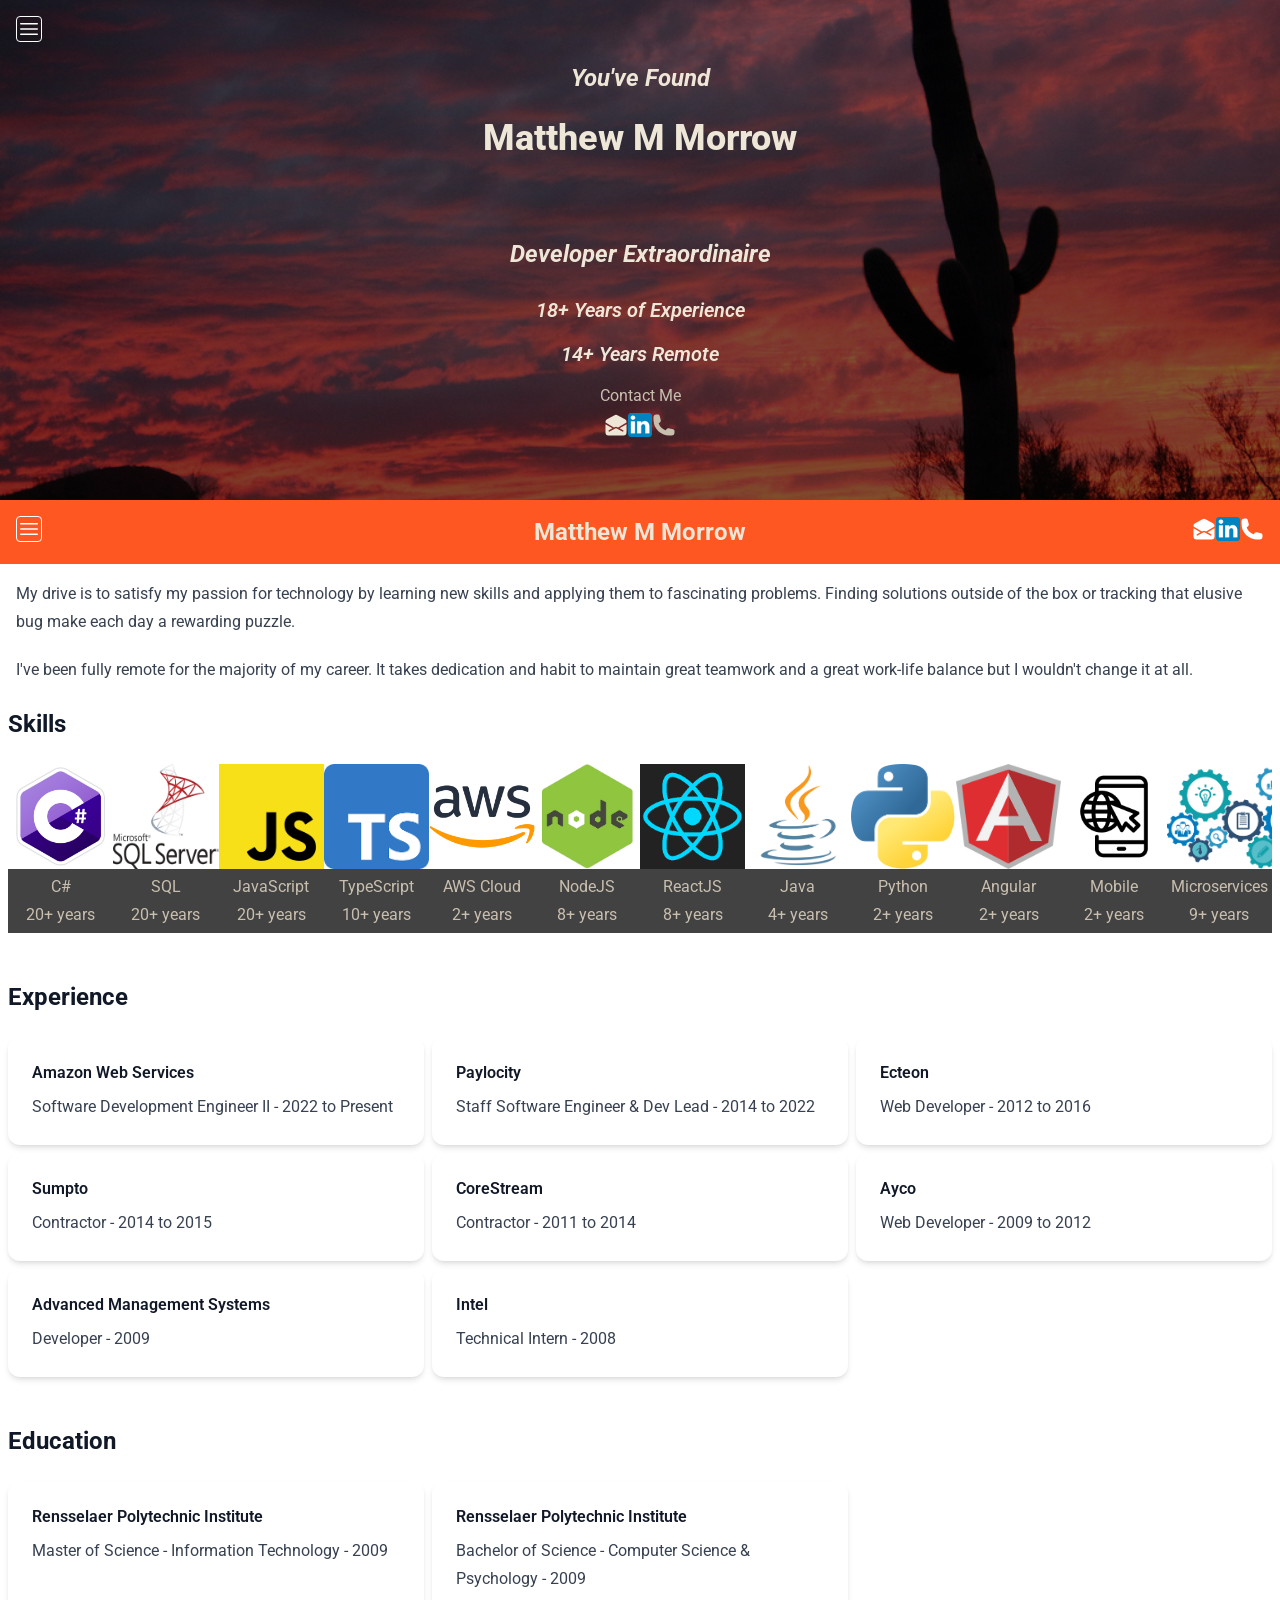
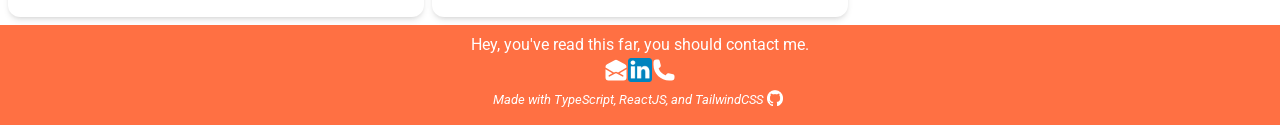
==== commit 171fa8f5: "Update resume with AWS" ====
--- a/index.html
+++ b/index.html
@@ -1 +1 @@
-<!doctype html><html lang="en"><head><meta charset="utf-8"/><link rel="icon" href="/favicon.ico"/><meta name="viewport" content="width=device-width,initial-scale=1"/><meta name="theme-color" content="#000000"/><meta name="description" content="Web site created using create-react-app"/><link rel="apple-touch-icon" href="/logo192.png"/><link rel="manifest" href="/manifest.json"/><title>React App</title><link href="https://fonts.googleapis.com/css?family=Roboto:300,400,500" rel="stylesheet"><script defer="defer" src="/static/js/main.136369ac.js"></script><link href="/static/css/main.84beb1cc.css" rel="stylesheet"></head><body><noscript>You need to enable JavaScript to run this app.</noscript><div id="root"></div></body></html>+<!doctype html><html lang="en"><head><meta charset="utf-8"/><link rel="icon" href="/favicon.ico"/><meta name="viewport" content="width=device-width,initial-scale=1"/><meta name="theme-color" content="#000000"/><meta name="description" content="Web site created using create-react-app"/><link rel="apple-touch-icon" href="/logo192.png"/><link rel="manifest" href="/manifest.json"/><title>React App</title><link href="https://fonts.googleapis.com/css?family=Roboto:300,400,500" rel="stylesheet"><script defer="defer" src="/static/js/main.af82abef.js"></script><link href="/static/css/main.84beb1cc.css" rel="stylesheet"></head><body><noscript>You need to enable JavaScript to run this app.</noscript><div id="root"></div></body></html>
